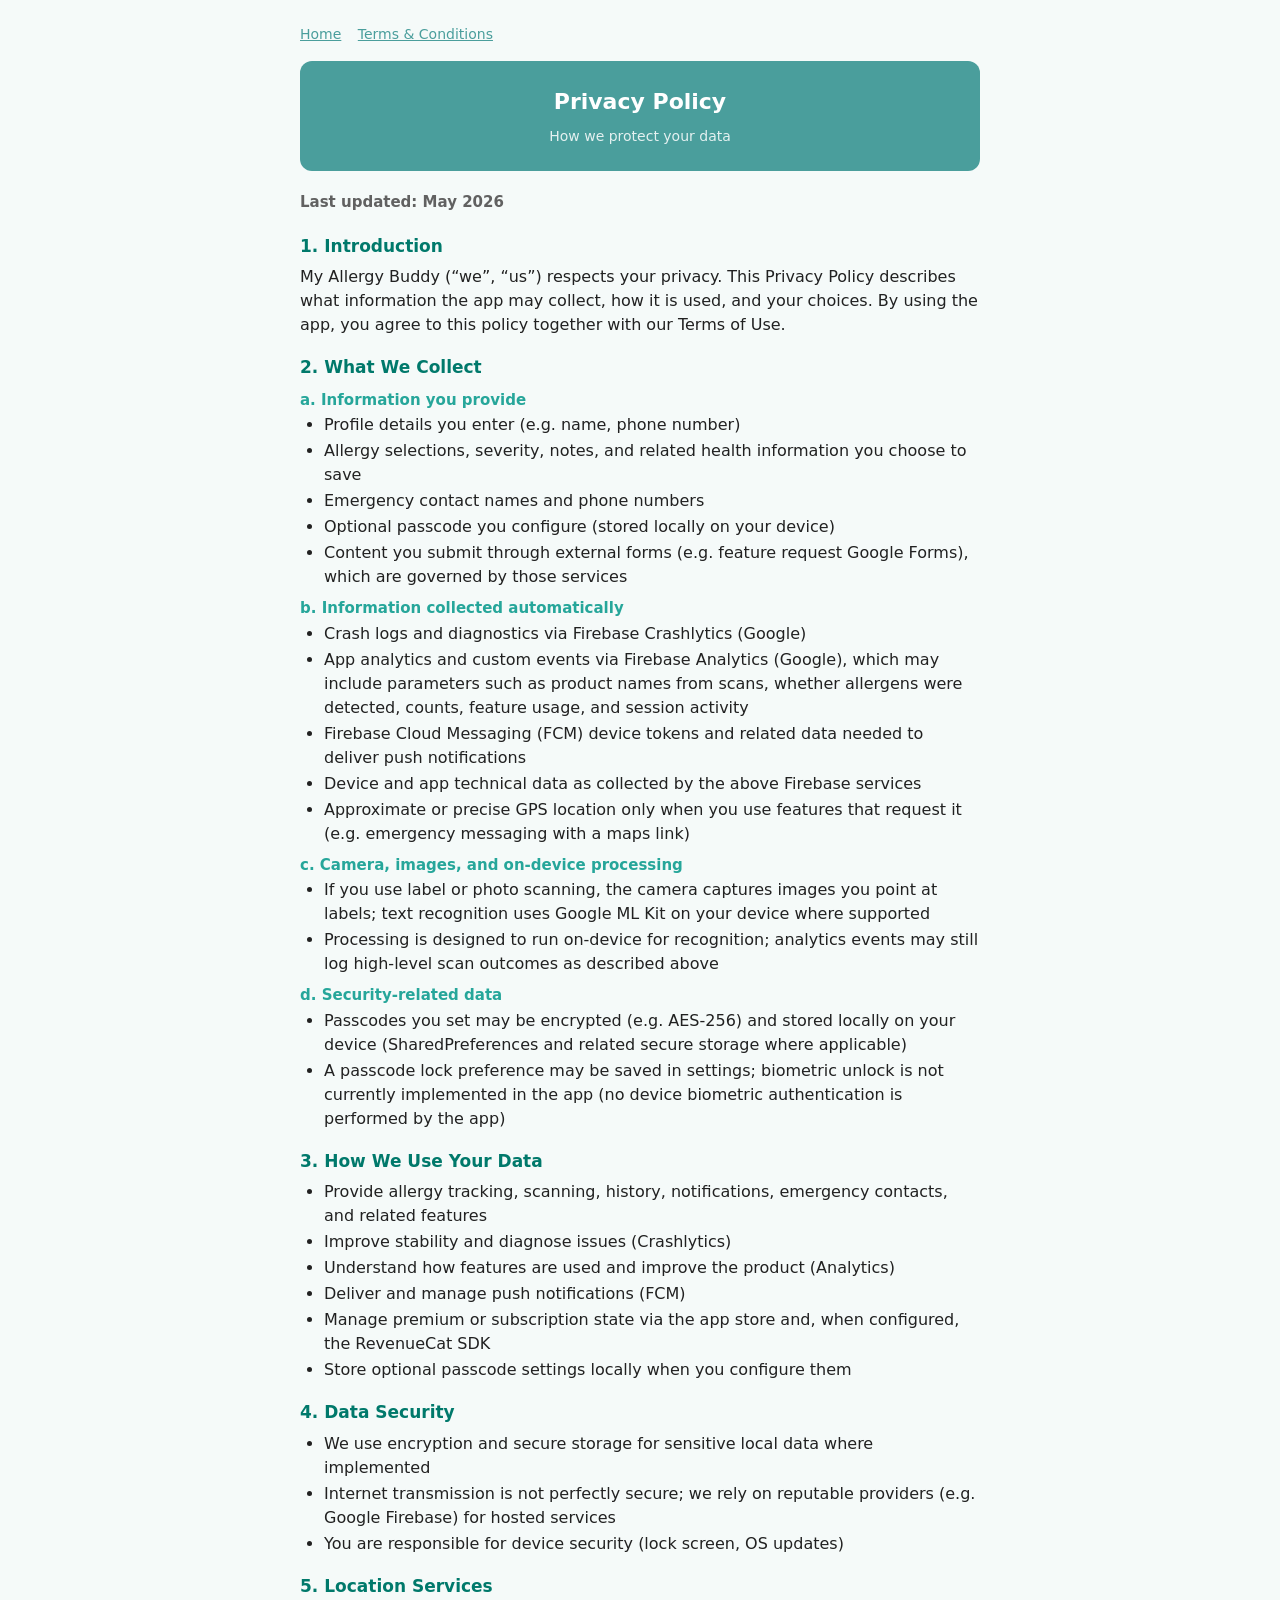
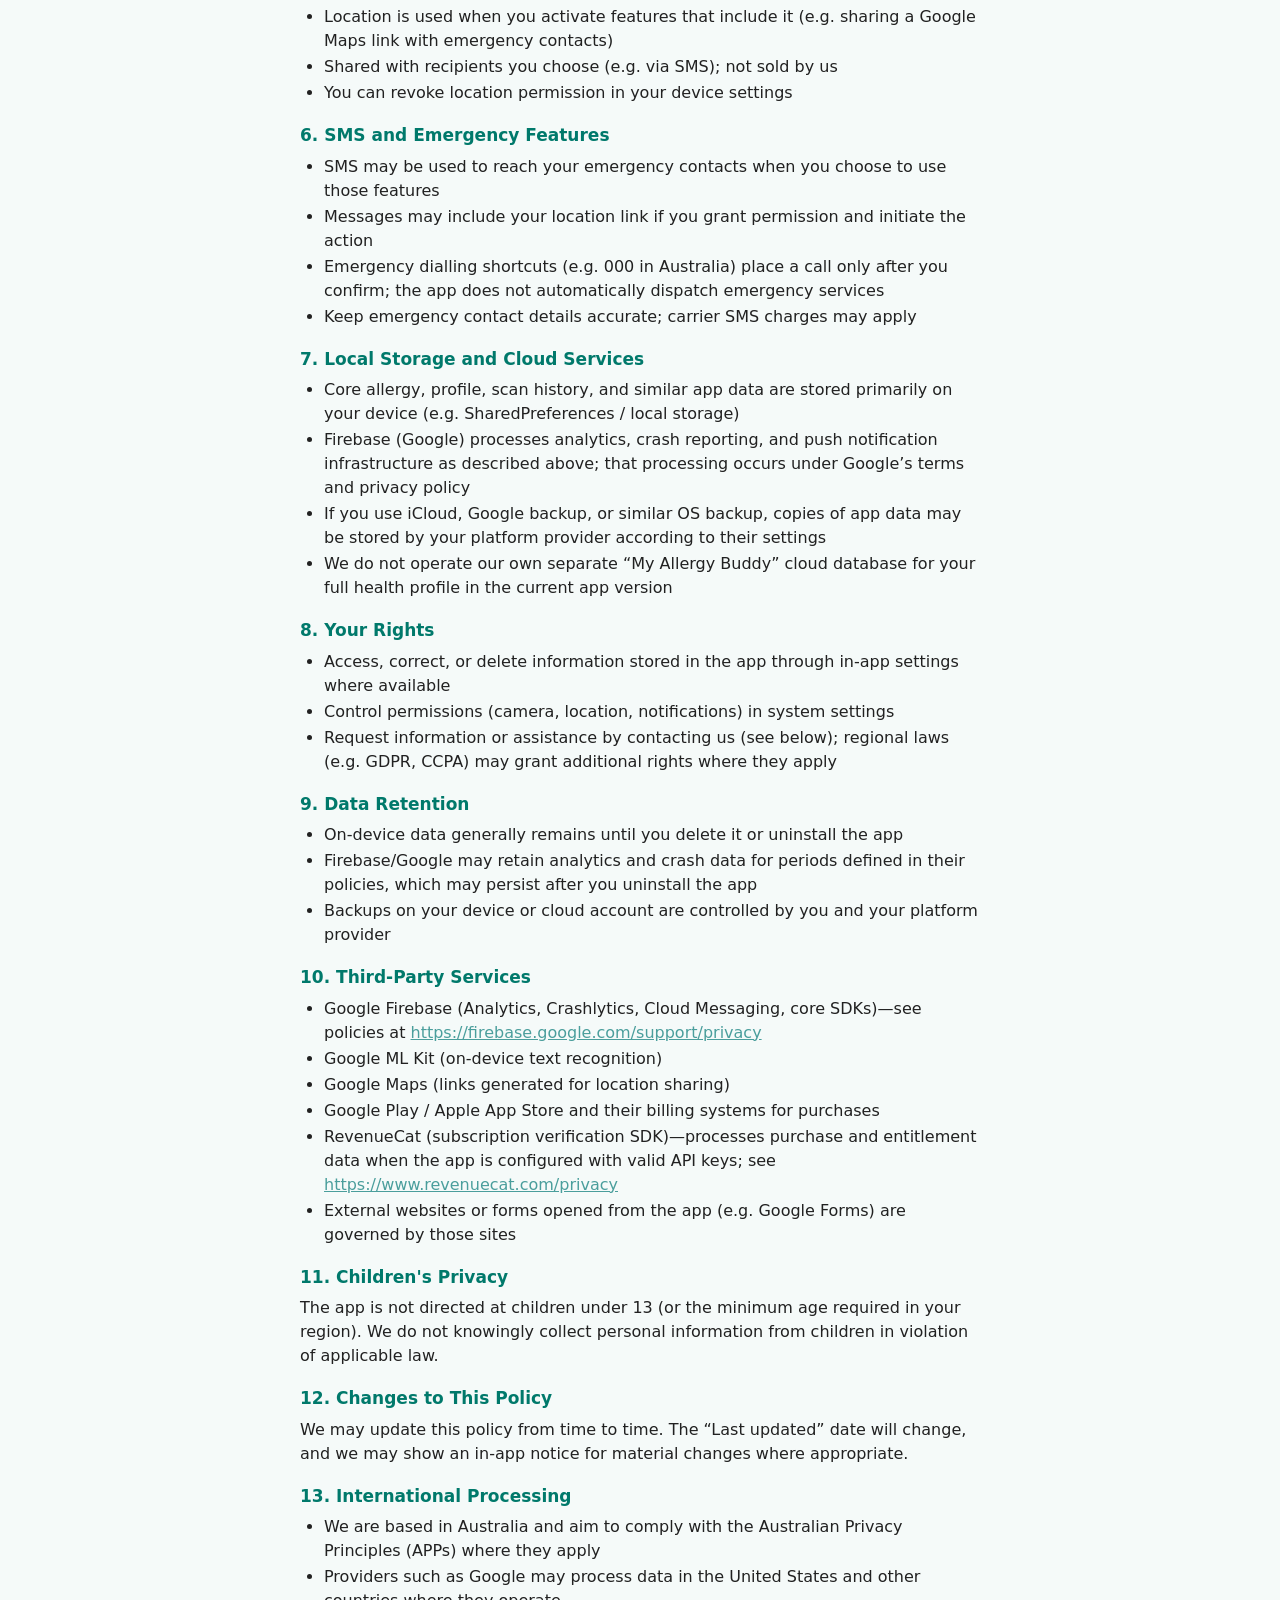
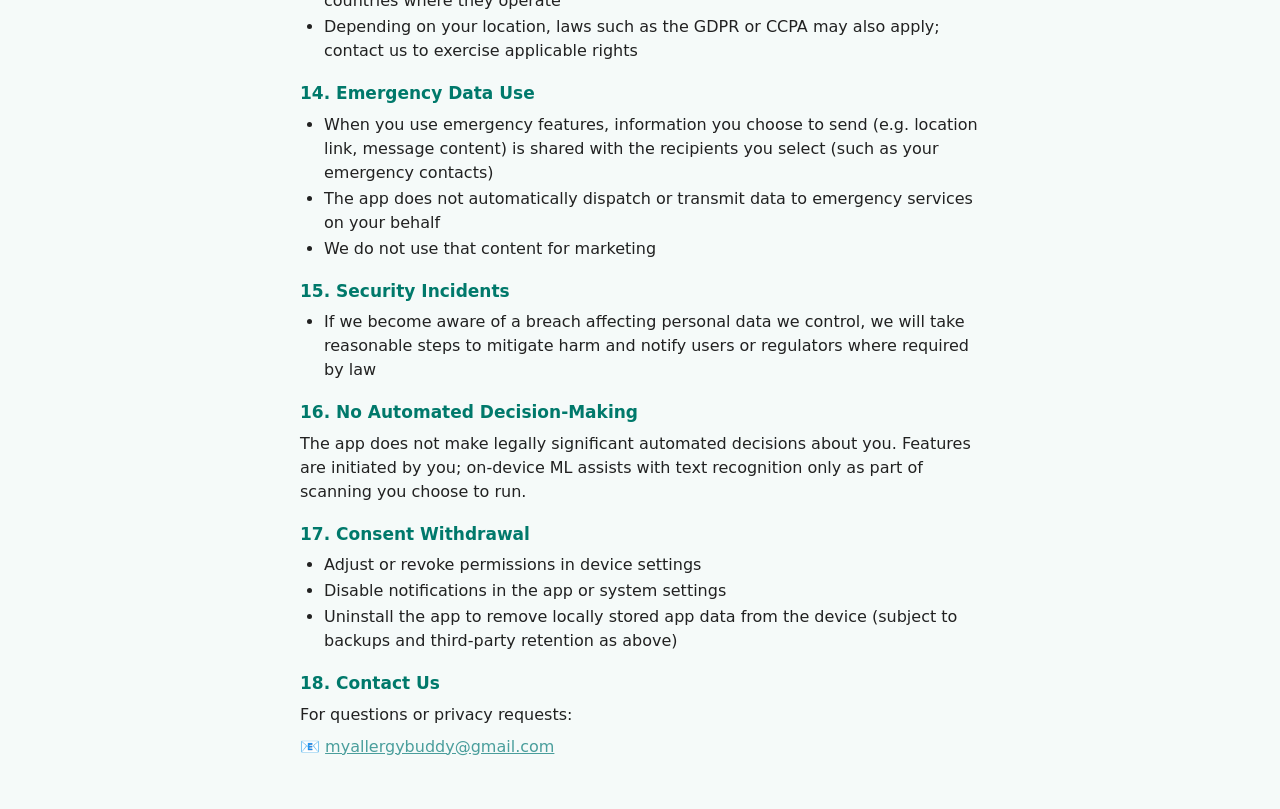
==== hosting/privacy-policy.html @ e55db67d "Add Firebase Hosting for Play Store policy URLs. Host privacy policy and terms on my-allergy-buddy F" ====
<!DOCTYPE html>
<html lang="en">
<head>
  <meta charset="utf-8">
  <meta name="viewport" content="width=device-width, initial-scale=1">
  <title>Privacy Policy – My Allergy Buddy</title>
  <meta name="description" content="Privacy Policy for My Allergy Buddy mobile app.">
  <link rel="stylesheet" href="styles.css">
</head>
<body>
  <main>
    <nav class="site-nav" aria-label="Legal pages">
      <a href="index.html">Home</a>
      <a href="terms.html">Terms &amp; Conditions</a>
    </nav>

    <header class="header-banner">
      <h1>Privacy Policy</h1>
      <p>How we protect your data</p>
    </header>

    <p class="last-updated">Last updated: May 2026</p>

    <h2>1. Introduction</h2>
    <p>My Allergy Buddy (“we”, “us”) respects your privacy. This Privacy Policy describes what information the app may collect, how it is used, and your choices. By using the app, you agree to this policy together with our Terms of Use.</p>

    <h2>2. What We Collect</h2>
    <h3>a. Information you provide</h3>
    <ul>
      <li>Profile details you enter (e.g. name, phone number)</li>
      <li>Allergy selections, severity, notes, and related health information you choose to save</li>
      <li>Emergency contact names and phone numbers</li>
      <li>Optional passcode you configure (stored locally on your device)</li>
      <li>Content you submit through external forms (e.g. feature request Google Forms), which are governed by those services</li>
    </ul>
    <h3>b. Information collected automatically</h3>
    <ul>
      <li>Crash logs and diagnostics via Firebase Crashlytics (Google)</li>
      <li>App analytics and custom events via Firebase Analytics (Google), which may include parameters such as product names from scans, whether allergens were detected, counts, feature usage, and session activity</li>
      <li>Firebase Cloud Messaging (FCM) device tokens and related data needed to deliver push notifications</li>
      <li>Device and app technical data as collected by the above Firebase services</li>
      <li>Approximate or precise GPS location only when you use features that request it (e.g. emergency messaging with a maps link)</li>
    </ul>
    <h3>c. Camera, images, and on-device processing</h3>
    <ul>
      <li>If you use label or photo scanning, the camera captures images you point at labels; text recognition uses Google ML Kit on your device where supported</li>
      <li>Processing is designed to run on-device for recognition; analytics events may still log high-level scan outcomes as described above</li>
    </ul>
    <h3>d. Security-related data</h3>
    <ul>
      <li>Passcodes you set may be encrypted (e.g. AES-256) and stored locally on your device (SharedPreferences and related secure storage where applicable)</li>
      <li>A passcode lock preference may be saved in settings; biometric unlock is not currently implemented in the app (no device biometric authentication is performed by the app)</li>
    </ul>

    <h2>3. How We Use Your Data</h2>
    <ul>
      <li>Provide allergy tracking, scanning, history, notifications, emergency contacts, and related features</li>
      <li>Improve stability and diagnose issues (Crashlytics)</li>
      <li>Understand how features are used and improve the product (Analytics)</li>
      <li>Deliver and manage push notifications (FCM)</li>
      <li>Manage premium or subscription state via the app store and, when configured, the RevenueCat SDK</li>
      <li>Store optional passcode settings locally when you configure them</li>
    </ul>

    <h2>4. Data Security</h2>
    <ul>
      <li>We use encryption and secure storage for sensitive local data where implemented</li>
      <li>Internet transmission is not perfectly secure; we rely on reputable providers (e.g. Google Firebase) for hosted services</li>
      <li>You are responsible for device security (lock screen, OS updates)</li>
    </ul>

    <h2>5. Location Services</h2>
    <ul>
      <li>Location is used when you activate features that include it (e.g. sharing a Google Maps link with emergency contacts)</li>
      <li>Shared with recipients you choose (e.g. via SMS); not sold by us</li>
      <li>You can revoke location permission in your device settings</li>
    </ul>

    <h2>6. SMS and Emergency Features</h2>
    <ul>
      <li>SMS may be used to reach your emergency contacts when you choose to use those features</li>
      <li>Messages may include your location link if you grant permission and initiate the action</li>
      <li>Emergency dialling shortcuts (e.g. 000 in Australia) place a call only after you confirm; the app does not automatically dispatch emergency services</li>
      <li>Keep emergency contact details accurate; carrier SMS charges may apply</li>
    </ul>

    <h2>7. Local Storage and Cloud Services</h2>
    <ul>
      <li>Core allergy, profile, scan history, and similar app data are stored primarily on your device (e.g. SharedPreferences / local storage)</li>
      <li>Firebase (Google) processes analytics, crash reporting, and push notification infrastructure as described above; that processing occurs under Google’s terms and privacy policy</li>
      <li>If you use iCloud, Google backup, or similar OS backup, copies of app data may be stored by your platform provider according to their settings</li>
      <li>We do not operate our own separate “My Allergy Buddy” cloud database for your full health profile in the current app version</li>
    </ul>

    <h2>8. Your Rights</h2>
    <ul>
      <li>Access, correct, or delete information stored in the app through in-app settings where available</li>
      <li>Control permissions (camera, location, notifications) in system settings</li>
      <li>Request information or assistance by contacting us (see below); regional laws (e.g. GDPR, CCPA) may grant additional rights where they apply</li>
    </ul>

    <h2>9. Data Retention</h2>
    <ul>
      <li>On-device data generally remains until you delete it or uninstall the app</li>
      <li>Firebase/Google may retain analytics and crash data for periods defined in their policies, which may persist after you uninstall the app</li>
      <li>Backups on your device or cloud account are controlled by you and your platform provider</li>
    </ul>

    <h2>10. Third-Party Services</h2>
    <ul>
      <li>Google Firebase (Analytics, Crashlytics, Cloud Messaging, core SDKs)—see policies at <a href="https://firebase.google.com/support/privacy">https://firebase.google.com/support/privacy</a></li>
      <li>Google ML Kit (on-device text recognition)</li>
      <li>Google Maps (links generated for location sharing)</li>
      <li>Google Play / Apple App Store and their billing systems for purchases</li>
      <li>RevenueCat (subscription verification SDK)—processes purchase and entitlement data when the app is configured with valid API keys; see <a href="https://www.revenuecat.com/privacy">https://www.revenuecat.com/privacy</a></li>
      <li>External websites or forms opened from the app (e.g. Google Forms) are governed by those sites</li>
    </ul>

    <h2>11. Children's Privacy</h2>
    <p>The app is not directed at children under 13 (or the minimum age required in your region). We do not knowingly collect personal information from children in violation of applicable law.</p>

    <h2>12. Changes to This Policy</h2>
    <p>We may update this policy from time to time. The “Last updated” date will change, and we may show an in-app notice for material changes where appropriate.</p>

    <h2>13. International Processing</h2>
    <ul>
      <li>We are based in Australia and aim to comply with the Australian Privacy Principles (APPs) where they apply</li>
      <li>Providers such as Google may process data in the United States and other countries where they operate</li>
      <li>Depending on your location, laws such as the GDPR or CCPA may also apply; contact us to exercise applicable rights</li>
    </ul>

    <h2>14. Emergency Data Use</h2>
    <ul>
      <li>When you use emergency features, information you choose to send (e.g. location link, message content) is shared with the recipients you select (such as your emergency contacts)</li>
      <li>The app does not automatically dispatch or transmit data to emergency services on your behalf</li>
      <li>We do not use that content for marketing</li>
    </ul>

    <h2>15. Security Incidents</h2>
    <ul>
      <li>If we become aware of a breach affecting personal data we control, we will take reasonable steps to mitigate harm and notify users or regulators where required by law</li>
    </ul>

    <h2>16. No Automated Decision-Making</h2>
    <p>The app does not make legally significant automated decisions about you. Features are initiated by you; on-device ML assists with text recognition only as part of scanning you choose to run.</p>

    <h2>17. Consent Withdrawal</h2>
    <ul>
      <li>Adjust or revoke permissions in device settings</li>
      <li>Disable notifications in the app or system settings</li>
      <li>Uninstall the app to remove locally stored app data from the device (subject to backups and third-party retention as above)</li>
    </ul>

    <h2>18. Contact Us</h2>
    <p>For questions or privacy requests:</p>
    <p class="contact-email">📧 <a href="mailto:myallergybuddy@gmail.com">myallergybuddy@gmail.com</a></p>
  </main>
</body>
</html>
---- hosting/styles.css ----
*,
*::before,
*::after {
  box-sizing: border-box;
}

html {
  -webkit-text-size-adjust: 100%;
}

body {
  margin: 0;
  font-family: "Segoe UI", system-ui, -apple-system, BlinkMacSystemFont, Roboto, "Helvetica Neue", Arial, sans-serif;
  font-size: 16px;
  line-height: 1.5;
  color: #212121;
  background-color: #f5faf9;
}

main {
  max-width: 720px;
  margin: 0 auto;
  padding: 24px 20px 48px;
}

.header-banner {
  background-color: #4a9e9c;
  color: #fff;
  border-radius: 12px;
  padding: 24px 20px;
  margin-bottom: 20px;
  text-align: center;
}

.header-banner h1 {
  margin: 0 0 8px;
  font-size: 1.375rem;
  font-weight: 700;
}

.header-banner p {
  margin: 0;
  font-size: 0.875rem;
  color: rgba(255, 255, 255, 0.85);
}

.last-updated {
  font-size: 0.9375rem;
  color: #616161;
  font-weight: 600;
  margin: 0 0 20px;
}

h2 {
  margin: 18px 0 6px;
  font-size: 1.0625rem;
  font-weight: 700;
  color: #00796b;
}

h3 {
  margin: 8px 0 2px;
  font-size: 0.9375rem;
  font-weight: 700;
  color: #26a69a;
}

p {
  margin: 0 0 2px;
}

ul {
  margin: 0 0 8px;
  padding-left: 24px;
}

li {
  margin-bottom: 2px;
}

a {
  color: #4a9e9c;
}

.contact-email {
  font-size: 1rem;
  margin-top: 8px;
}

.site-nav {
  margin-bottom: 16px;
  font-size: 0.875rem;
}

.site-nav a {
  margin-right: 12px;
}
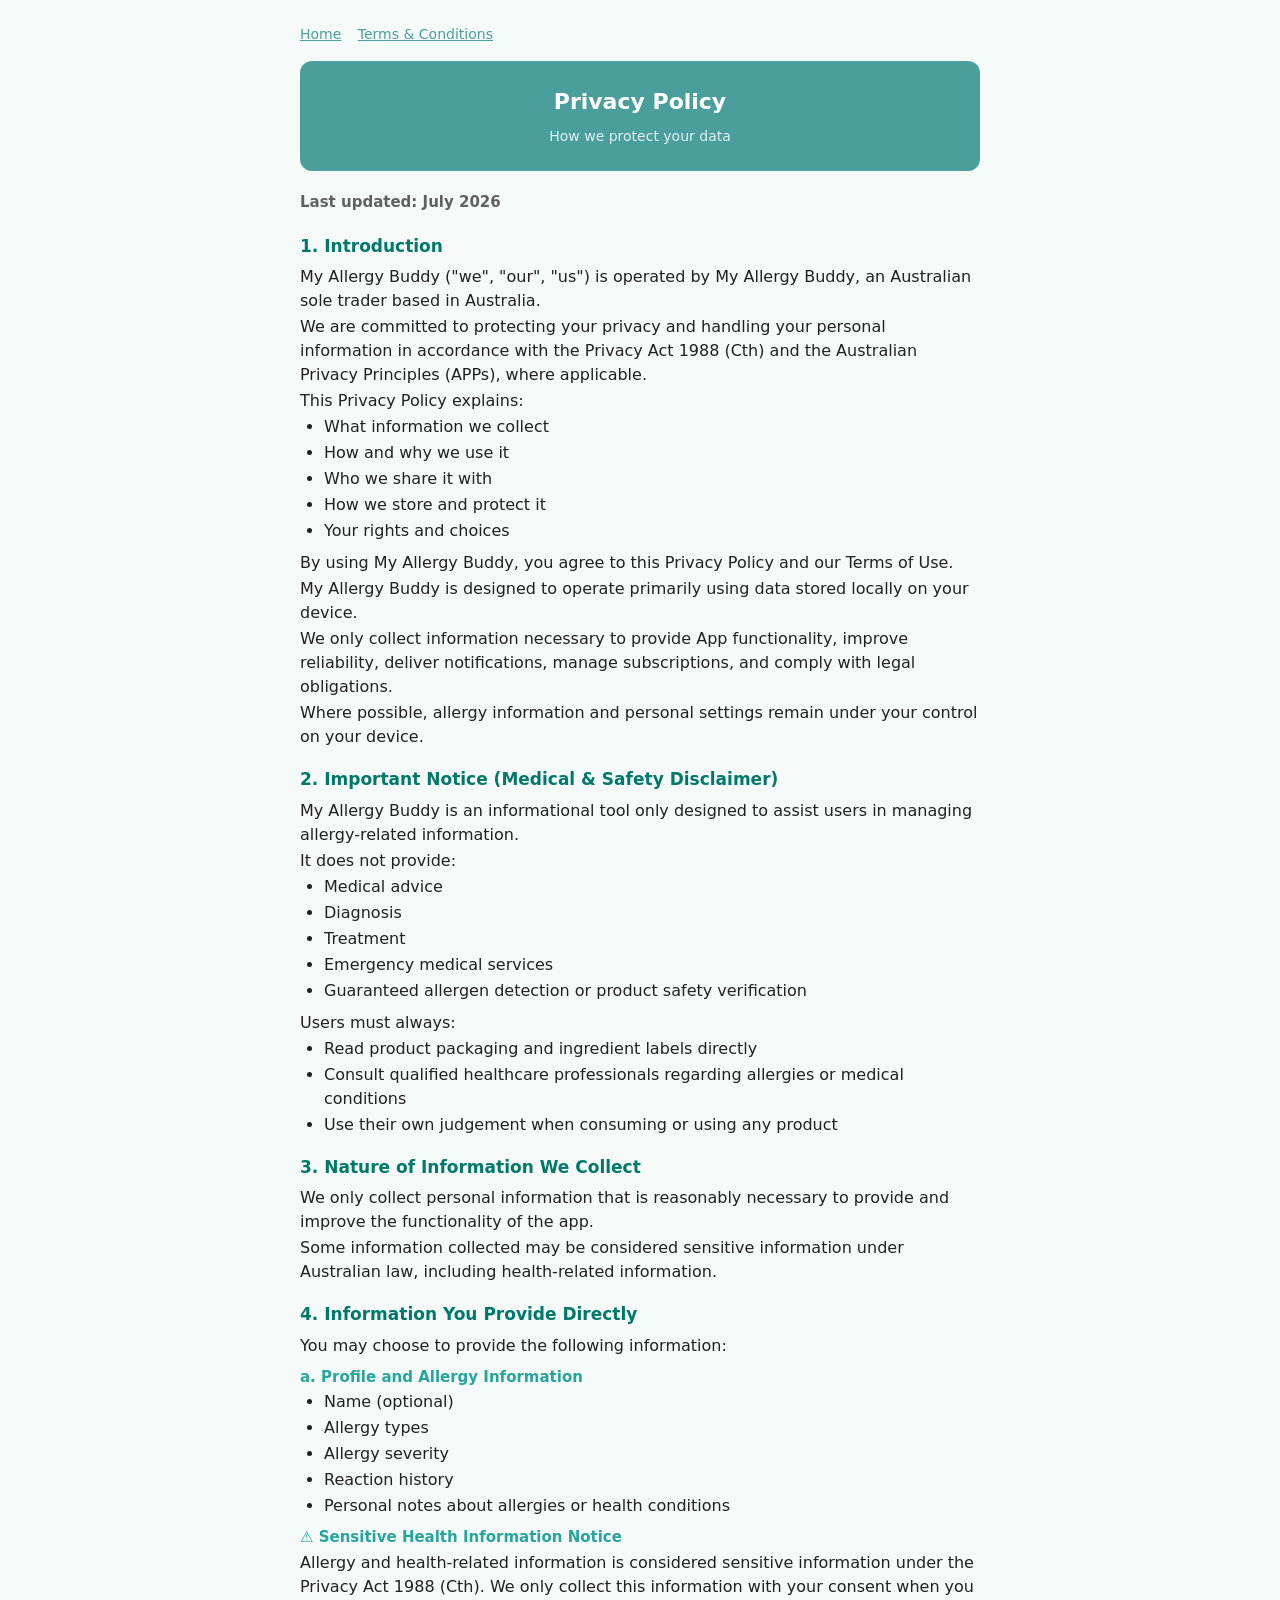
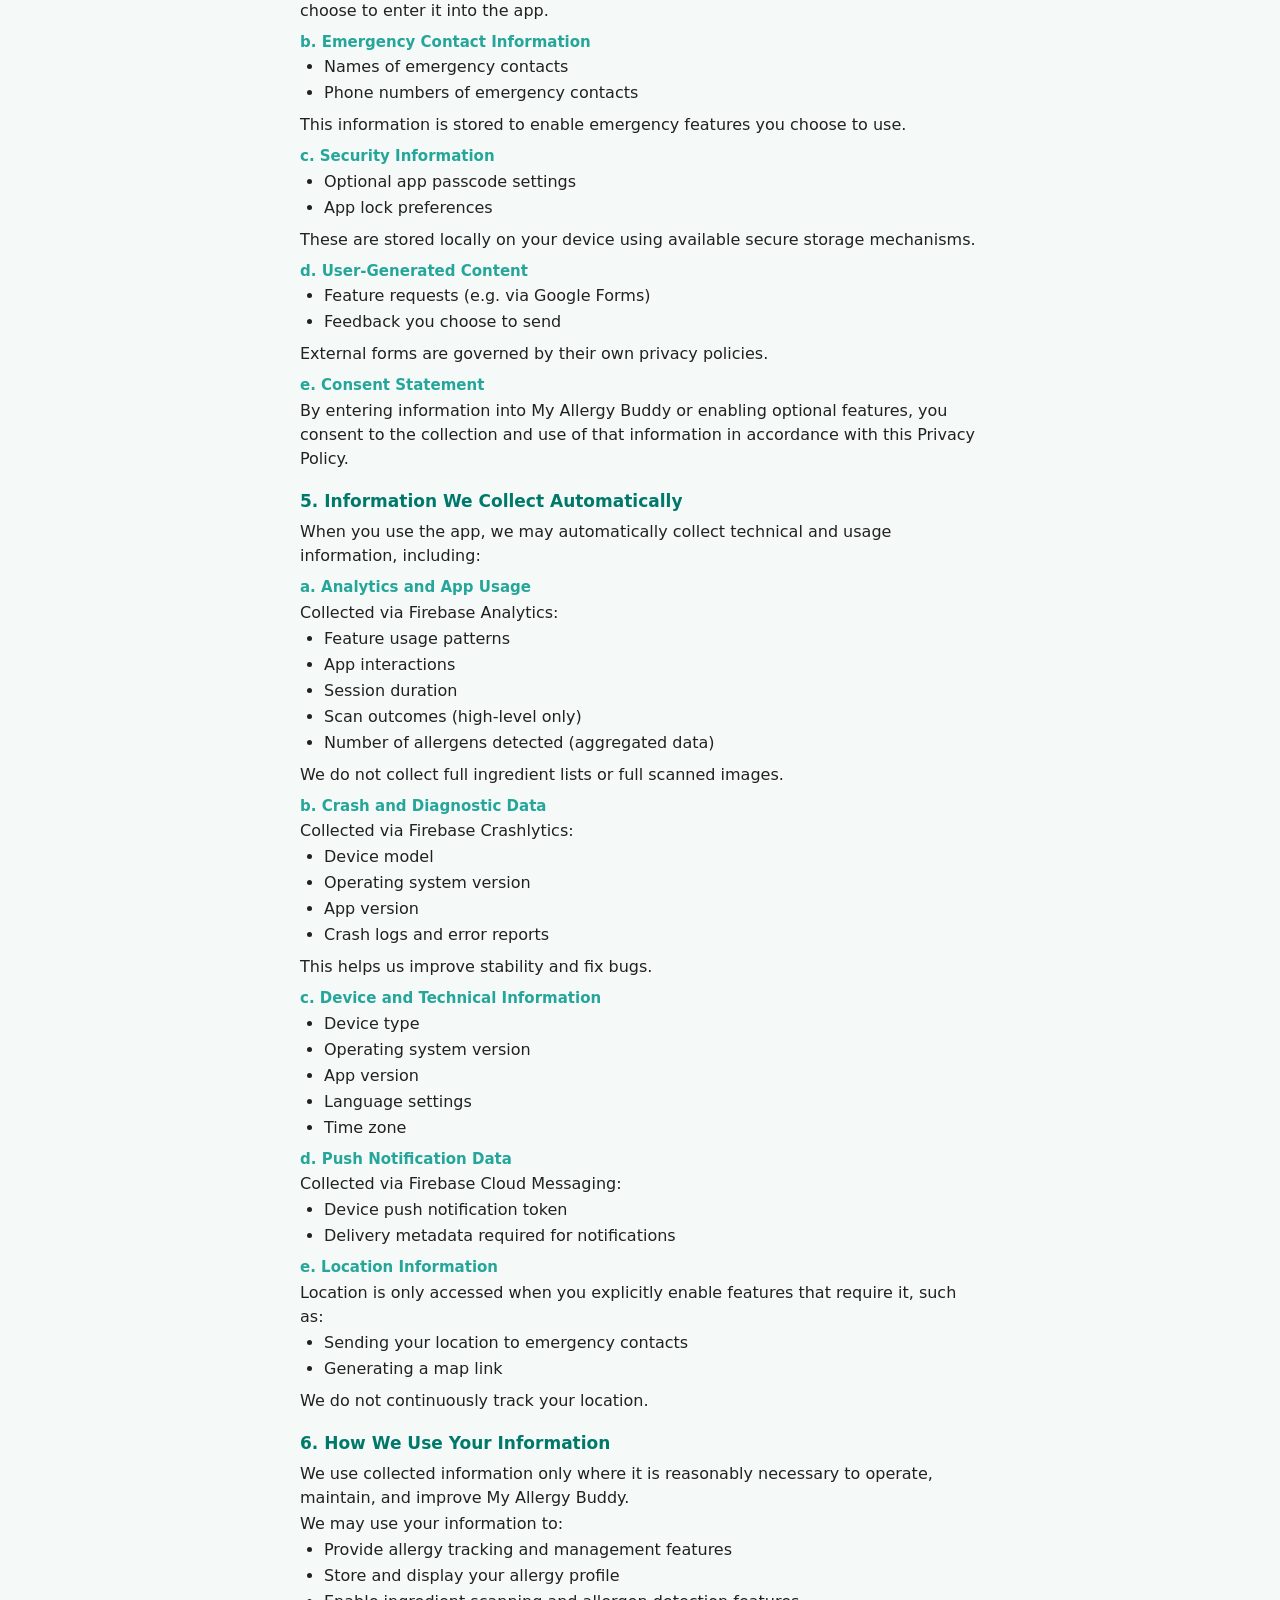
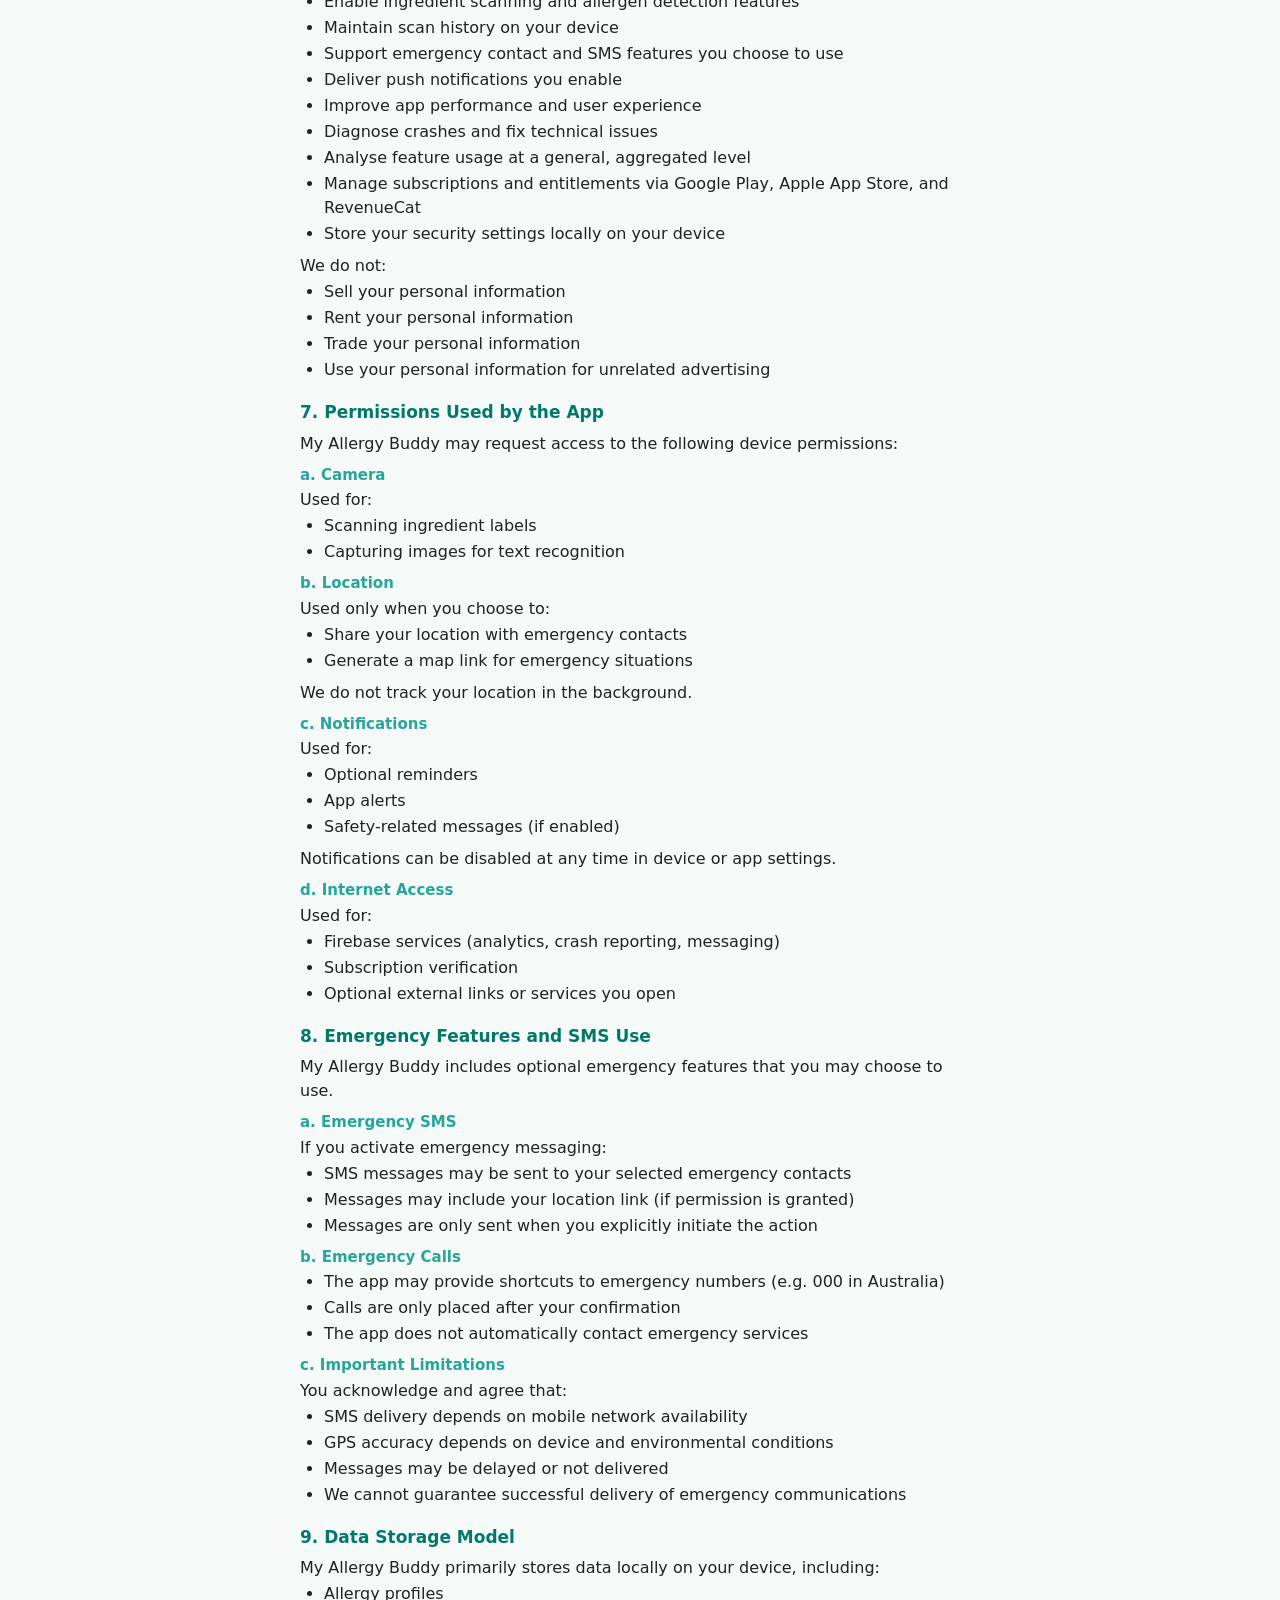
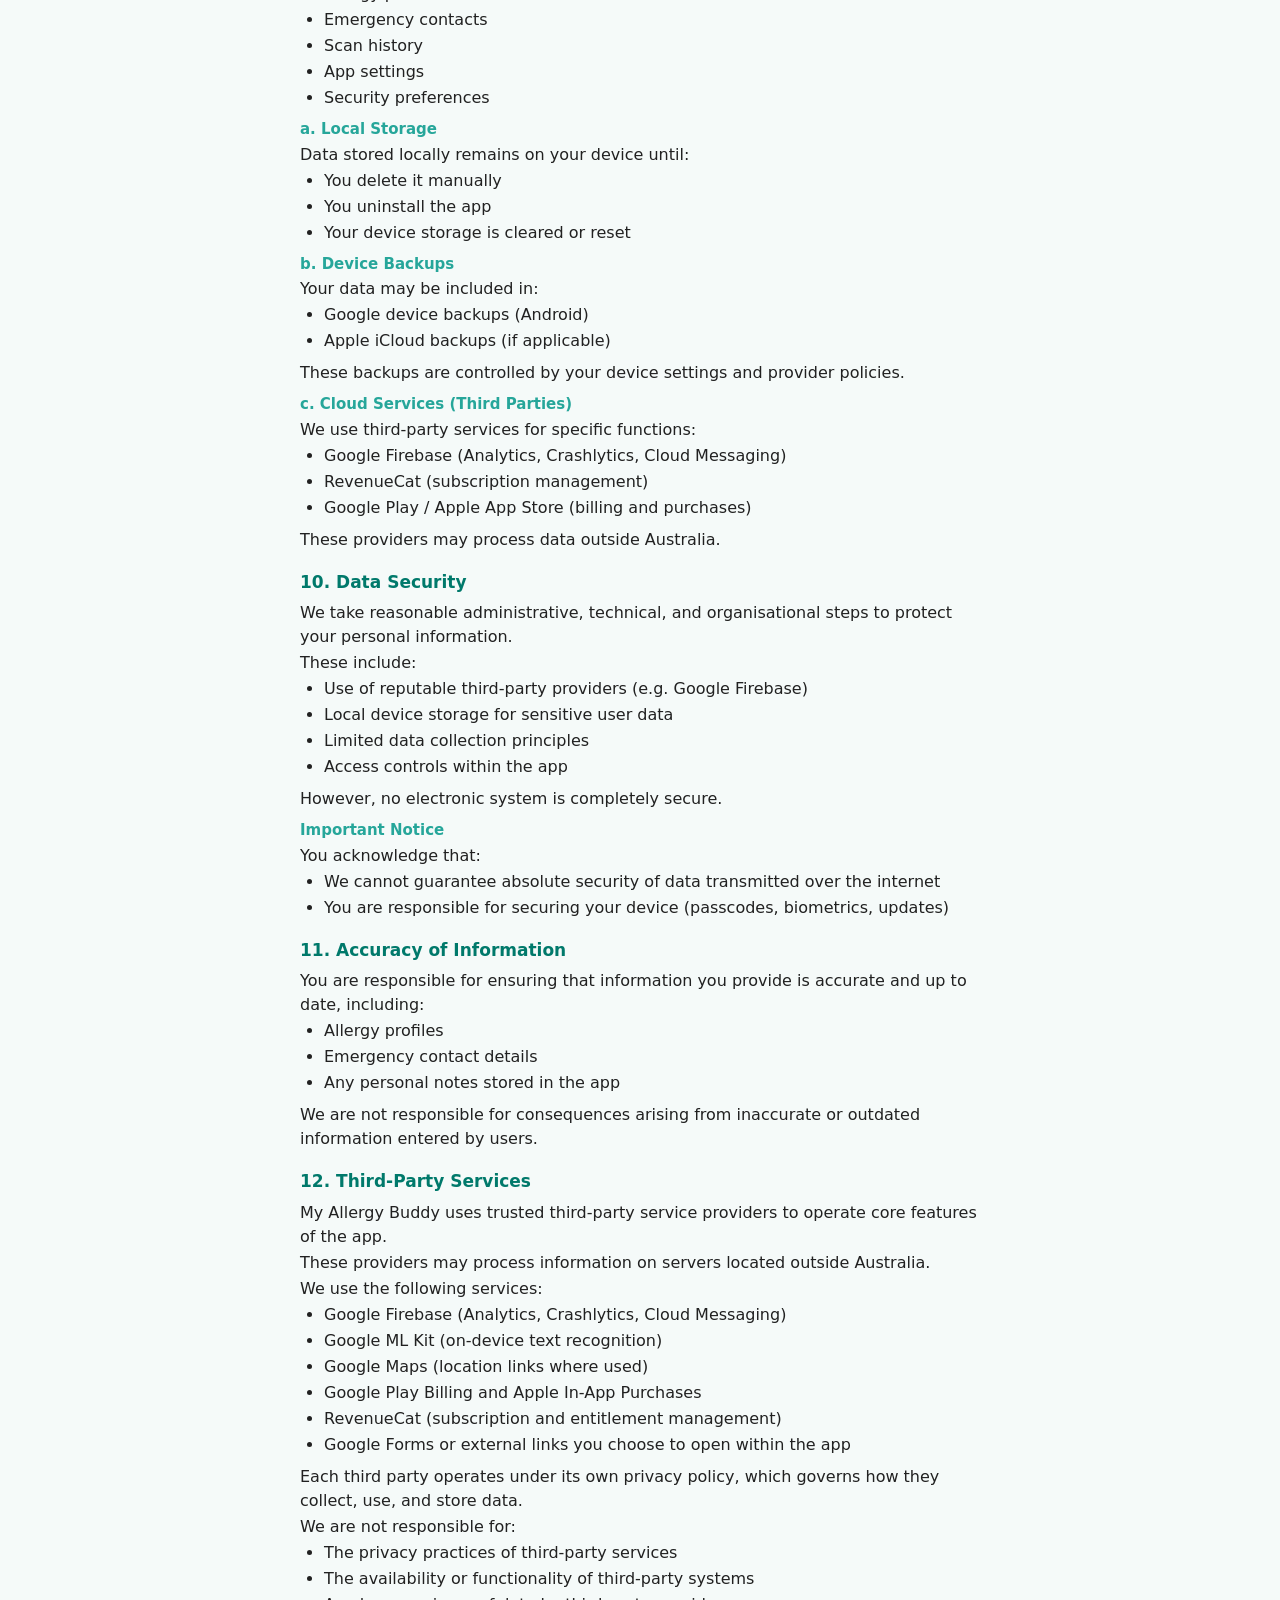
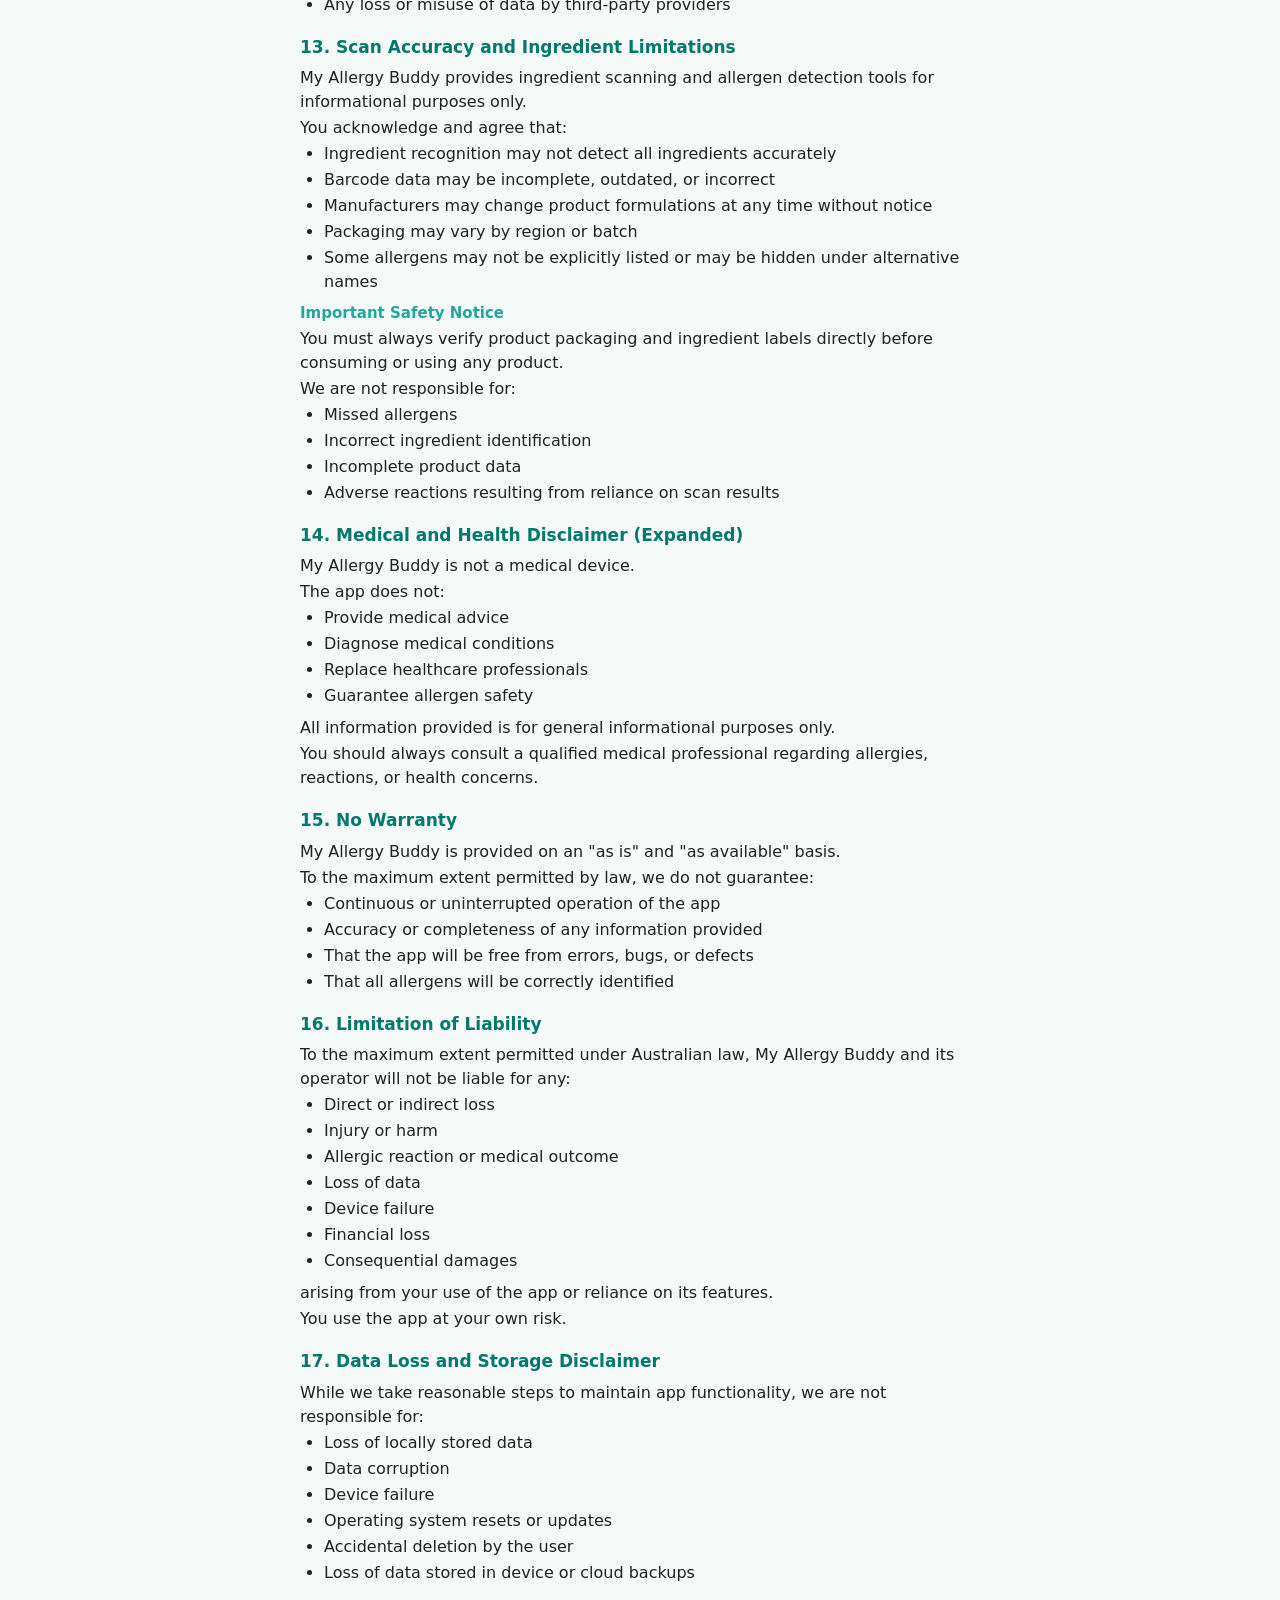
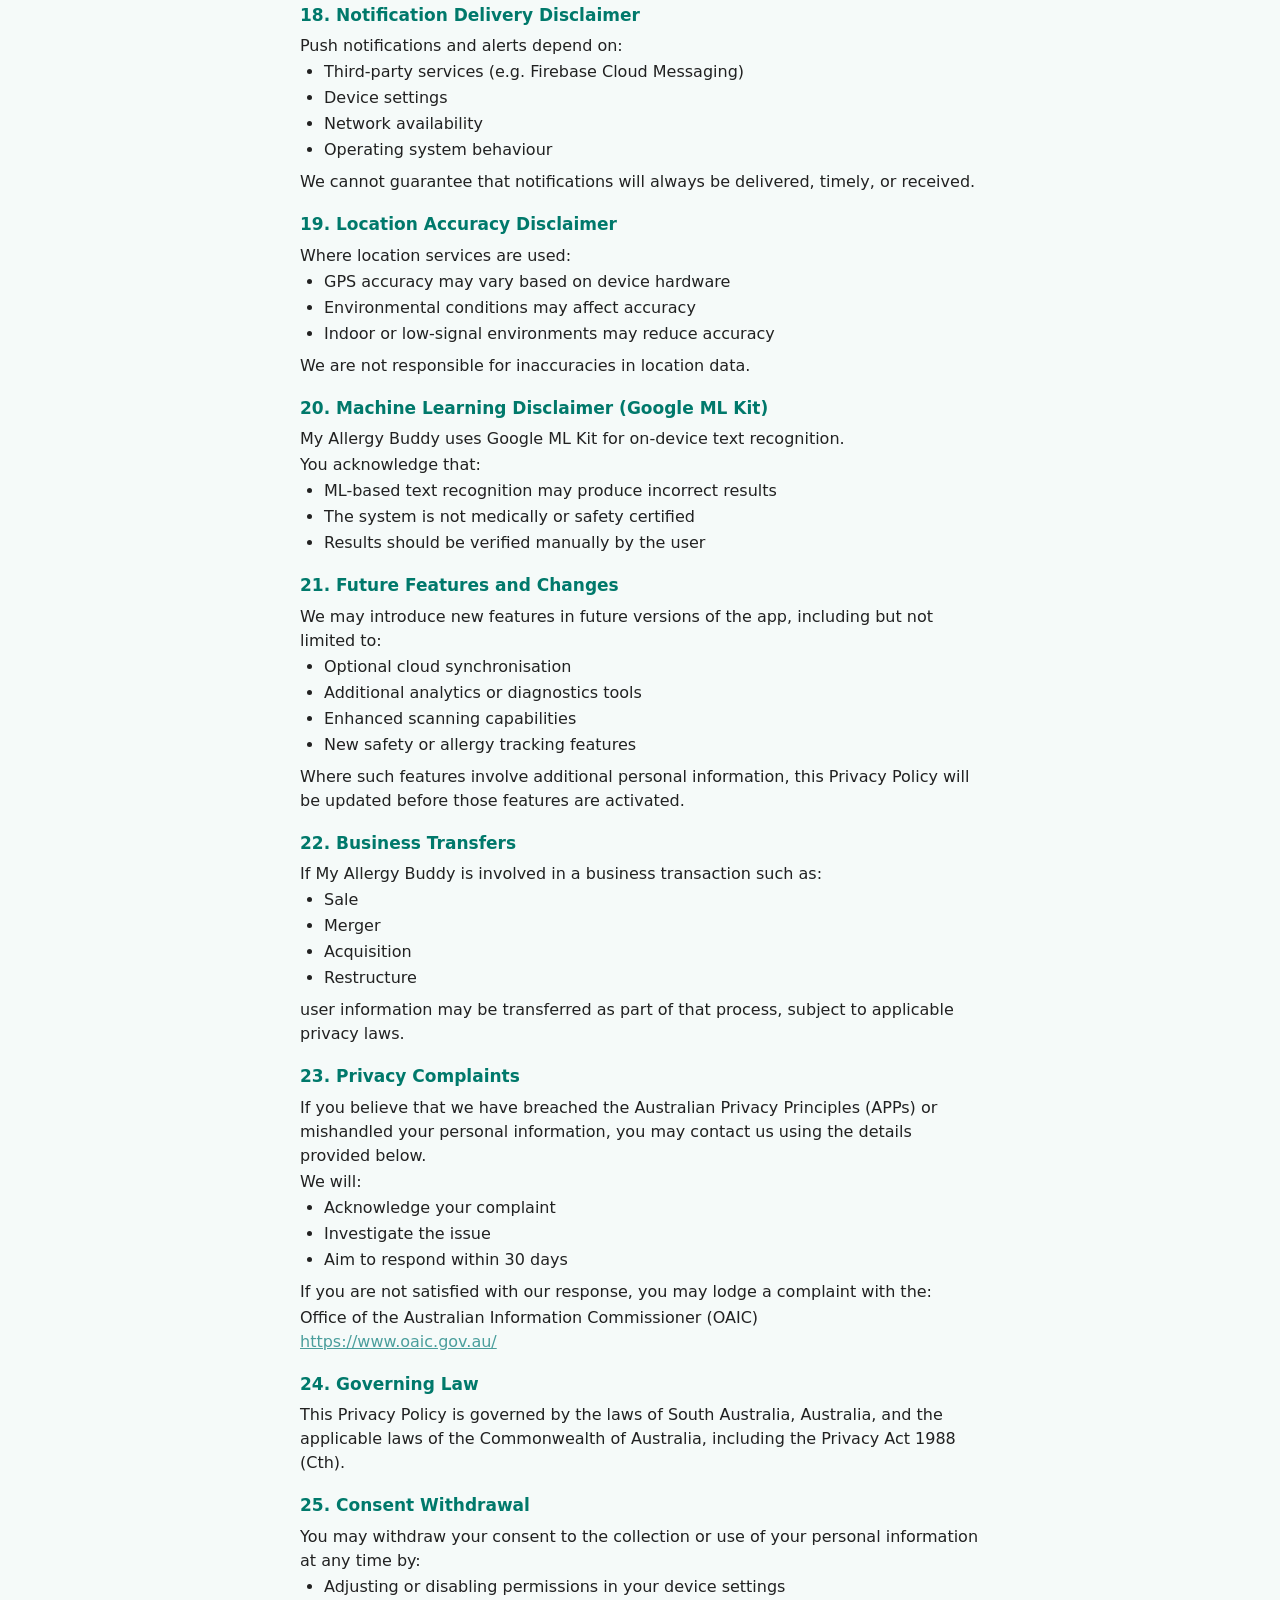
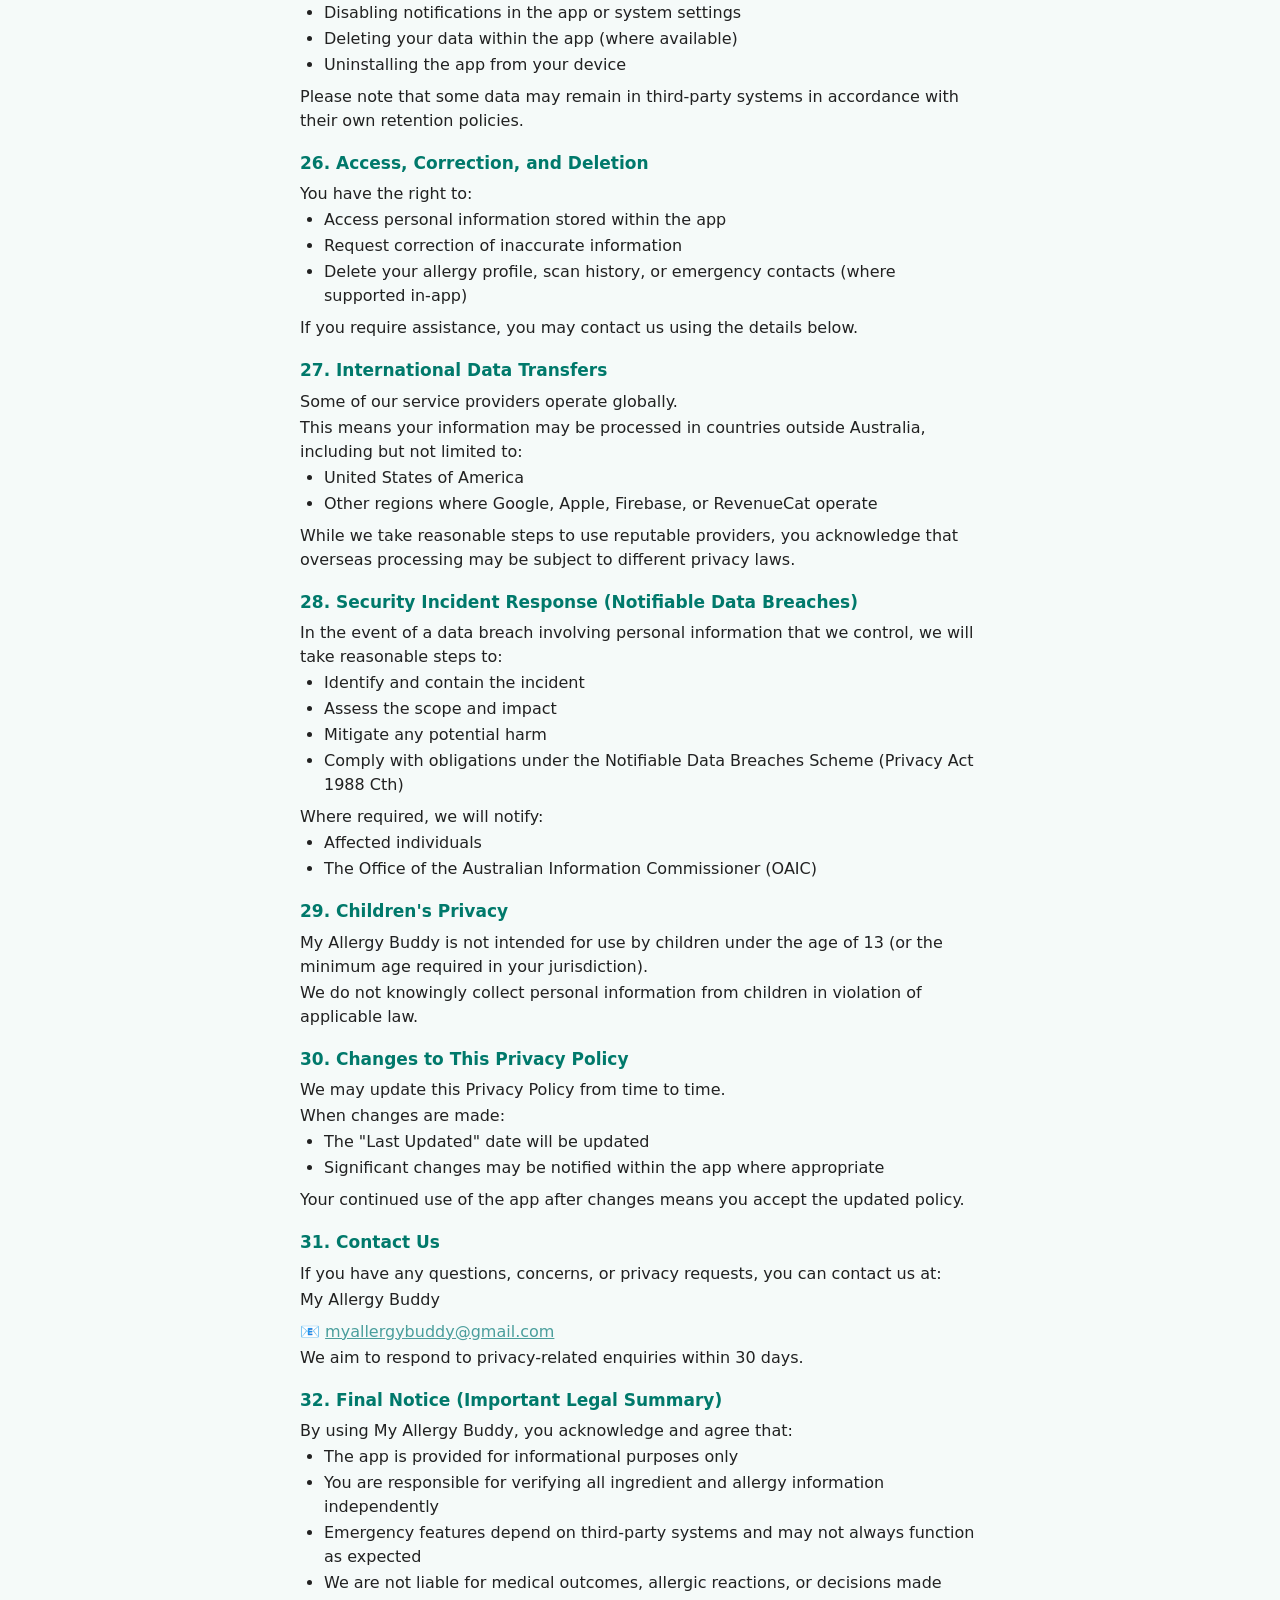
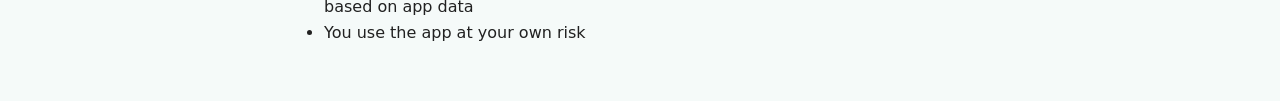
==== commit 8309a84b: "Add July 2026 privacy policy, terms, and marketing website. Update in-app legal screens and hosted H" ====
--- a/hosting/privacy-policy.html
+++ b/hosting/privacy-policy.html
@@ -19,141 +19,478 @@
       <p>How we protect your data</p>
     </header>
 
-    <p class="last-updated">Last updated: May 2026</p>
+    <p class="last-updated">Last updated: July 2026</p>
 
     <h2>1. Introduction</h2>
-    <p>My Allergy Buddy (“we”, “us”) respects your privacy. This Privacy Policy describes what information the app may collect, how it is used, and your choices. By using the app, you agree to this policy together with our Terms of Use.</p>
-
-    <h2>2. What We Collect</h2>
-    <h3>a. Information you provide</h3>
-    <ul>
-      <li>Profile details you enter (e.g. name, phone number)</li>
-      <li>Allergy selections, severity, notes, and related health information you choose to save</li>
-      <li>Emergency contact names and phone numbers</li>
-      <li>Optional passcode you configure (stored locally on your device)</li>
-      <li>Content you submit through external forms (e.g. feature request Google Forms), which are governed by those services</li>
-    </ul>
-    <h3>b. Information collected automatically</h3>
-    <ul>
-      <li>Crash logs and diagnostics via Firebase Crashlytics (Google)</li>
-      <li>App analytics and custom events via Firebase Analytics (Google), which may include parameters such as product names from scans, whether allergens were detected, counts, feature usage, and session activity</li>
-      <li>Firebase Cloud Messaging (FCM) device tokens and related data needed to deliver push notifications</li>
-      <li>Device and app technical data as collected by the above Firebase services</li>
-      <li>Approximate or precise GPS location only when you use features that request it (e.g. emergency messaging with a maps link)</li>
-    </ul>
-    <h3>c. Camera, images, and on-device processing</h3>
-    <ul>
-      <li>If you use label or photo scanning, the camera captures images you point at labels; text recognition uses Google ML Kit on your device where supported</li>
-      <li>Processing is designed to run on-device for recognition; analytics events may still log high-level scan outcomes as described above</li>
-    </ul>
-    <h3>d. Security-related data</h3>
-    <ul>
-      <li>Passcodes you set may be encrypted (e.g. AES-256) and stored locally on your device (SharedPreferences and related secure storage where applicable)</li>
-      <li>A passcode lock preference may be saved in settings; biometric unlock is not currently implemented in the app (no device biometric authentication is performed by the app)</li>
-    </ul>
-
-    <h2>3. How We Use Your Data</h2>
-    <ul>
-      <li>Provide allergy tracking, scanning, history, notifications, emergency contacts, and related features</li>
-      <li>Improve stability and diagnose issues (Crashlytics)</li>
-      <li>Understand how features are used and improve the product (Analytics)</li>
-      <li>Deliver and manage push notifications (FCM)</li>
-      <li>Manage premium or subscription state via the app store and, when configured, the RevenueCat SDK</li>
-      <li>Store optional passcode settings locally when you configure them</li>
-    </ul>
-
-    <h2>4. Data Security</h2>
-    <ul>
-      <li>We use encryption and secure storage for sensitive local data where implemented</li>
-      <li>Internet transmission is not perfectly secure; we rely on reputable providers (e.g. Google Firebase) for hosted services</li>
-      <li>You are responsible for device security (lock screen, OS updates)</li>
-    </ul>
-
-    <h2>5. Location Services</h2>
-    <ul>
-      <li>Location is used when you activate features that include it (e.g. sharing a Google Maps link with emergency contacts)</li>
-      <li>Shared with recipients you choose (e.g. via SMS); not sold by us</li>
-      <li>You can revoke location permission in your device settings</li>
-    </ul>
-
-    <h2>6. SMS and Emergency Features</h2>
-    <ul>
-      <li>SMS may be used to reach your emergency contacts when you choose to use those features</li>
-      <li>Messages may include your location link if you grant permission and initiate the action</li>
-      <li>Emergency dialling shortcuts (e.g. 000 in Australia) place a call only after you confirm; the app does not automatically dispatch emergency services</li>
-      <li>Keep emergency contact details accurate; carrier SMS charges may apply</li>
-    </ul>
-
-    <h2>7. Local Storage and Cloud Services</h2>
-    <ul>
-      <li>Core allergy, profile, scan history, and similar app data are stored primarily on your device (e.g. SharedPreferences / local storage)</li>
-      <li>Firebase (Google) processes analytics, crash reporting, and push notification infrastructure as described above; that processing occurs under Google’s terms and privacy policy</li>
-      <li>If you use iCloud, Google backup, or similar OS backup, copies of app data may be stored by your platform provider according to their settings</li>
-      <li>We do not operate our own separate “My Allergy Buddy” cloud database for your full health profile in the current app version</li>
-    </ul>
-
-    <h2>8. Your Rights</h2>
-    <ul>
-      <li>Access, correct, or delete information stored in the app through in-app settings where available</li>
-      <li>Control permissions (camera, location, notifications) in system settings</li>
-      <li>Request information or assistance by contacting us (see below); regional laws (e.g. GDPR, CCPA) may grant additional rights where they apply</li>
-    </ul>
-
-    <h2>9. Data Retention</h2>
-    <ul>
-      <li>On-device data generally remains until you delete it or uninstall the app</li>
-      <li>Firebase/Google may retain analytics and crash data for periods defined in their policies, which may persist after you uninstall the app</li>
-      <li>Backups on your device or cloud account are controlled by you and your platform provider</li>
-    </ul>
-
-    <h2>10. Third-Party Services</h2>
-    <ul>
-      <li>Google Firebase (Analytics, Crashlytics, Cloud Messaging, core SDKs)—see policies at <a href="https://firebase.google.com/support/privacy">https://firebase.google.com/support/privacy</a></li>
+    <p>My Allergy Buddy ("we", "our", "us") is operated by My Allergy Buddy, an Australian sole trader based in Australia.</p>
+    <p>We are committed to protecting your privacy and handling your personal information in accordance with the Privacy Act 1988 (Cth) and the Australian Privacy Principles (APPs), where applicable.</p>
+    <p>This Privacy Policy explains:</p>
+    <ul>
+      <li>What information we collect</li>
+      <li>How and why we use it</li>
+      <li>Who we share it with</li>
+      <li>How we store and protect it</li>
+      <li>Your rights and choices</li>
+    </ul>
+    <p>By using My Allergy Buddy, you agree to this Privacy Policy and our Terms of Use.</p>
+    <p>My Allergy Buddy is designed to operate primarily using data stored locally on your device.</p>
+    <p>We only collect information necessary to provide App functionality, improve reliability, deliver notifications, manage subscriptions, and comply with legal obligations.</p>
+    <p>Where possible, allergy information and personal settings remain under your control on your device.</p>
+
+    <h2>2. Important Notice (Medical &amp; Safety Disclaimer)</h2>
+    <p>My Allergy Buddy is an informational tool only designed to assist users in managing allergy-related information.</p>
+    <p>It does not provide:</p>
+    <ul>
+      <li>Medical advice</li>
+      <li>Diagnosis</li>
+      <li>Treatment</li>
+      <li>Emergency medical services</li>
+      <li>Guaranteed allergen detection or product safety verification</li>
+    </ul>
+    <p>Users must always:</p>
+    <ul>
+      <li>Read product packaging and ingredient labels directly</li>
+      <li>Consult qualified healthcare professionals regarding allergies or medical conditions</li>
+      <li>Use their own judgement when consuming or using any product</li>
+    </ul>
+
+    <h2>3. Nature of Information We Collect</h2>
+    <p>We only collect personal information that is reasonably necessary to provide and improve the functionality of the app.</p>
+    <p>Some information collected may be considered sensitive information under Australian law, including health-related information.</p>
+
+    <h2>4. Information You Provide Directly</h2>
+    <p>You may choose to provide the following information:</p>
+    <h3>a. Profile and Allergy Information</h3>
+    <ul>
+      <li>Name (optional)</li>
+      <li>Allergy types</li>
+      <li>Allergy severity</li>
+      <li>Reaction history</li>
+      <li>Personal notes about allergies or health conditions</li>
+    </ul>
+    <h3>⚠ Sensitive Health Information Notice</h3>
+    <p>Allergy and health-related information is considered sensitive information under the Privacy Act 1988 (Cth). We only collect this information with your consent when you choose to enter it into the app.</p>
+    <h3>b. Emergency Contact Information</h3>
+    <ul>
+      <li>Names of emergency contacts</li>
+      <li>Phone numbers of emergency contacts</li>
+    </ul>
+    <p>This information is stored to enable emergency features you choose to use.</p>
+    <h3>c. Security Information</h3>
+    <ul>
+      <li>Optional app passcode settings</li>
+      <li>App lock preferences</li>
+    </ul>
+    <p>These are stored locally on your device using available secure storage mechanisms.</p>
+    <h3>d. User-Generated Content</h3>
+    <ul>
+      <li>Feature requests (e.g. via Google Forms)</li>
+      <li>Feedback you choose to send</li>
+    </ul>
+    <p>External forms are governed by their own privacy policies.</p>
+    <h3>e. Consent Statement</h3>
+    <p>By entering information into My Allergy Buddy or enabling optional features, you consent to the collection and use of that information in accordance with this Privacy Policy.</p>
+
+    <h2>5. Information We Collect Automatically</h2>
+    <p>When you use the app, we may automatically collect technical and usage information, including:</p>
+    <h3>a. Analytics and App Usage</h3>
+    <p>Collected via Firebase Analytics:</p>
+    <ul>
+      <li>Feature usage patterns</li>
+      <li>App interactions</li>
+      <li>Session duration</li>
+      <li>Scan outcomes (high-level only)</li>
+      <li>Number of allergens detected (aggregated data)</li>
+    </ul>
+    <p>We do not collect full ingredient lists or full scanned images.</p>
+    <h3>b. Crash and Diagnostic Data</h3>
+    <p>Collected via Firebase Crashlytics:</p>
+    <ul>
+      <li>Device model</li>
+      <li>Operating system version</li>
+      <li>App version</li>
+      <li>Crash logs and error reports</li>
+    </ul>
+    <p>This helps us improve stability and fix bugs.</p>
+    <h3>c. Device and Technical Information</h3>
+    <ul>
+      <li>Device type</li>
+      <li>Operating system version</li>
+      <li>App version</li>
+      <li>Language settings</li>
+      <li>Time zone</li>
+    </ul>
+    <h3>d. Push Notification Data</h3>
+    <p>Collected via Firebase Cloud Messaging:</p>
+    <ul>
+      <li>Device push notification token</li>
+      <li>Delivery metadata required for notifications</li>
+    </ul>
+    <h3>e. Location Information</h3>
+    <p>Location is only accessed when you explicitly enable features that require it, such as:</p>
+    <ul>
+      <li>Sending your location to emergency contacts</li>
+      <li>Generating a map link</li>
+    </ul>
+    <p>We do not continuously track your location.</p>
+
+    <h2>6. How We Use Your Information</h2>
+    <p>We use collected information only where it is reasonably necessary to operate, maintain, and improve My Allergy Buddy.</p>
+    <p>We may use your information to:</p>
+    <ul>
+      <li>Provide allergy tracking and management features</li>
+      <li>Store and display your allergy profile</li>
+      <li>Enable ingredient scanning and allergen detection features</li>
+      <li>Maintain scan history on your device</li>
+      <li>Support emergency contact and SMS features you choose to use</li>
+      <li>Deliver push notifications you enable</li>
+      <li>Improve app performance and user experience</li>
+      <li>Diagnose crashes and fix technical issues</li>
+      <li>Analyse feature usage at a general, aggregated level</li>
+      <li>Manage subscriptions and entitlements via Google Play, Apple App Store, and RevenueCat</li>
+      <li>Store your security settings locally on your device</li>
+    </ul>
+    <p>We do not:</p>
+    <ul>
+      <li>Sell your personal information</li>
+      <li>Rent your personal information</li>
+      <li>Trade your personal information</li>
+      <li>Use your personal information for unrelated advertising</li>
+    </ul>
+
+    <h2>7. Permissions Used by the App</h2>
+    <p>My Allergy Buddy may request access to the following device permissions:</p>
+    <h3>a. Camera</h3>
+    <p>Used for:</p>
+    <ul>
+      <li>Scanning ingredient labels</li>
+      <li>Capturing images for text recognition</li>
+    </ul>
+    <h3>b. Location</h3>
+    <p>Used only when you choose to:</p>
+    <ul>
+      <li>Share your location with emergency contacts</li>
+      <li>Generate a map link for emergency situations</li>
+    </ul>
+    <p>We do not track your location in the background.</p>
+    <h3>c. Notifications</h3>
+    <p>Used for:</p>
+    <ul>
+      <li>Optional reminders</li>
+      <li>App alerts</li>
+      <li>Safety-related messages (if enabled)</li>
+    </ul>
+    <p>Notifications can be disabled at any time in device or app settings.</p>
+    <h3>d. Internet Access</h3>
+    <p>Used for:</p>
+    <ul>
+      <li>Firebase services (analytics, crash reporting, messaging)</li>
+      <li>Subscription verification</li>
+      <li>Optional external links or services you open</li>
+    </ul>
+
+    <h2>8. Emergency Features and SMS Use</h2>
+    <p>My Allergy Buddy includes optional emergency features that you may choose to use.</p>
+    <h3>a. Emergency SMS</h3>
+    <p>If you activate emergency messaging:</p>
+    <ul>
+      <li>SMS messages may be sent to your selected emergency contacts</li>
+      <li>Messages may include your location link (if permission is granted)</li>
+      <li>Messages are only sent when you explicitly initiate the action</li>
+    </ul>
+    <h3>b. Emergency Calls</h3>
+    <ul>
+      <li>The app may provide shortcuts to emergency numbers (e.g. 000 in Australia)</li>
+      <li>Calls are only placed after your confirmation</li>
+      <li>The app does not automatically contact emergency services</li>
+    </ul>
+    <h3>c. Important Limitations</h3>
+    <p>You acknowledge and agree that:</p>
+    <ul>
+      <li>SMS delivery depends on mobile network availability</li>
+      <li>GPS accuracy depends on device and environmental conditions</li>
+      <li>Messages may be delayed or not delivered</li>
+      <li>We cannot guarantee successful delivery of emergency communications</li>
+    </ul>
+
+    <h2>9. Data Storage Model</h2>
+    <p>My Allergy Buddy primarily stores data locally on your device, including:</p>
+    <ul>
+      <li>Allergy profiles</li>
+      <li>Emergency contacts</li>
+      <li>Scan history</li>
+      <li>App settings</li>
+      <li>Security preferences</li>
+    </ul>
+    <h3>a. Local Storage</h3>
+    <p>Data stored locally remains on your device until:</p>
+    <ul>
+      <li>You delete it manually</li>
+      <li>You uninstall the app</li>
+      <li>Your device storage is cleared or reset</li>
+    </ul>
+    <h3>b. Device Backups</h3>
+    <p>Your data may be included in:</p>
+    <ul>
+      <li>Google device backups (Android)</li>
+      <li>Apple iCloud backups (if applicable)</li>
+    </ul>
+    <p>These backups are controlled by your device settings and provider policies.</p>
+    <h3>c. Cloud Services (Third Parties)</h3>
+    <p>We use third-party services for specific functions:</p>
+    <ul>
+      <li>Google Firebase (Analytics, Crashlytics, Cloud Messaging)</li>
+      <li>RevenueCat (subscription management)</li>
+      <li>Google Play / Apple App Store (billing and purchases)</li>
+    </ul>
+    <p>These providers may process data outside Australia.</p>
+
+    <h2>10. Data Security</h2>
+    <p>We take reasonable administrative, technical, and organisational steps to protect your personal information.</p>
+    <p>These include:</p>
+    <ul>
+      <li>Use of reputable third-party providers (e.g. Google Firebase)</li>
+      <li>Local device storage for sensitive user data</li>
+      <li>Limited data collection principles</li>
+      <li>Access controls within the app</li>
+    </ul>
+    <p>However, no electronic system is completely secure.</p>
+    <h3>Important Notice</h3>
+    <p>You acknowledge that:</p>
+    <ul>
+      <li>We cannot guarantee absolute security of data transmitted over the internet</li>
+      <li>You are responsible for securing your device (passcodes, biometrics, updates)</li>
+    </ul>
+
+    <h2>11. Accuracy of Information</h2>
+    <p>You are responsible for ensuring that information you provide is accurate and up to date, including:</p>
+    <ul>
+      <li>Allergy profiles</li>
+      <li>Emergency contact details</li>
+      <li>Any personal notes stored in the app</li>
+    </ul>
+    <p>We are not responsible for consequences arising from inaccurate or outdated information entered by users.</p>
+
+    <h2>12. Third-Party Services</h2>
+    <p>My Allergy Buddy uses trusted third-party service providers to operate core features of the app.</p>
+    <p>These providers may process information on servers located outside Australia.</p>
+    <p>We use the following services:</p>
+    <ul>
+      <li>Google Firebase (Analytics, Crashlytics, Cloud Messaging)</li>
       <li>Google ML Kit (on-device text recognition)</li>
-      <li>Google Maps (links generated for location sharing)</li>
-      <li>Google Play / Apple App Store and their billing systems for purchases</li>
-      <li>RevenueCat (subscription verification SDK)—processes purchase and entitlement data when the app is configured with valid API keys; see <a href="https://www.revenuecat.com/privacy">https://www.revenuecat.com/privacy</a></li>
-      <li>External websites or forms opened from the app (e.g. Google Forms) are governed by those sites</li>
-    </ul>
-
-    <h2>11. Children's Privacy</h2>
-    <p>The app is not directed at children under 13 (or the minimum age required in your region). We do not knowingly collect personal information from children in violation of applicable law.</p>
-
-    <h2>12. Changes to This Policy</h2>
-    <p>We may update this policy from time to time. The “Last updated” date will change, and we may show an in-app notice for material changes where appropriate.</p>
-
-    <h2>13. International Processing</h2>
-    <ul>
-      <li>We are based in Australia and aim to comply with the Australian Privacy Principles (APPs) where they apply</li>
-      <li>Providers such as Google may process data in the United States and other countries where they operate</li>
-      <li>Depending on your location, laws such as the GDPR or CCPA may also apply; contact us to exercise applicable rights</li>
-    </ul>
-
-    <h2>14. Emergency Data Use</h2>
-    <ul>
-      <li>When you use emergency features, information you choose to send (e.g. location link, message content) is shared with the recipients you select (such as your emergency contacts)</li>
-      <li>The app does not automatically dispatch or transmit data to emergency services on your behalf</li>
-      <li>We do not use that content for marketing</li>
-    </ul>
-
-    <h2>15. Security Incidents</h2>
-    <ul>
-      <li>If we become aware of a breach affecting personal data we control, we will take reasonable steps to mitigate harm and notify users or regulators where required by law</li>
-    </ul>
-
-    <h2>16. No Automated Decision-Making</h2>
-    <p>The app does not make legally significant automated decisions about you. Features are initiated by you; on-device ML assists with text recognition only as part of scanning you choose to run.</p>
-
-    <h2>17. Consent Withdrawal</h2>
-    <ul>
-      <li>Adjust or revoke permissions in device settings</li>
-      <li>Disable notifications in the app or system settings</li>
-      <li>Uninstall the app to remove locally stored app data from the device (subject to backups and third-party retention as above)</li>
-    </ul>
-
-    <h2>18. Contact Us</h2>
-    <p>For questions or privacy requests:</p>
+      <li>Google Maps (location links where used)</li>
+      <li>Google Play Billing and Apple In-App Purchases</li>
+      <li>RevenueCat (subscription and entitlement management)</li>
+      <li>Google Forms or external links you choose to open within the app</li>
+    </ul>
+    <p>Each third party operates under its own privacy policy, which governs how they collect, use, and store data.</p>
+    <p>We are not responsible for:</p>
+    <ul>
+      <li>The privacy practices of third-party services</li>
+      <li>The availability or functionality of third-party systems</li>
+      <li>Any loss or misuse of data by third-party providers</li>
+    </ul>
+
+    <h2>13. Scan Accuracy and Ingredient Limitations</h2>
+    <p>My Allergy Buddy provides ingredient scanning and allergen detection tools for informational purposes only.</p>
+    <p>You acknowledge and agree that:</p>
+    <ul>
+      <li>Ingredient recognition may not detect all ingredients accurately</li>
+      <li>Barcode data may be incomplete, outdated, or incorrect</li>
+      <li>Manufacturers may change product formulations at any time without notice</li>
+      <li>Packaging may vary by region or batch</li>
+      <li>Some allergens may not be explicitly listed or may be hidden under alternative names</li>
+    </ul>
+    <h3>Important Safety Notice</h3>
+    <p>You must always verify product packaging and ingredient labels directly before consuming or using any product.</p>
+    <p>We are not responsible for:</p>
+    <ul>
+      <li>Missed allergens</li>
+      <li>Incorrect ingredient identification</li>
+      <li>Incomplete product data</li>
+      <li>Adverse reactions resulting from reliance on scan results</li>
+    </ul>
+
+    <h2>14. Medical and Health Disclaimer (Expanded)</h2>
+    <p>My Allergy Buddy is not a medical device.</p>
+    <p>The app does not:</p>
+    <ul>
+      <li>Provide medical advice</li>
+      <li>Diagnose medical conditions</li>
+      <li>Replace healthcare professionals</li>
+      <li>Guarantee allergen safety</li>
+    </ul>
+    <p>All information provided is for general informational purposes only.</p>
+    <p>You should always consult a qualified medical professional regarding allergies, reactions, or health concerns.</p>
+
+    <h2>15. No Warranty</h2>
+    <p>My Allergy Buddy is provided on an "as is" and "as available" basis.</p>
+    <p>To the maximum extent permitted by law, we do not guarantee:</p>
+    <ul>
+      <li>Continuous or uninterrupted operation of the app</li>
+      <li>Accuracy or completeness of any information provided</li>
+      <li>That the app will be free from errors, bugs, or defects</li>
+      <li>That all allergens will be correctly identified</li>
+    </ul>
+
+    <h2>16. Limitation of Liability</h2>
+    <p>To the maximum extent permitted under Australian law, My Allergy Buddy and its operator will not be liable for any:</p>
+    <ul>
+      <li>Direct or indirect loss</li>
+      <li>Injury or harm</li>
+      <li>Allergic reaction or medical outcome</li>
+      <li>Loss of data</li>
+      <li>Device failure</li>
+      <li>Financial loss</li>
+      <li>Consequential damages</li>
+    </ul>
+    <p>arising from your use of the app or reliance on its features.</p>
+    <p>You use the app at your own risk.</p>
+
+    <h2>17. Data Loss and Storage Disclaimer</h2>
+    <p>While we take reasonable steps to maintain app functionality, we are not responsible for:</p>
+    <ul>
+      <li>Loss of locally stored data</li>
+      <li>Data corruption</li>
+      <li>Device failure</li>
+      <li>Operating system resets or updates</li>
+      <li>Accidental deletion by the user</li>
+      <li>Loss of data stored in device or cloud backups</li>
+    </ul>
+
+    <h2>18. Notification Delivery Disclaimer</h2>
+    <p>Push notifications and alerts depend on:</p>
+    <ul>
+      <li>Third-party services (e.g. Firebase Cloud Messaging)</li>
+      <li>Device settings</li>
+      <li>Network availability</li>
+      <li>Operating system behaviour</li>
+    </ul>
+    <p>We cannot guarantee that notifications will always be delivered, timely, or received.</p>
+
+    <h2>19. Location Accuracy Disclaimer</h2>
+    <p>Where location services are used:</p>
+    <ul>
+      <li>GPS accuracy may vary based on device hardware</li>
+      <li>Environmental conditions may affect accuracy</li>
+      <li>Indoor or low-signal environments may reduce accuracy</li>
+    </ul>
+    <p>We are not responsible for inaccuracies in location data.</p>
+
+    <h2>20. Machine Learning Disclaimer (Google ML Kit)</h2>
+    <p>My Allergy Buddy uses Google ML Kit for on-device text recognition.</p>
+    <p>You acknowledge that:</p>
+    <ul>
+      <li>ML-based text recognition may produce incorrect results</li>
+      <li>The system is not medically or safety certified</li>
+      <li>Results should be verified manually by the user</li>
+    </ul>
+
+    <h2>21. Future Features and Changes</h2>
+    <p>We may introduce new features in future versions of the app, including but not limited to:</p>
+    <ul>
+      <li>Optional cloud synchronisation</li>
+      <li>Additional analytics or diagnostics tools</li>
+      <li>Enhanced scanning capabilities</li>
+      <li>New safety or allergy tracking features</li>
+    </ul>
+    <p>Where such features involve additional personal information, this Privacy Policy will be updated before those features are activated.</p>
+
+    <h2>22. Business Transfers</h2>
+    <p>If My Allergy Buddy is involved in a business transaction such as:</p>
+    <ul>
+      <li>Sale</li>
+      <li>Merger</li>
+      <li>Acquisition</li>
+      <li>Restructure</li>
+    </ul>
+    <p>user information may be transferred as part of that process, subject to applicable privacy laws.</p>
+
+    <h2>23. Privacy Complaints</h2>
+    <p>If you believe that we have breached the Australian Privacy Principles (APPs) or mishandled your personal information, you may contact us using the details provided below.</p>
+    <p>We will:</p>
+    <ul>
+      <li>Acknowledge your complaint</li>
+      <li>Investigate the issue</li>
+      <li>Aim to respond within 30 days</li>
+    </ul>
+    <p>If you are not satisfied with our response, you may lodge a complaint with the:</p>
+    <p>Office of the Australian Information Commissioner (OAIC)<br>
+    <a href="https://www.oaic.gov.au/">https://www.oaic.gov.au/</a></p>
+
+    <h2>24. Governing Law</h2>
+    <p>This Privacy Policy is governed by the laws of South Australia, Australia, and the applicable laws of the Commonwealth of Australia, including the Privacy Act 1988 (Cth).</p>
+
+    <h2>25. Consent Withdrawal</h2>
+    <p>You may withdraw your consent to the collection or use of your personal information at any time by:</p>
+    <ul>
+      <li>Adjusting or disabling permissions in your device settings</li>
+      <li>Disabling notifications in the app or system settings</li>
+      <li>Deleting your data within the app (where available)</li>
+      <li>Uninstalling the app from your device</li>
+    </ul>
+    <p>Please note that some data may remain in third-party systems in accordance with their own retention policies.</p>
+
+    <h2>26. Access, Correction, and Deletion</h2>
+    <p>You have the right to:</p>
+    <ul>
+      <li>Access personal information stored within the app</li>
+      <li>Request correction of inaccurate information</li>
+      <li>Delete your allergy profile, scan history, or emergency contacts (where supported in-app)</li>
+    </ul>
+    <p>If you require assistance, you may contact us using the details below.</p>
+
+    <h2>27. International Data Transfers</h2>
+    <p>Some of our service providers operate globally.</p>
+    <p>This means your information may be processed in countries outside Australia, including but not limited to:</p>
+    <ul>
+      <li>United States of America</li>
+      <li>Other regions where Google, Apple, Firebase, or RevenueCat operate</li>
+    </ul>
+    <p>While we take reasonable steps to use reputable providers, you acknowledge that overseas processing may be subject to different privacy laws.</p>
+
+    <h2>28. Security Incident Response (Notifiable Data Breaches)</h2>
+    <p>In the event of a data breach involving personal information that we control, we will take reasonable steps to:</p>
+    <ul>
+      <li>Identify and contain the incident</li>
+      <li>Assess the scope and impact</li>
+      <li>Mitigate any potential harm</li>
+      <li>Comply with obligations under the Notifiable Data Breaches Scheme (Privacy Act 1988 Cth)</li>
+    </ul>
+    <p>Where required, we will notify:</p>
+    <ul>
+      <li>Affected individuals</li>
+      <li>The Office of the Australian Information Commissioner (OAIC)</li>
+    </ul>
+
+    <h2>29. Children's Privacy</h2>
+    <p>My Allergy Buddy is not intended for use by children under the age of 13 (or the minimum age required in your jurisdiction).</p>
+    <p>We do not knowingly collect personal information from children in violation of applicable law.</p>
+
+    <h2>30. Changes to This Privacy Policy</h2>
+    <p>We may update this Privacy Policy from time to time.</p>
+    <p>When changes are made:</p>
+    <ul>
+      <li>The "Last Updated" date will be updated</li>
+      <li>Significant changes may be notified within the app where appropriate</li>
+    </ul>
+    <p>Your continued use of the app after changes means you accept the updated policy.</p>
+
+    <h2>31. Contact Us</h2>
+    <p>If you have any questions, concerns, or privacy requests, you can contact us at:</p>
+    <p>My Allergy Buddy</p>
     <p class="contact-email">📧 <a href="mailto:myallergybuddy@gmail.com">myallergybuddy@gmail.com</a></p>
+    <p>We aim to respond to privacy-related enquiries within 30 days.</p>
+
+    <h2>32. Final Notice (Important Legal Summary)</h2>
+    <p>By using My Allergy Buddy, you acknowledge and agree that:</p>
+    <ul>
+      <li>The app is provided for informational purposes only</li>
+      <li>You are responsible for verifying all ingredient and allergy information independently</li>
+      <li>Emergency features depend on third-party systems and may not always function as expected</li>
+      <li>We are not liable for medical outcomes, allergic reactions, or decisions made based on app data</li>
+      <li>You use the app at your own risk</li>
+    </ul>
   </main>
 </body>
 </html>
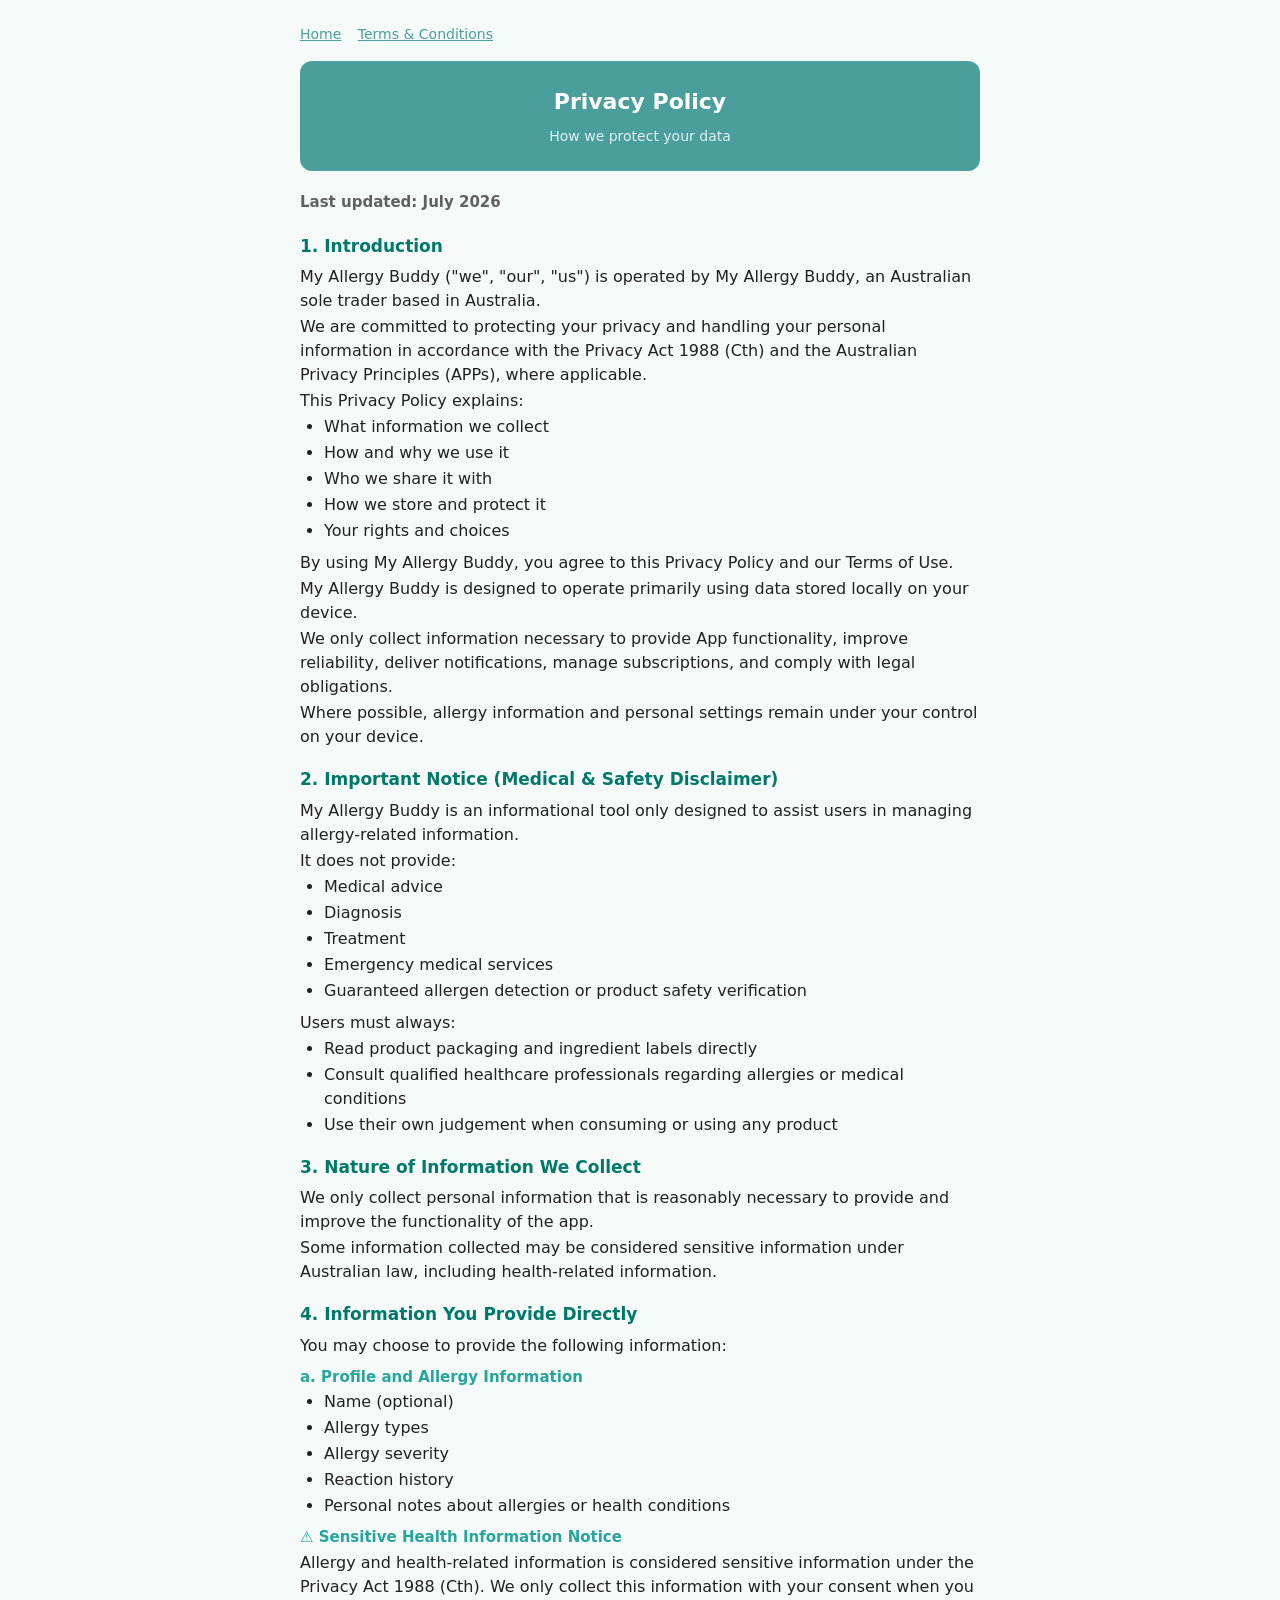
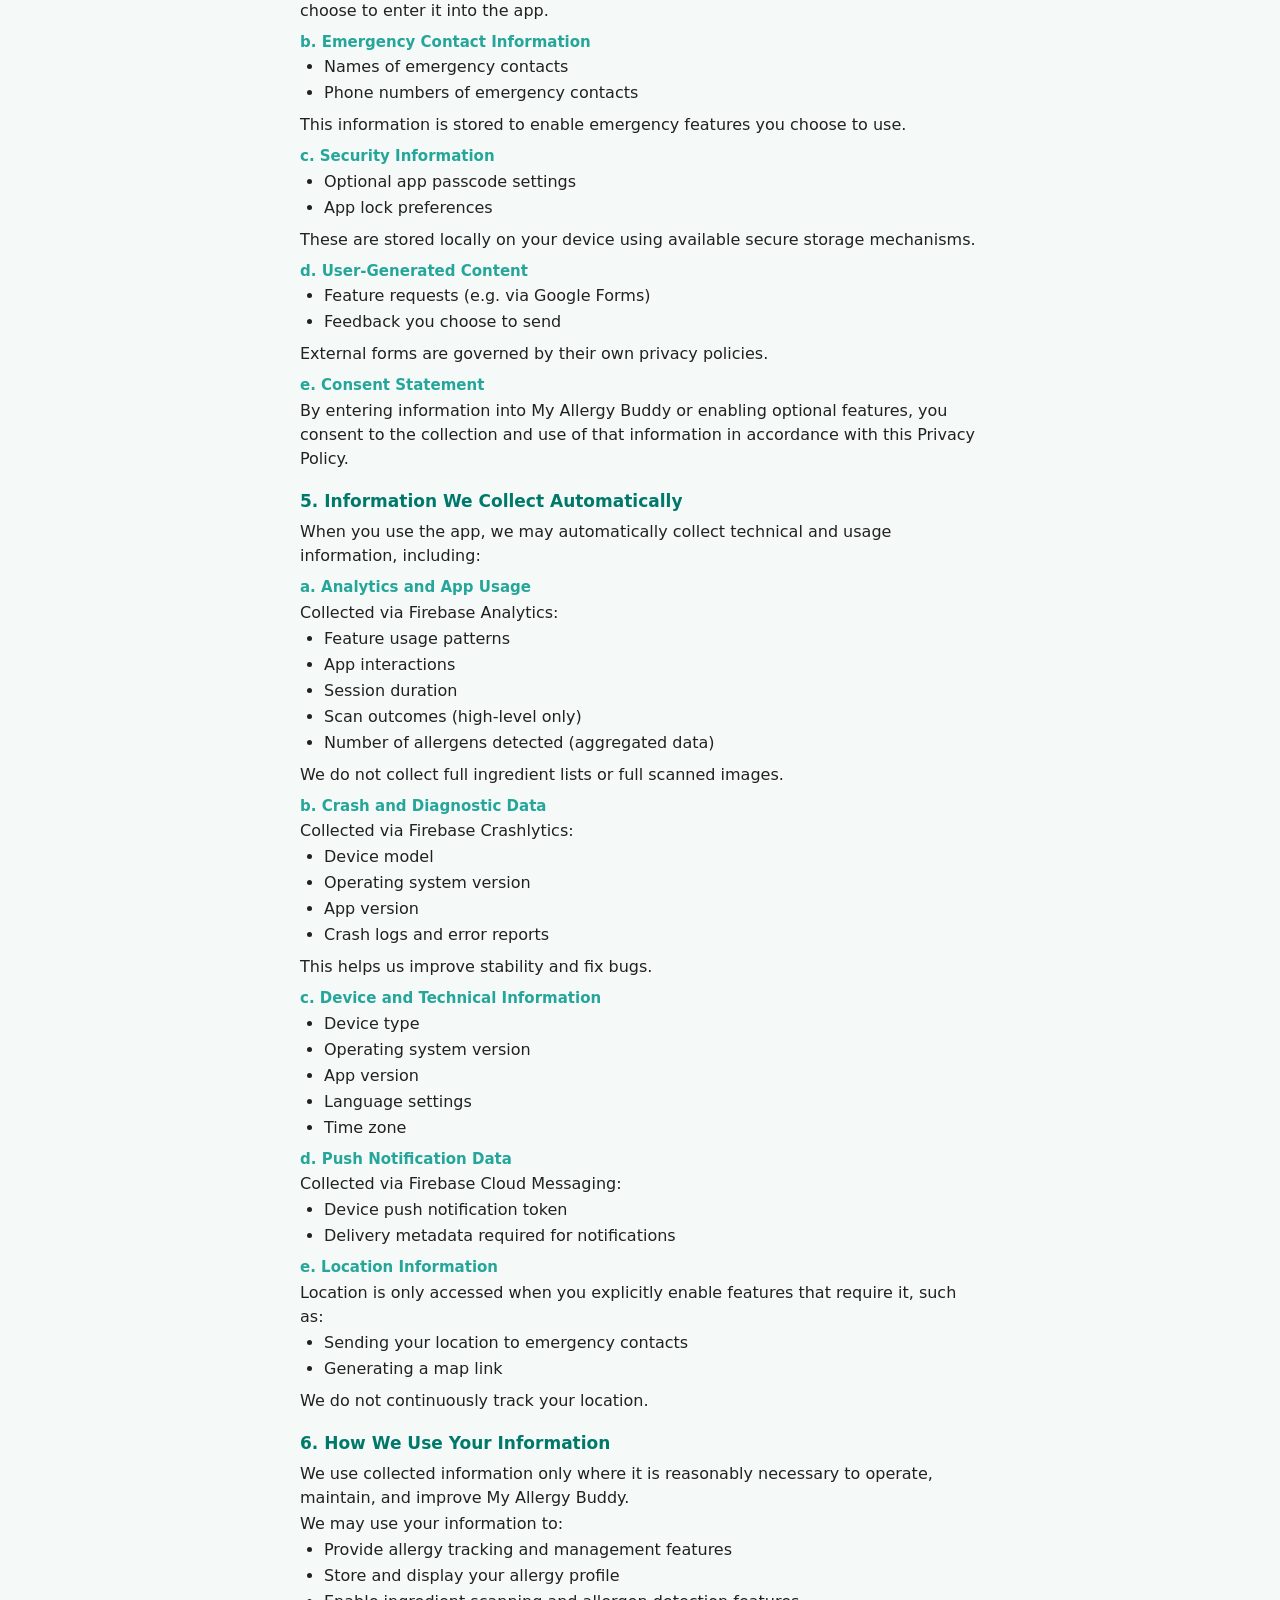
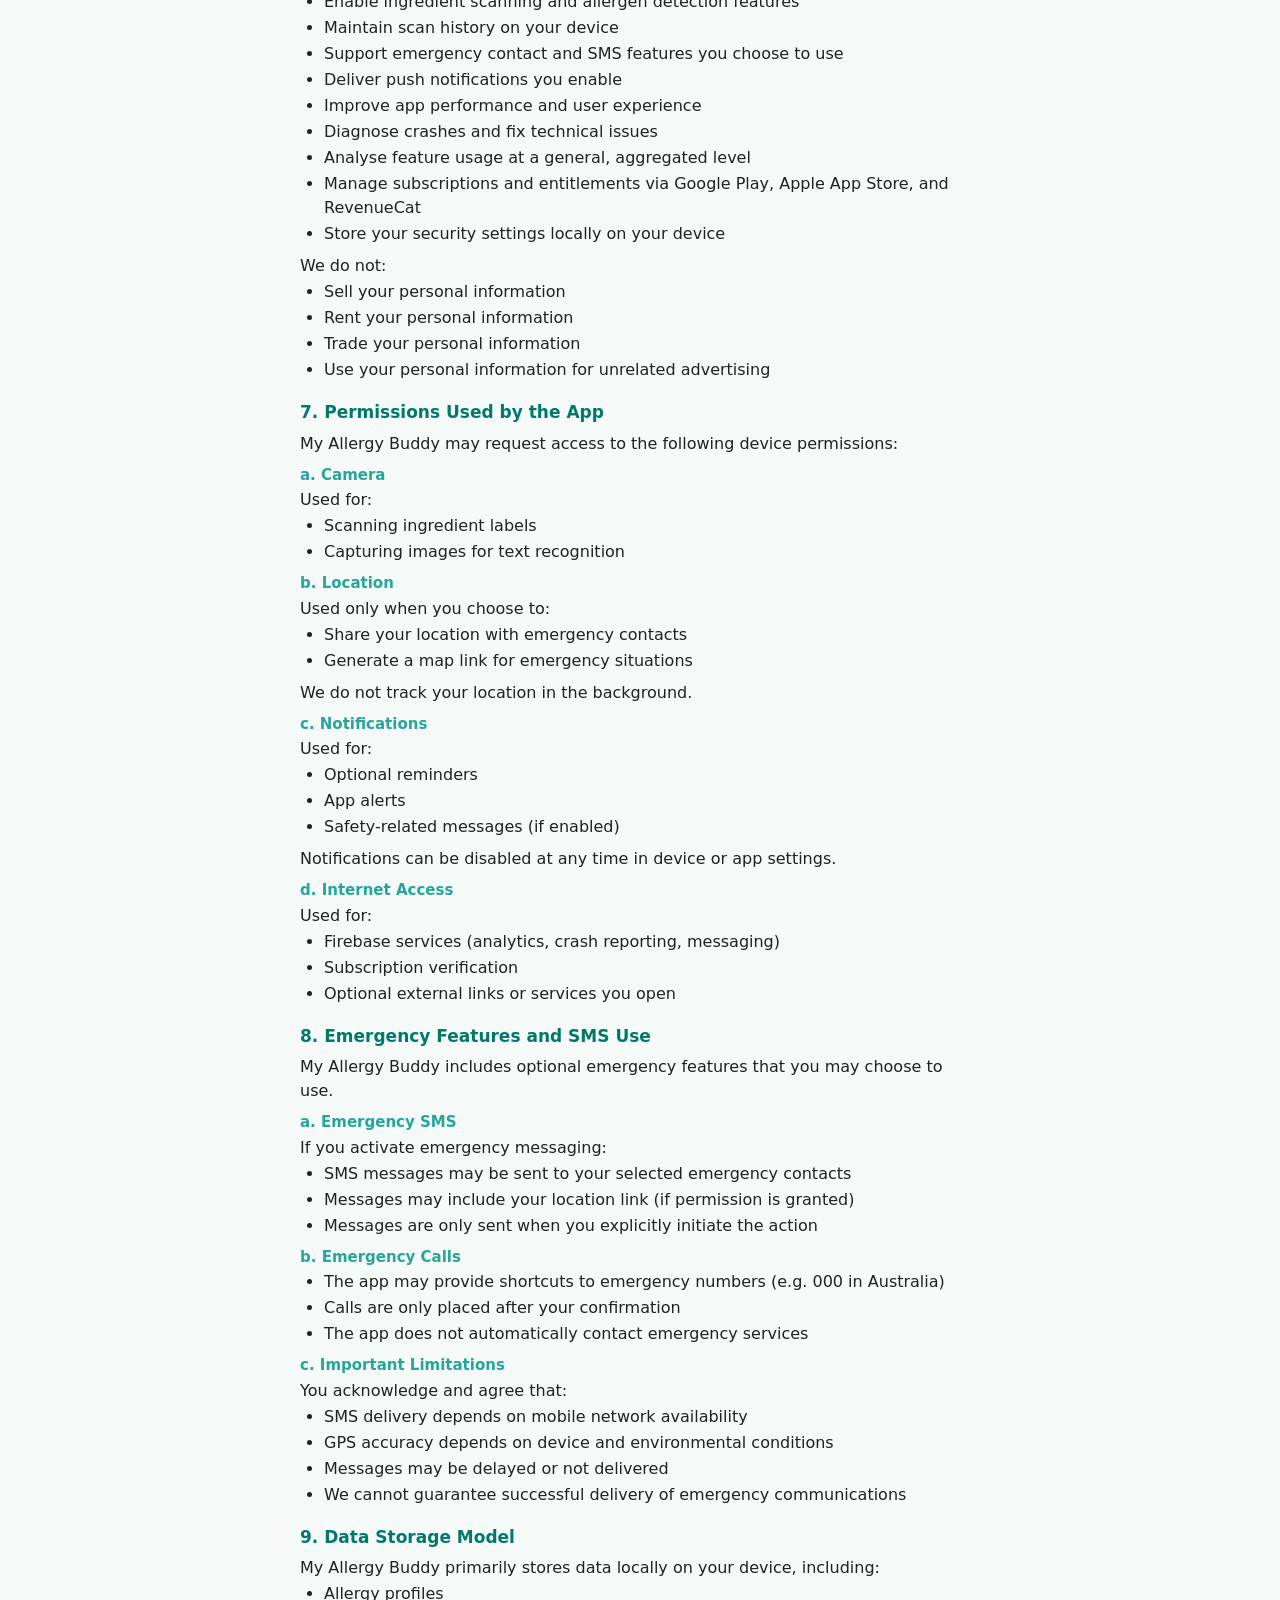
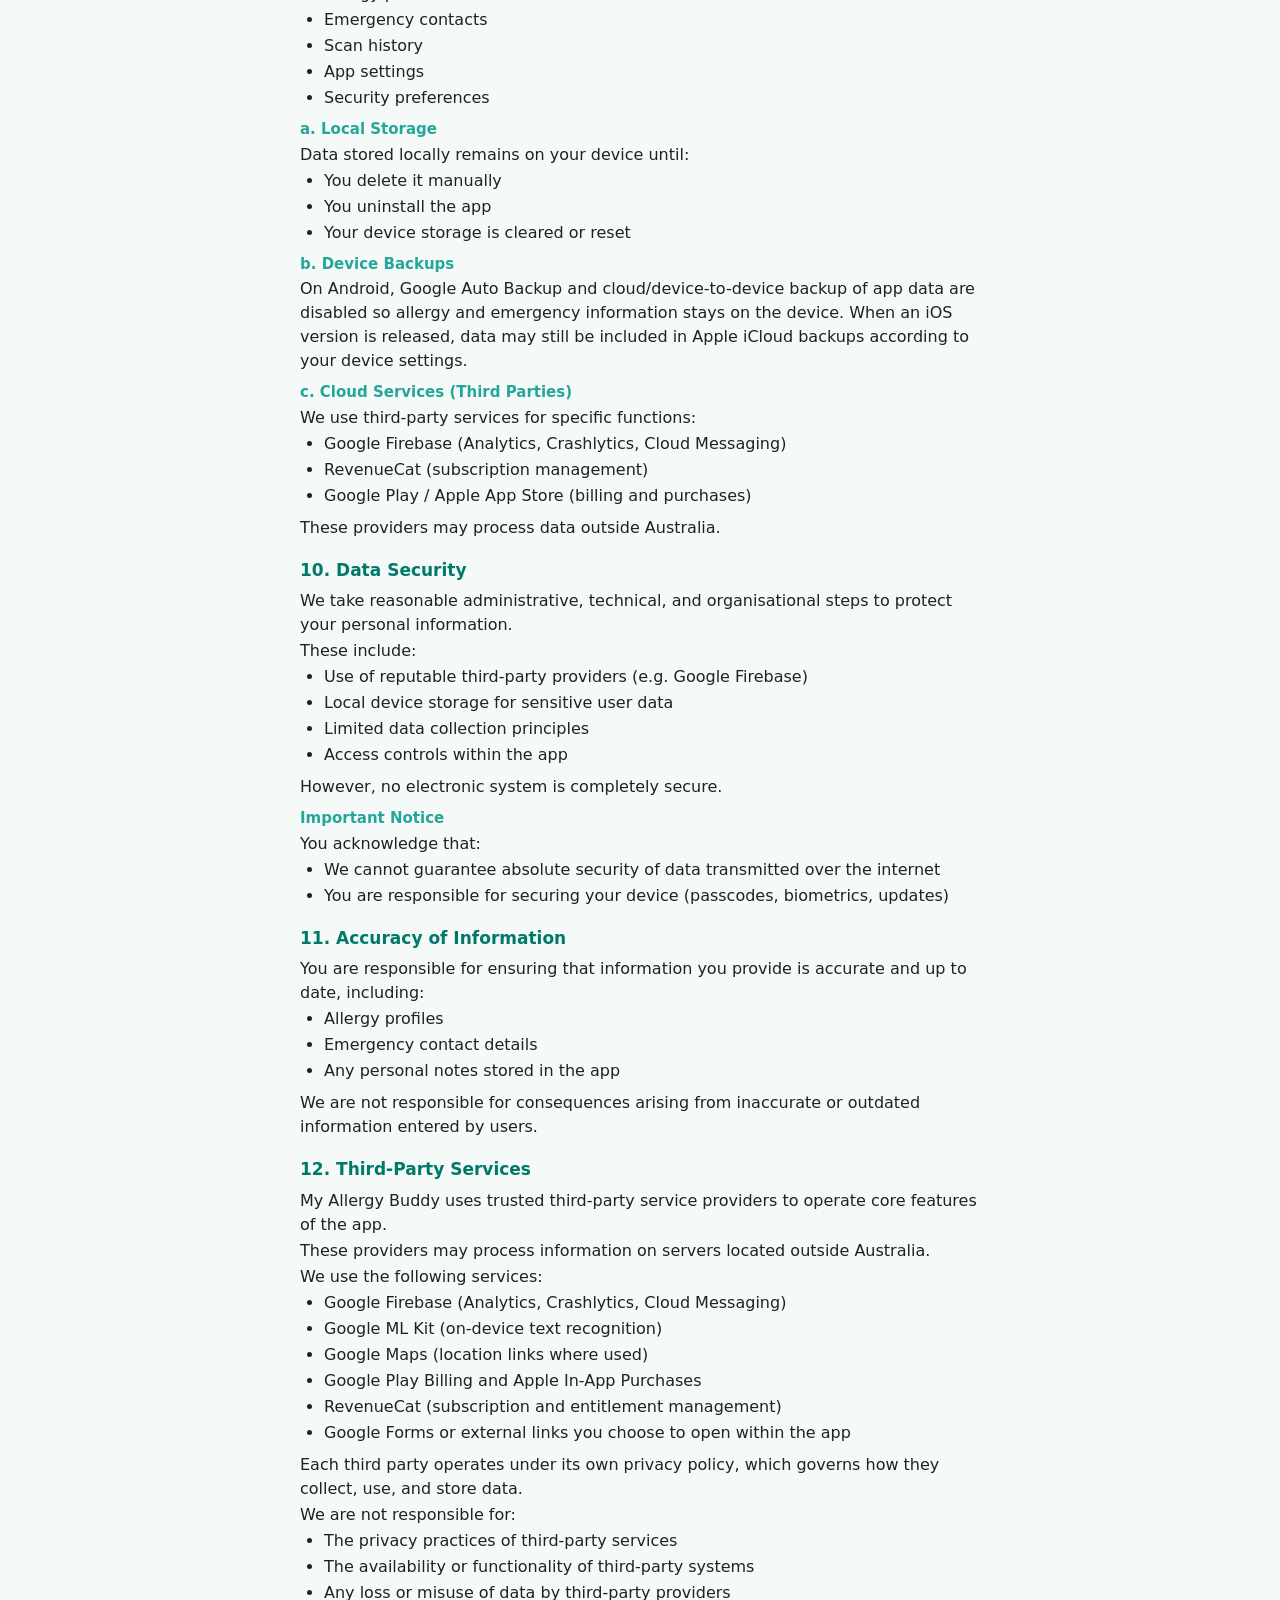
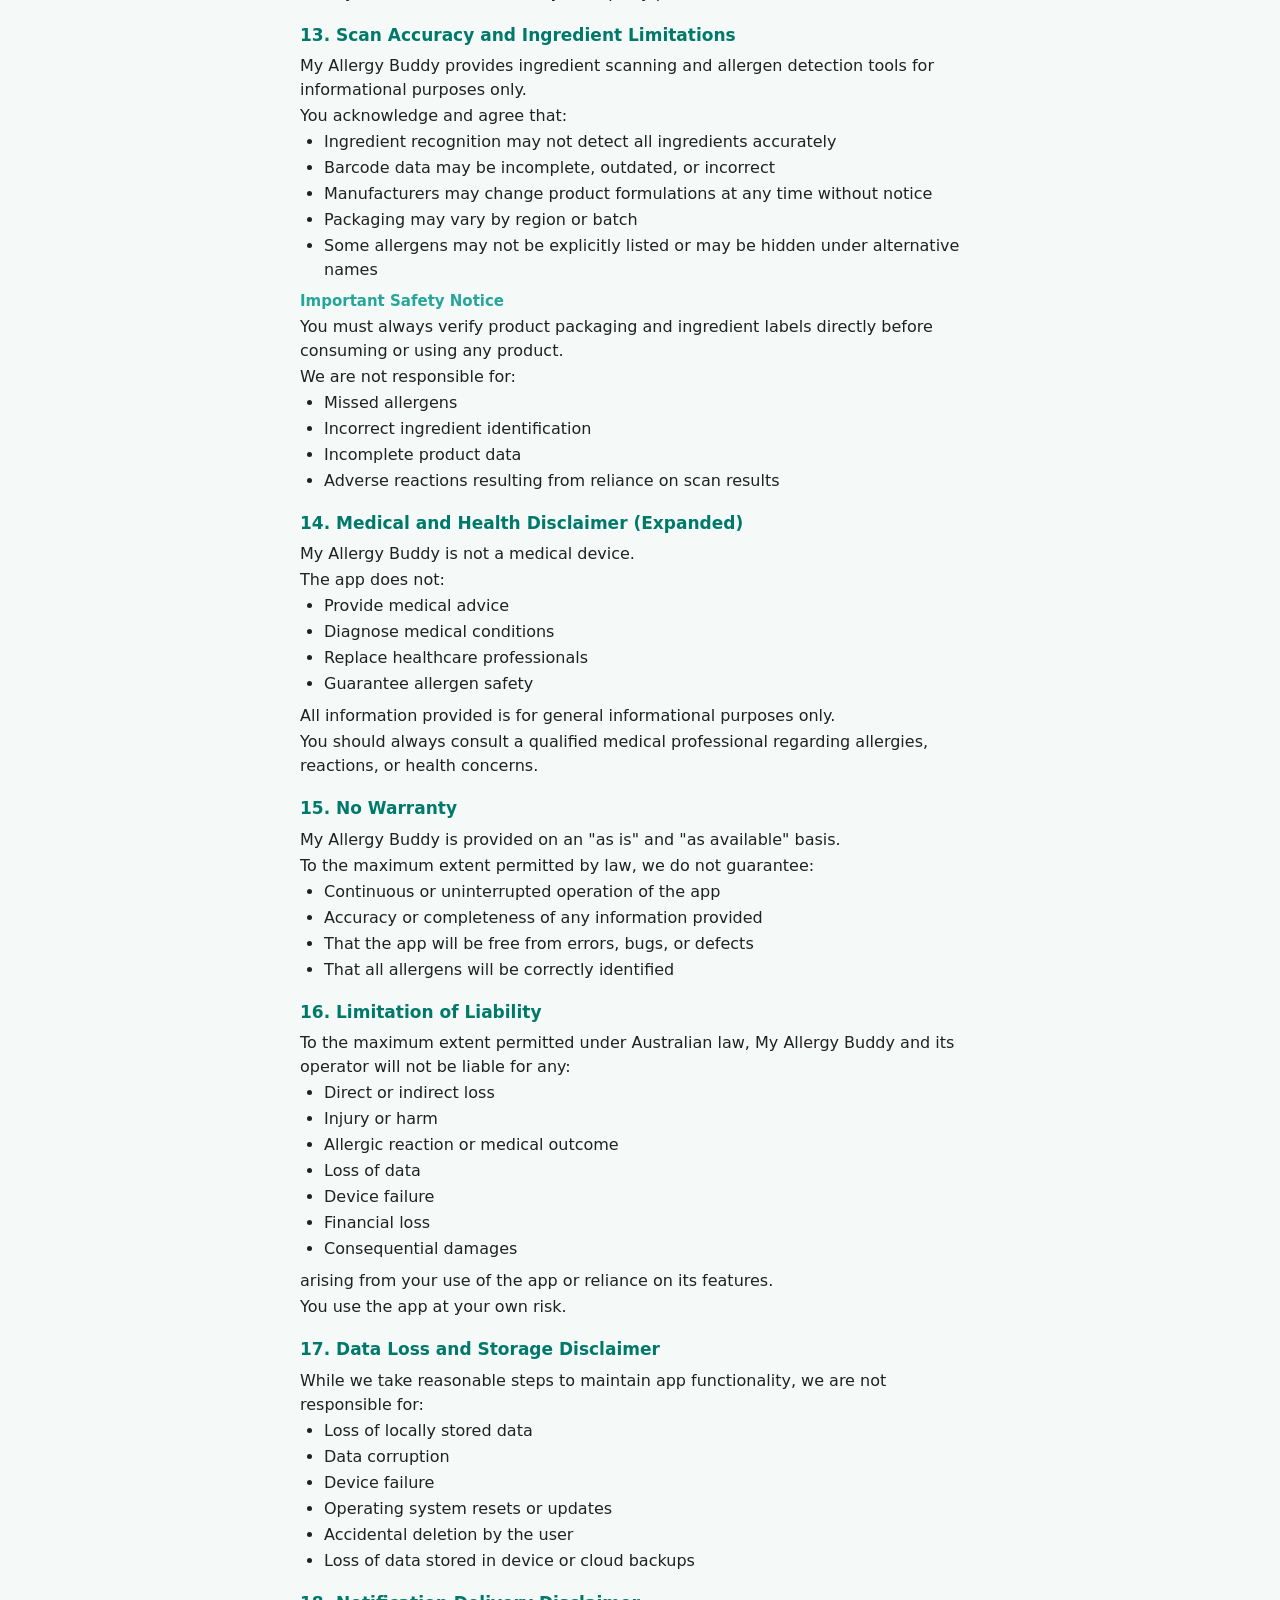
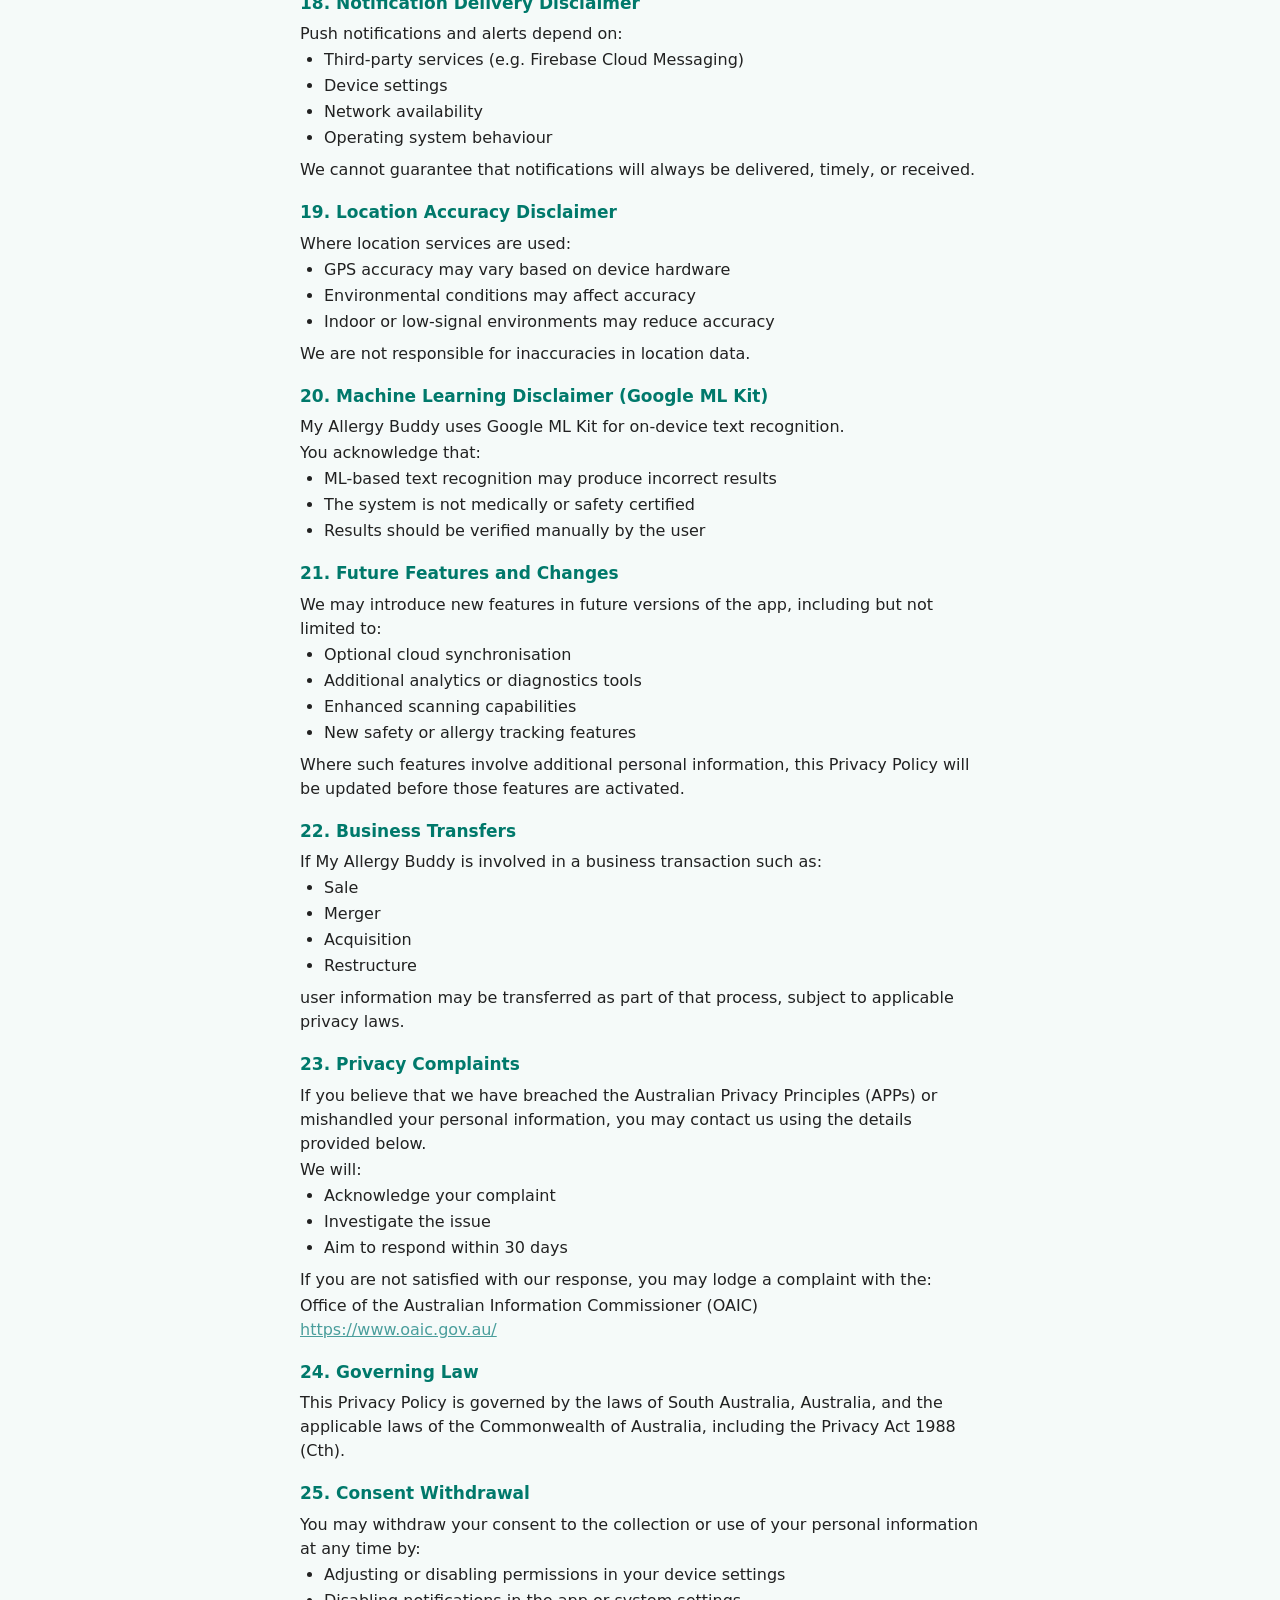
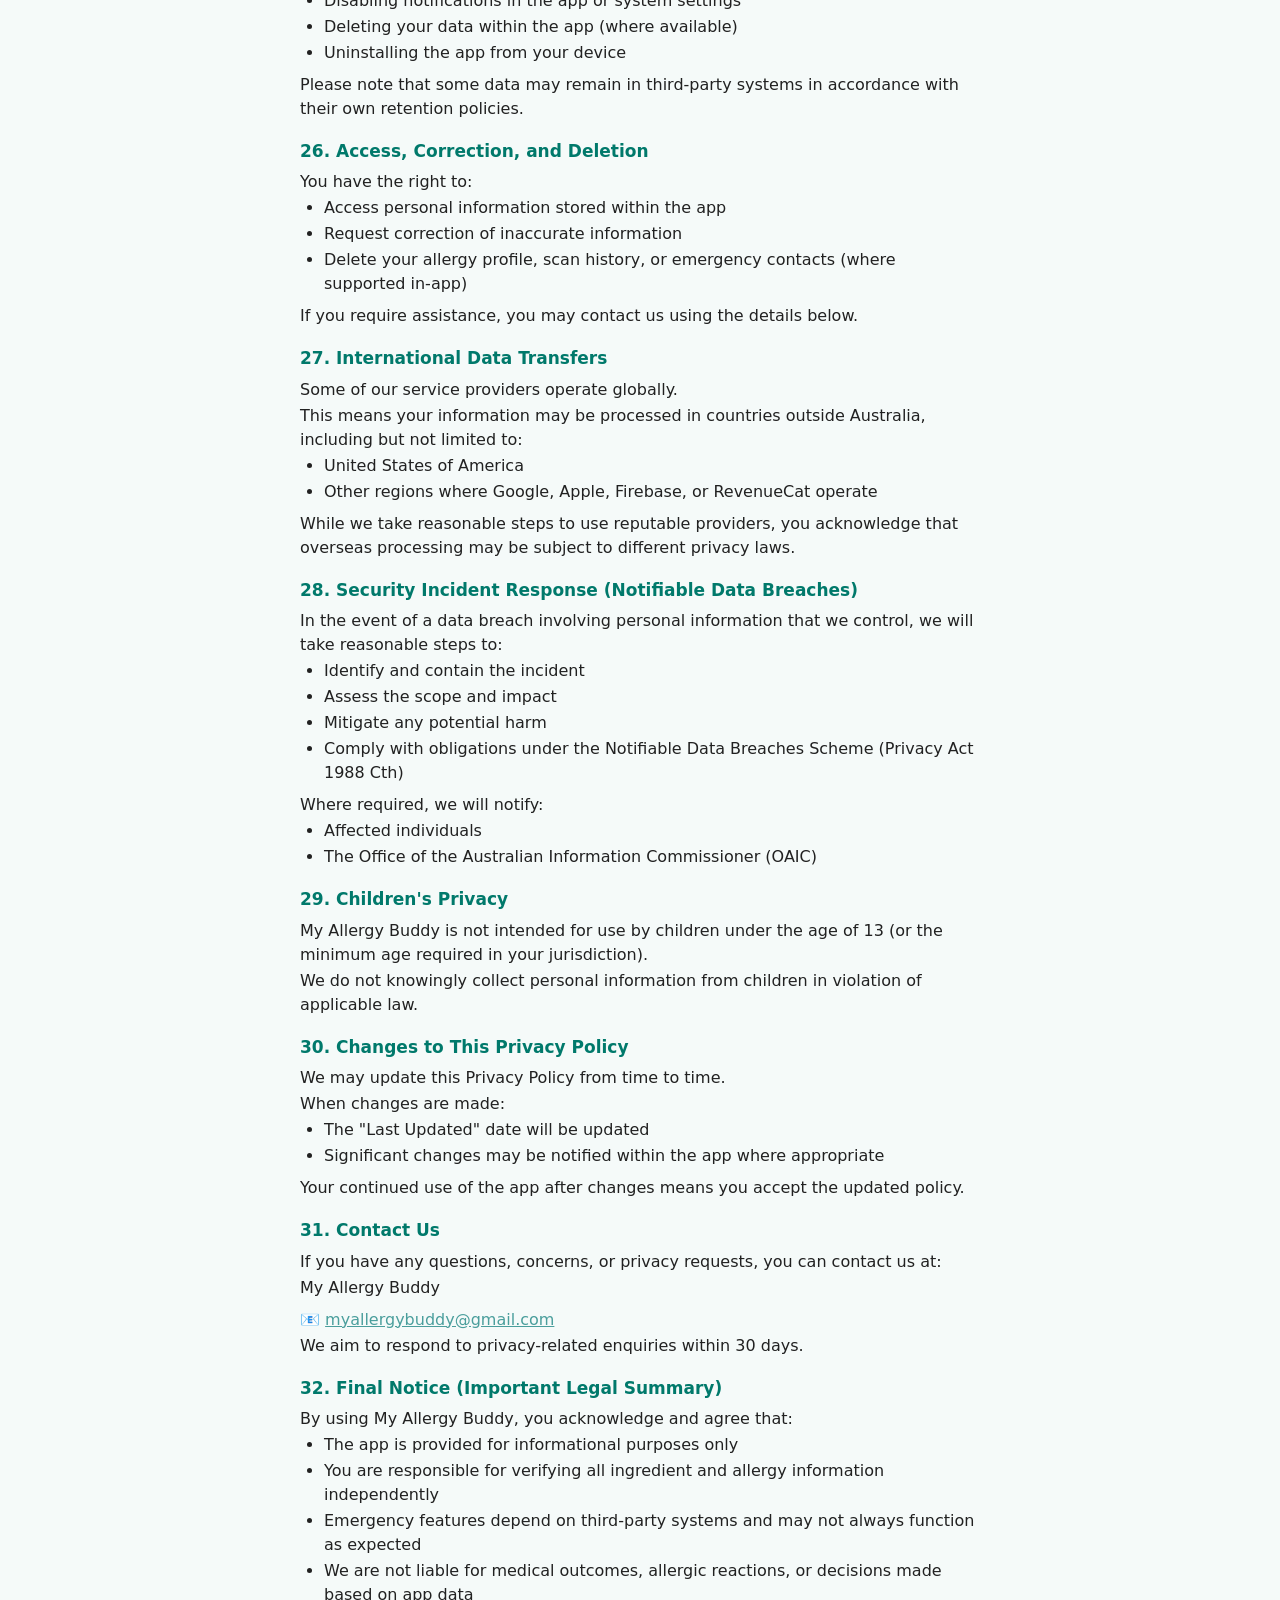
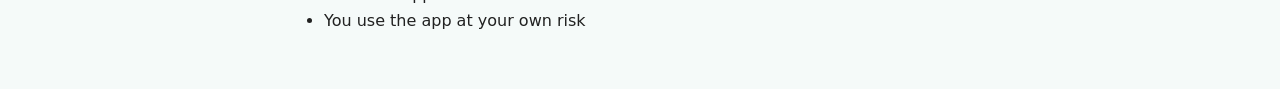
==== commit f2bd029c: "Prepare release build for Google Play Co-authored-by: Cursor <cursoragent@cursor.com>" ====
--- a/hosting/privacy-policy.html
+++ b/hosting/privacy-policy.html
@@ -230,12 +230,7 @@
       <li>Your device storage is cleared or reset</li>
     </ul>
     <h3>b. Device Backups</h3>
-    <p>Your data may be included in:</p>
-    <ul>
-      <li>Google device backups (Android)</li>
-      <li>Apple iCloud backups (if applicable)</li>
-    </ul>
-    <p>These backups are controlled by your device settings and provider policies.</p>
+    <p>On Android, Google Auto Backup and cloud/device-to-device backup of app data are disabled so allergy and emergency information stays on the device. When an iOS version is released, data may still be included in Apple iCloud backups according to your device settings.</p>
     <h3>c. Cloud Services (Third Parties)</h3>
     <p>We use third-party services for specific functions:</p>
     <ul>
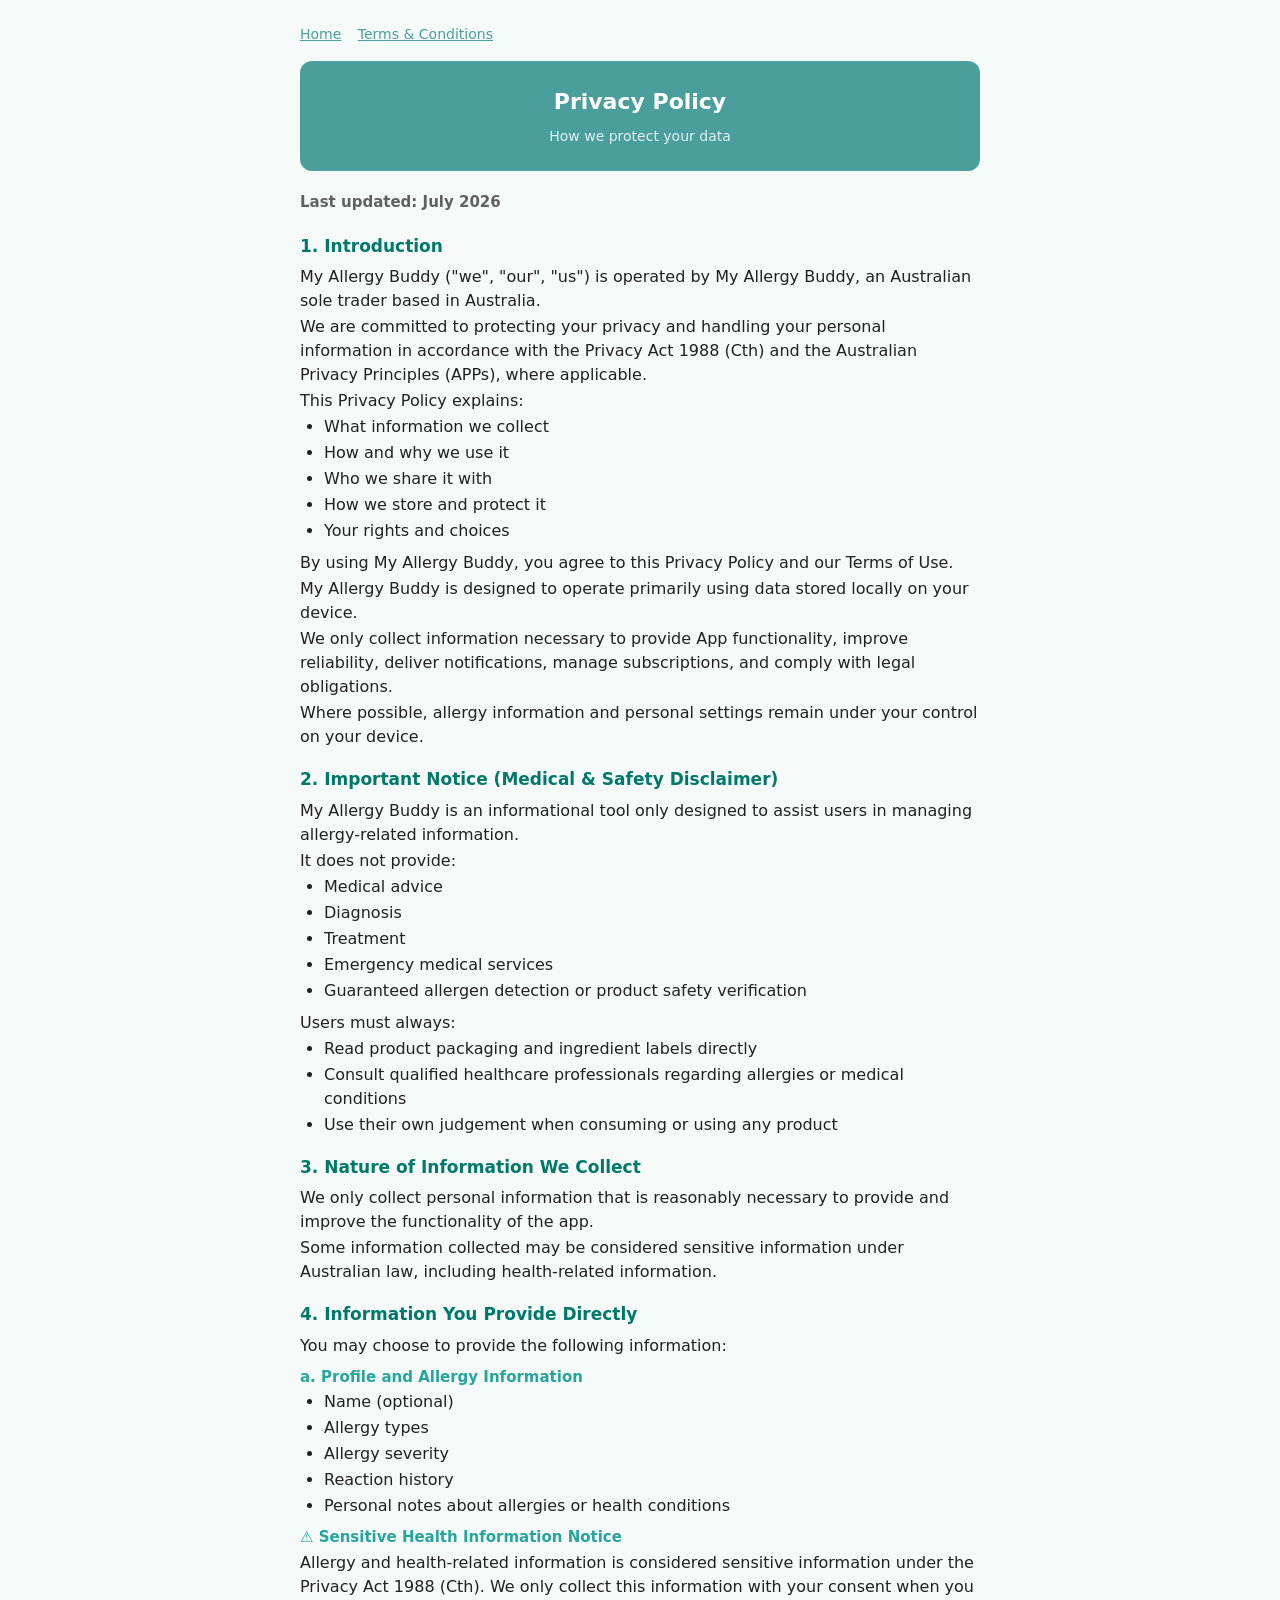
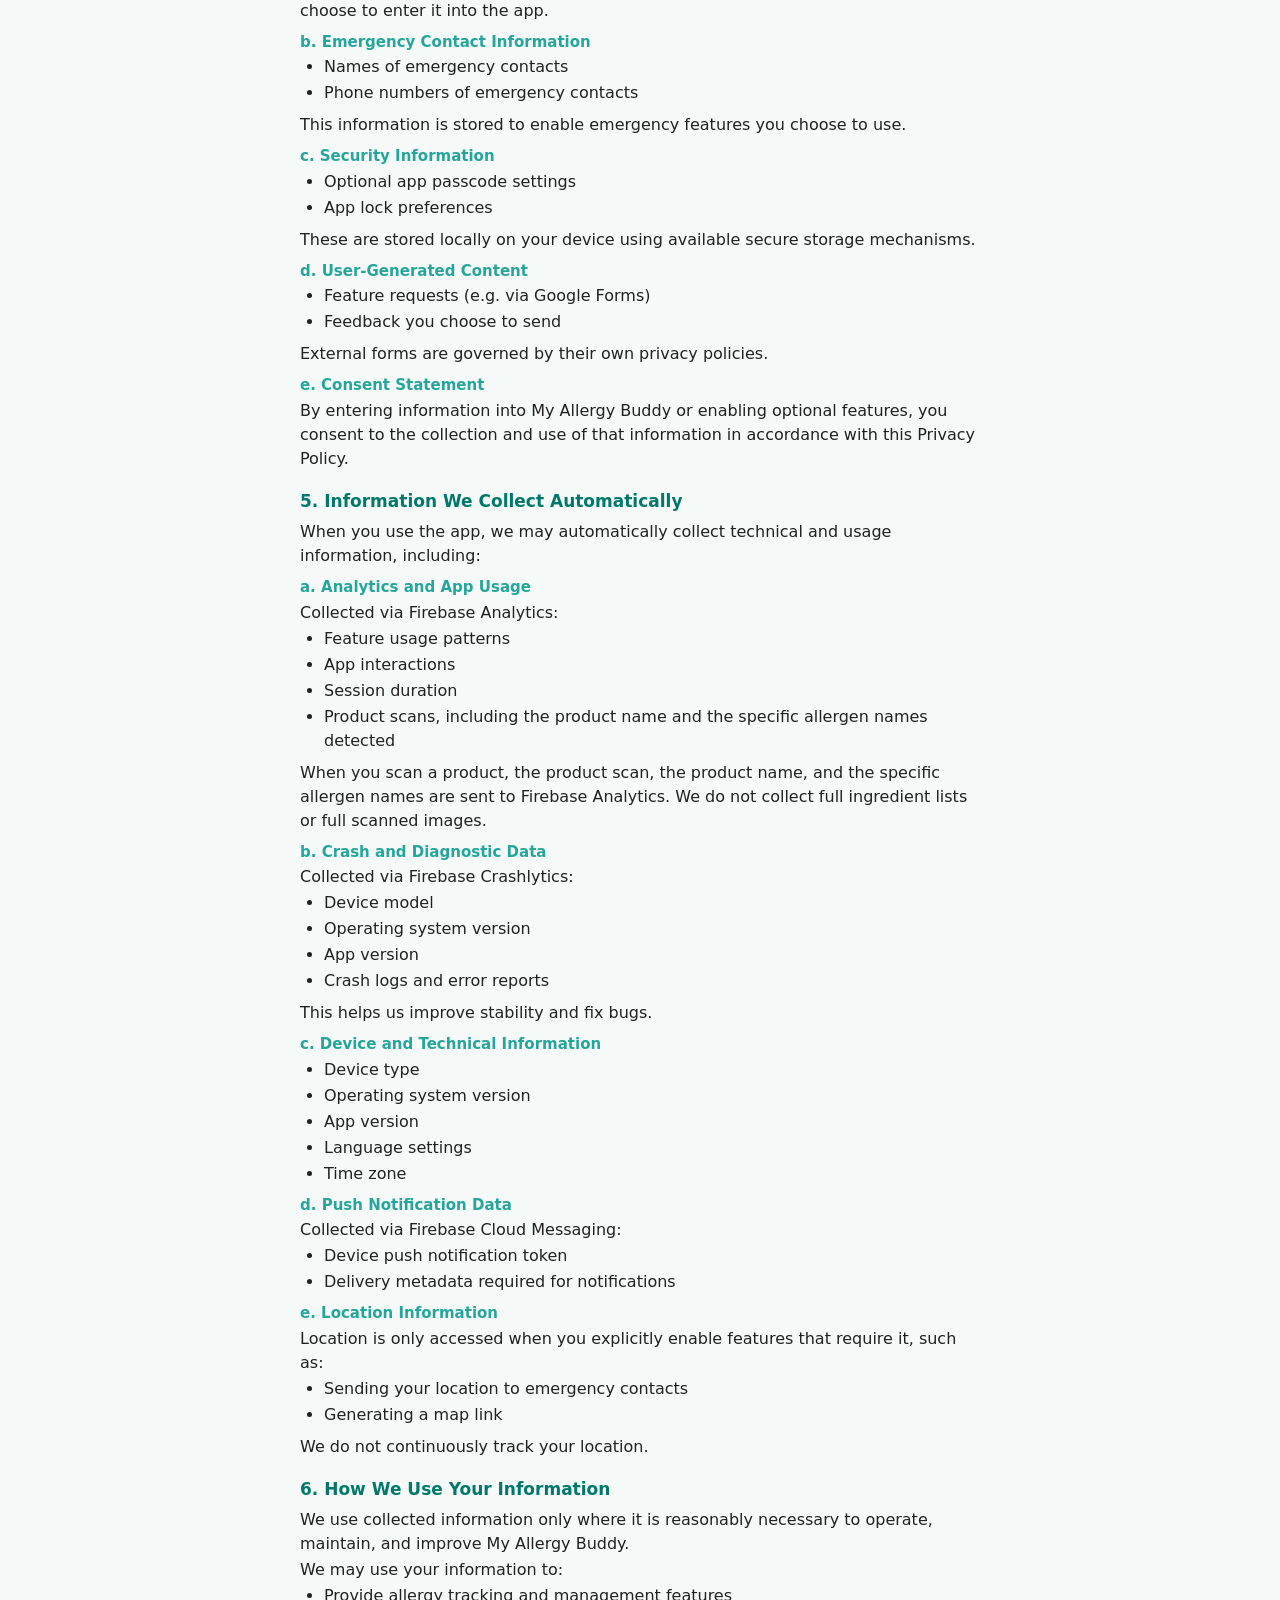
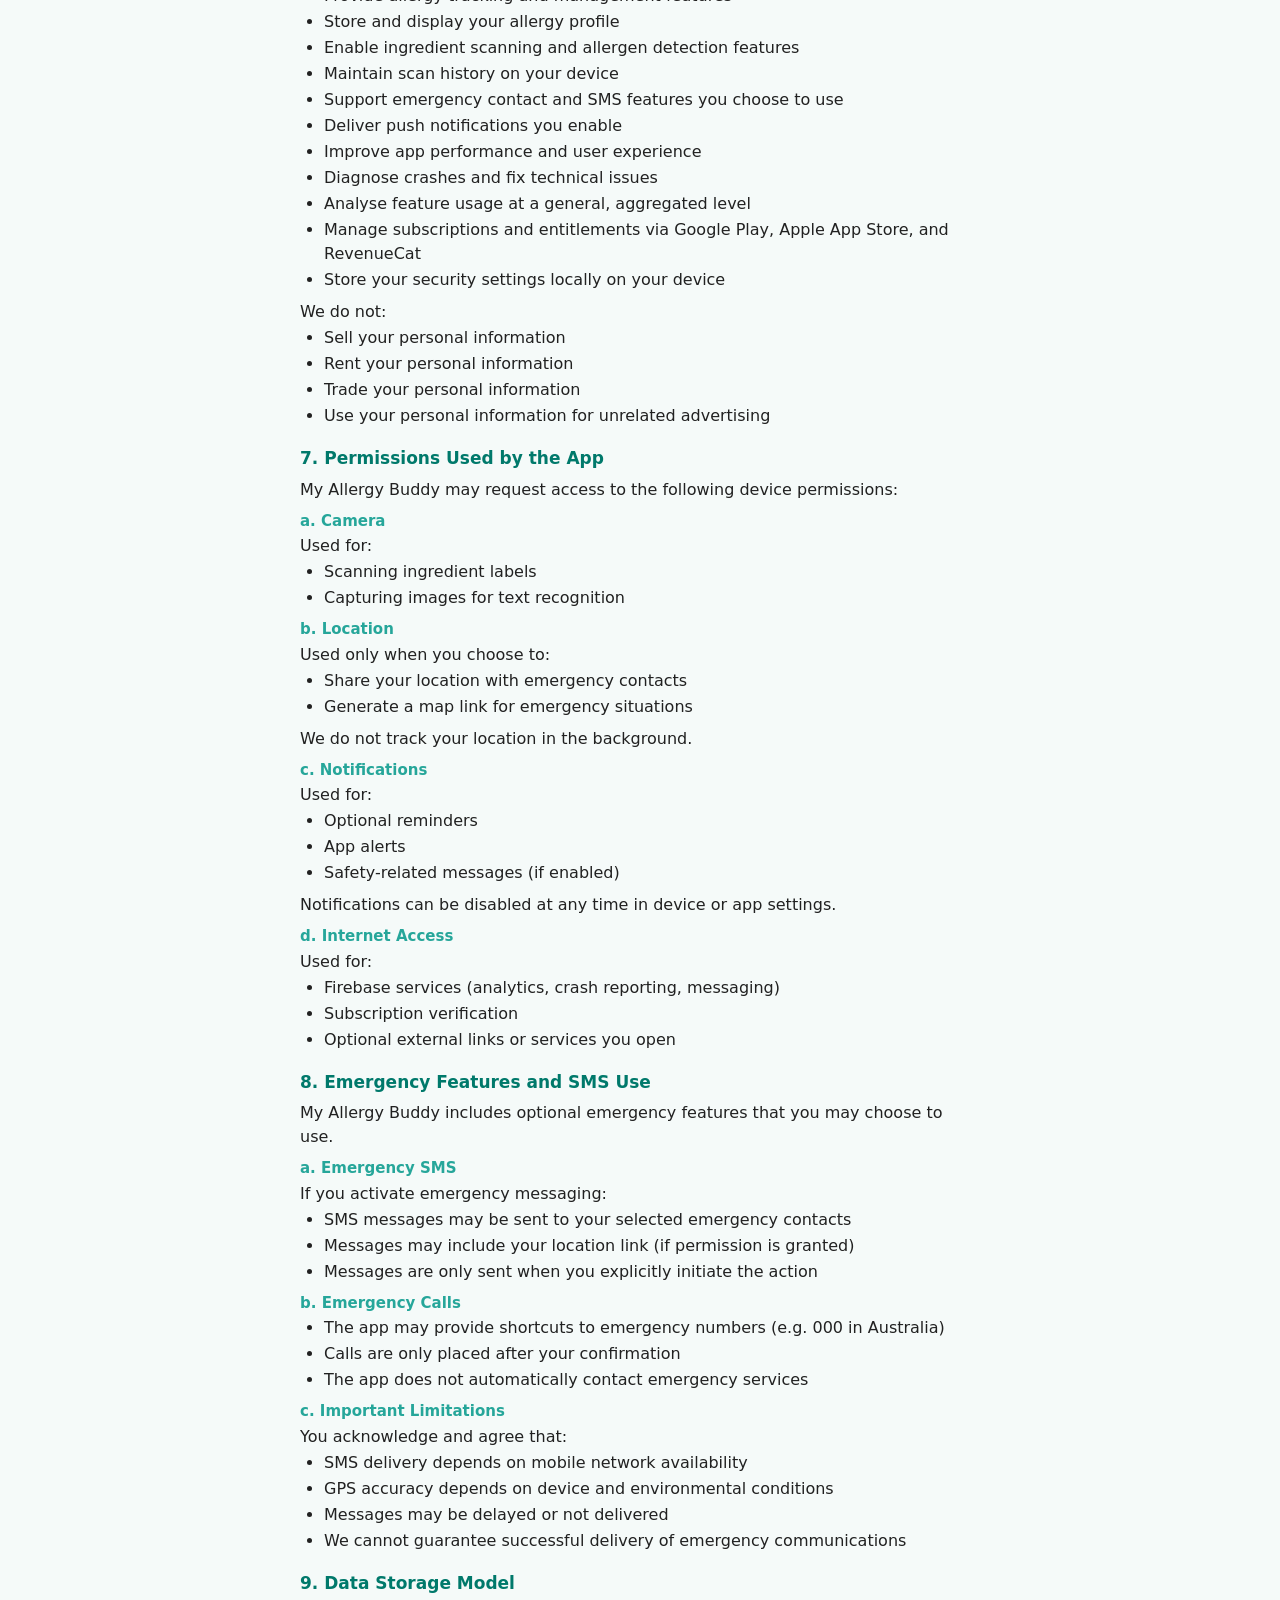
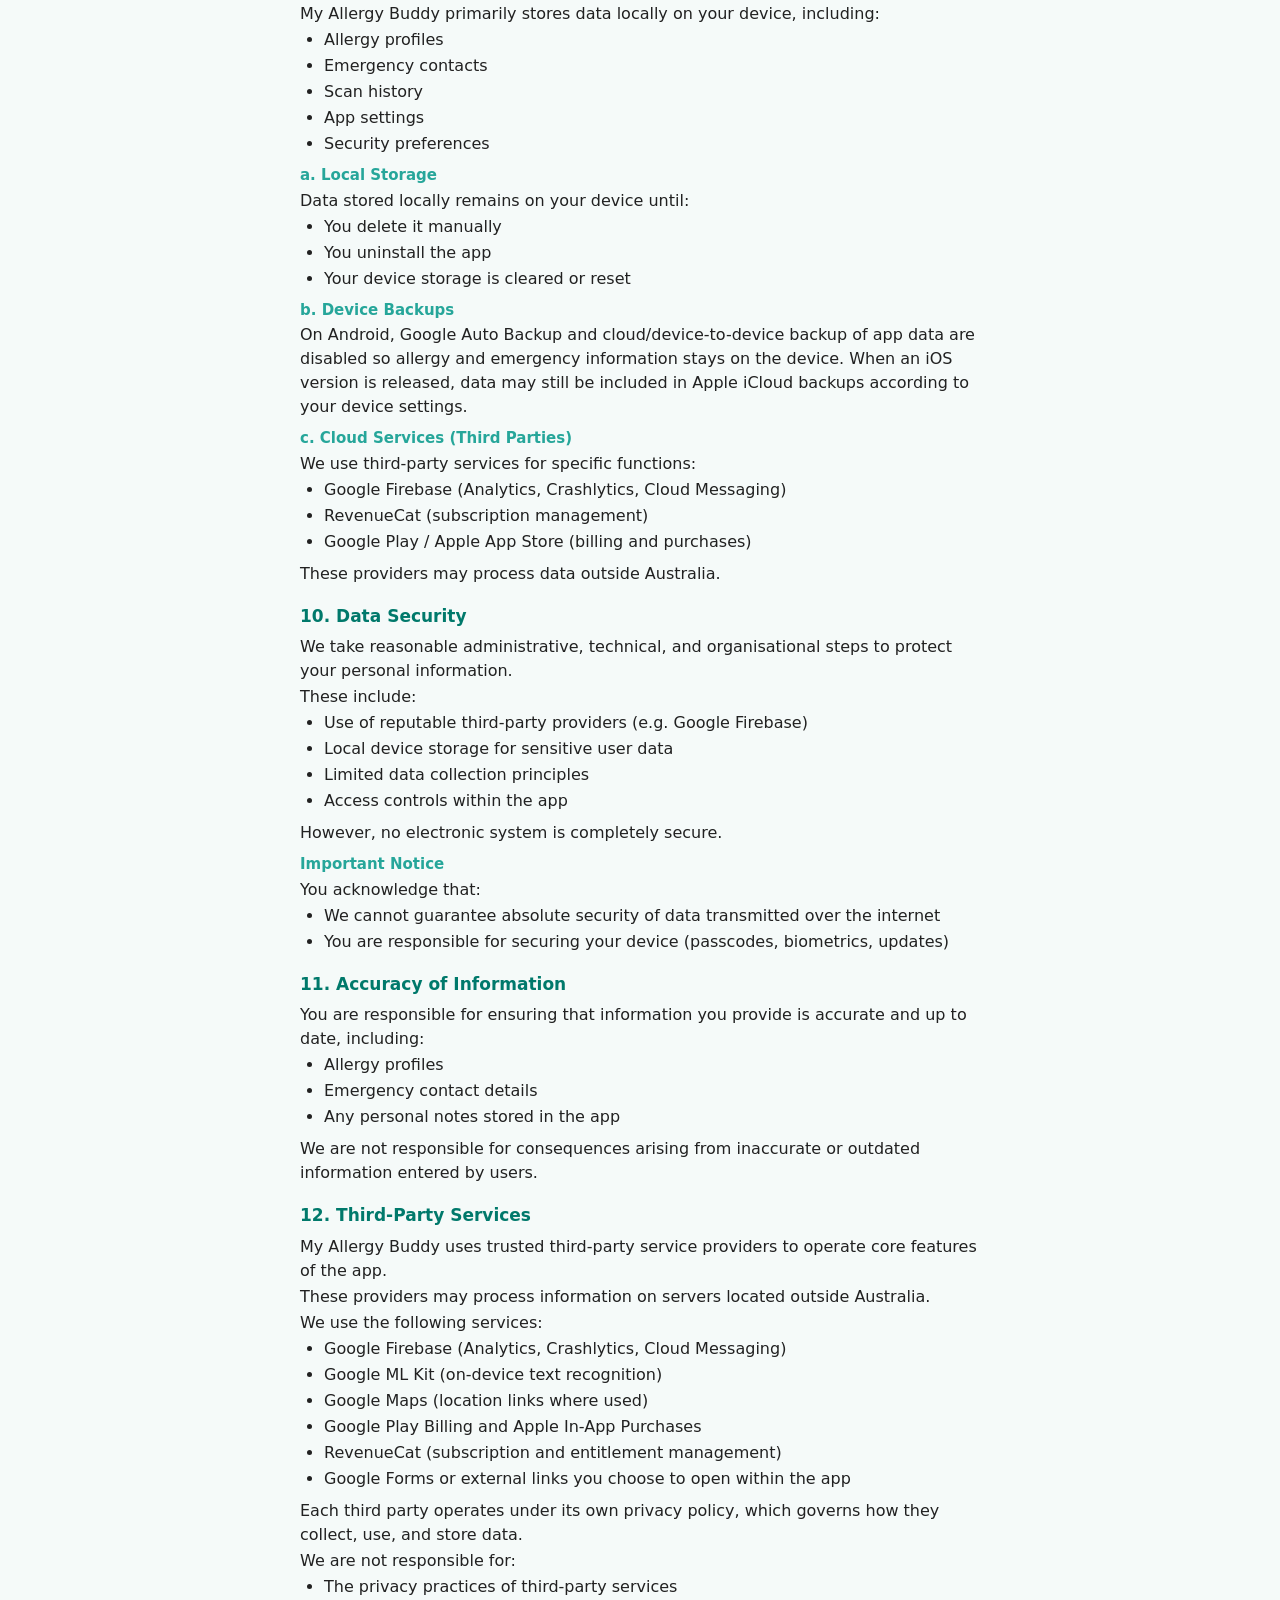
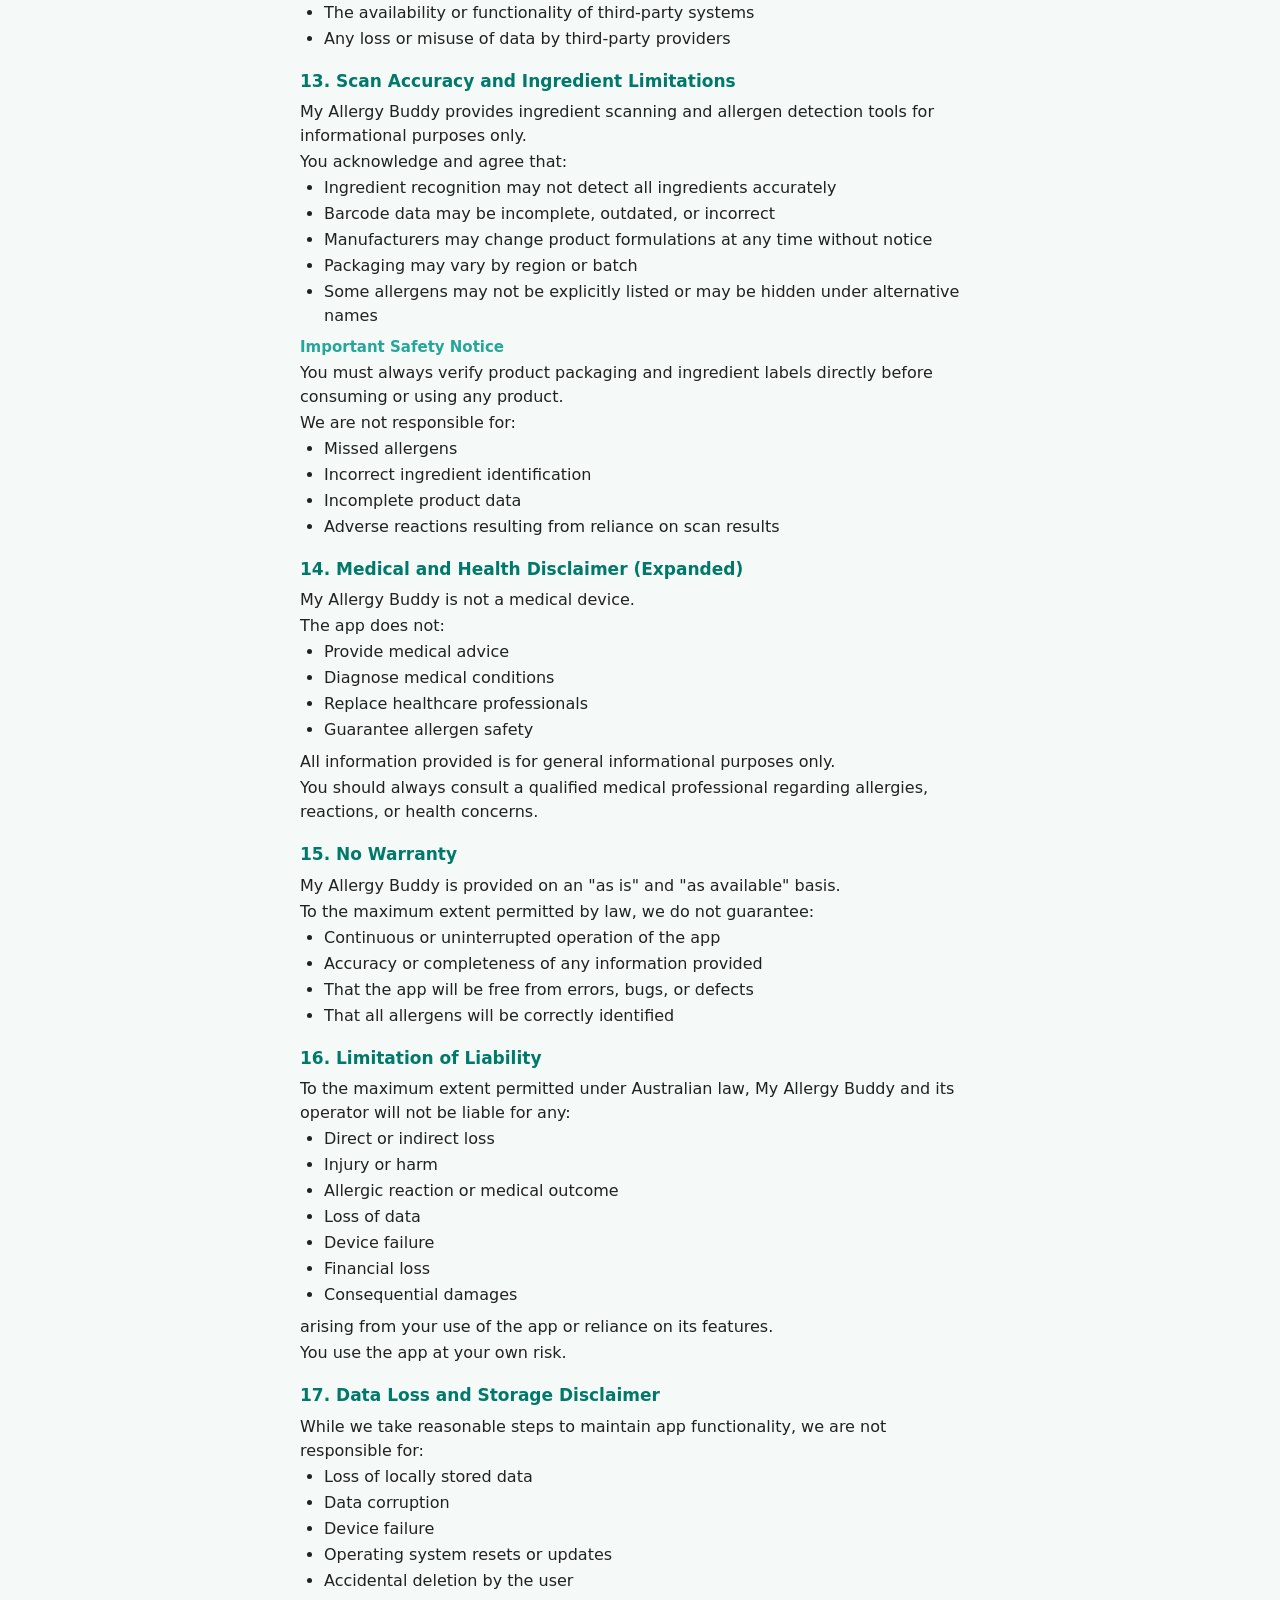
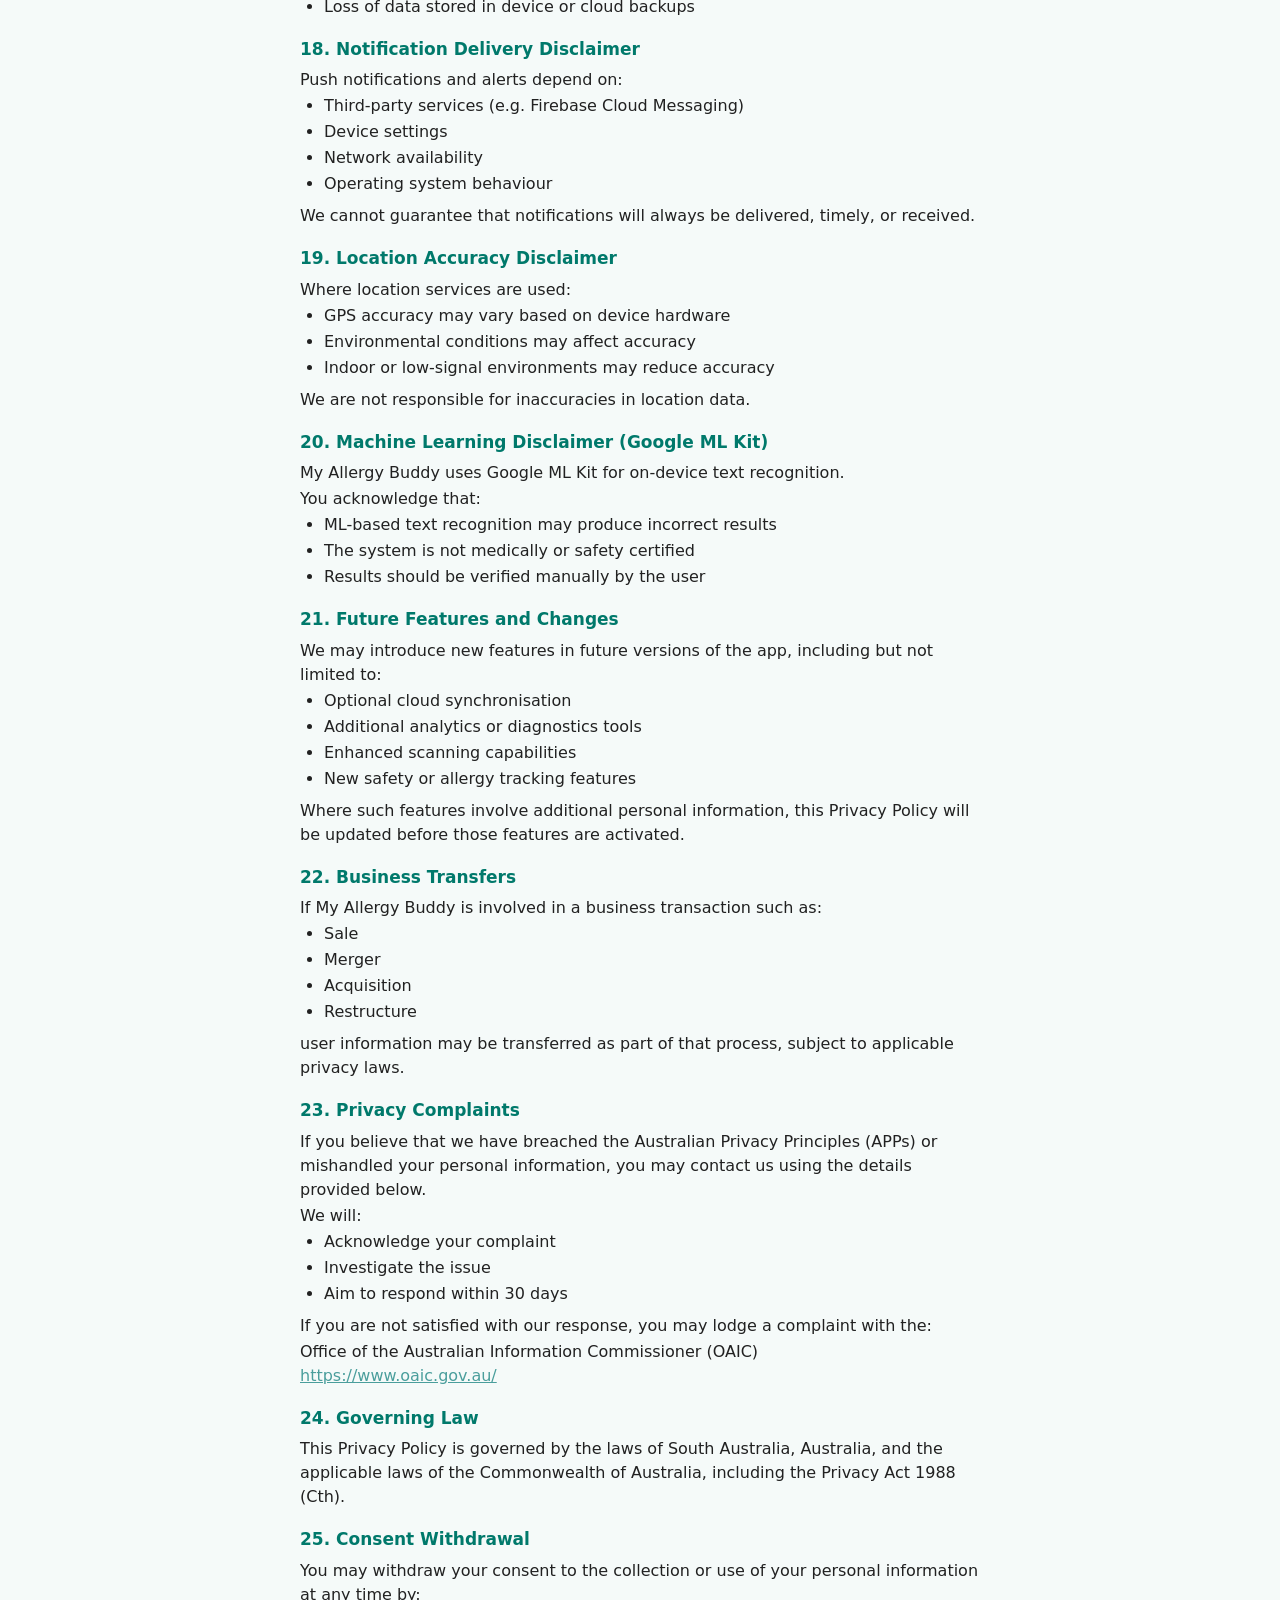
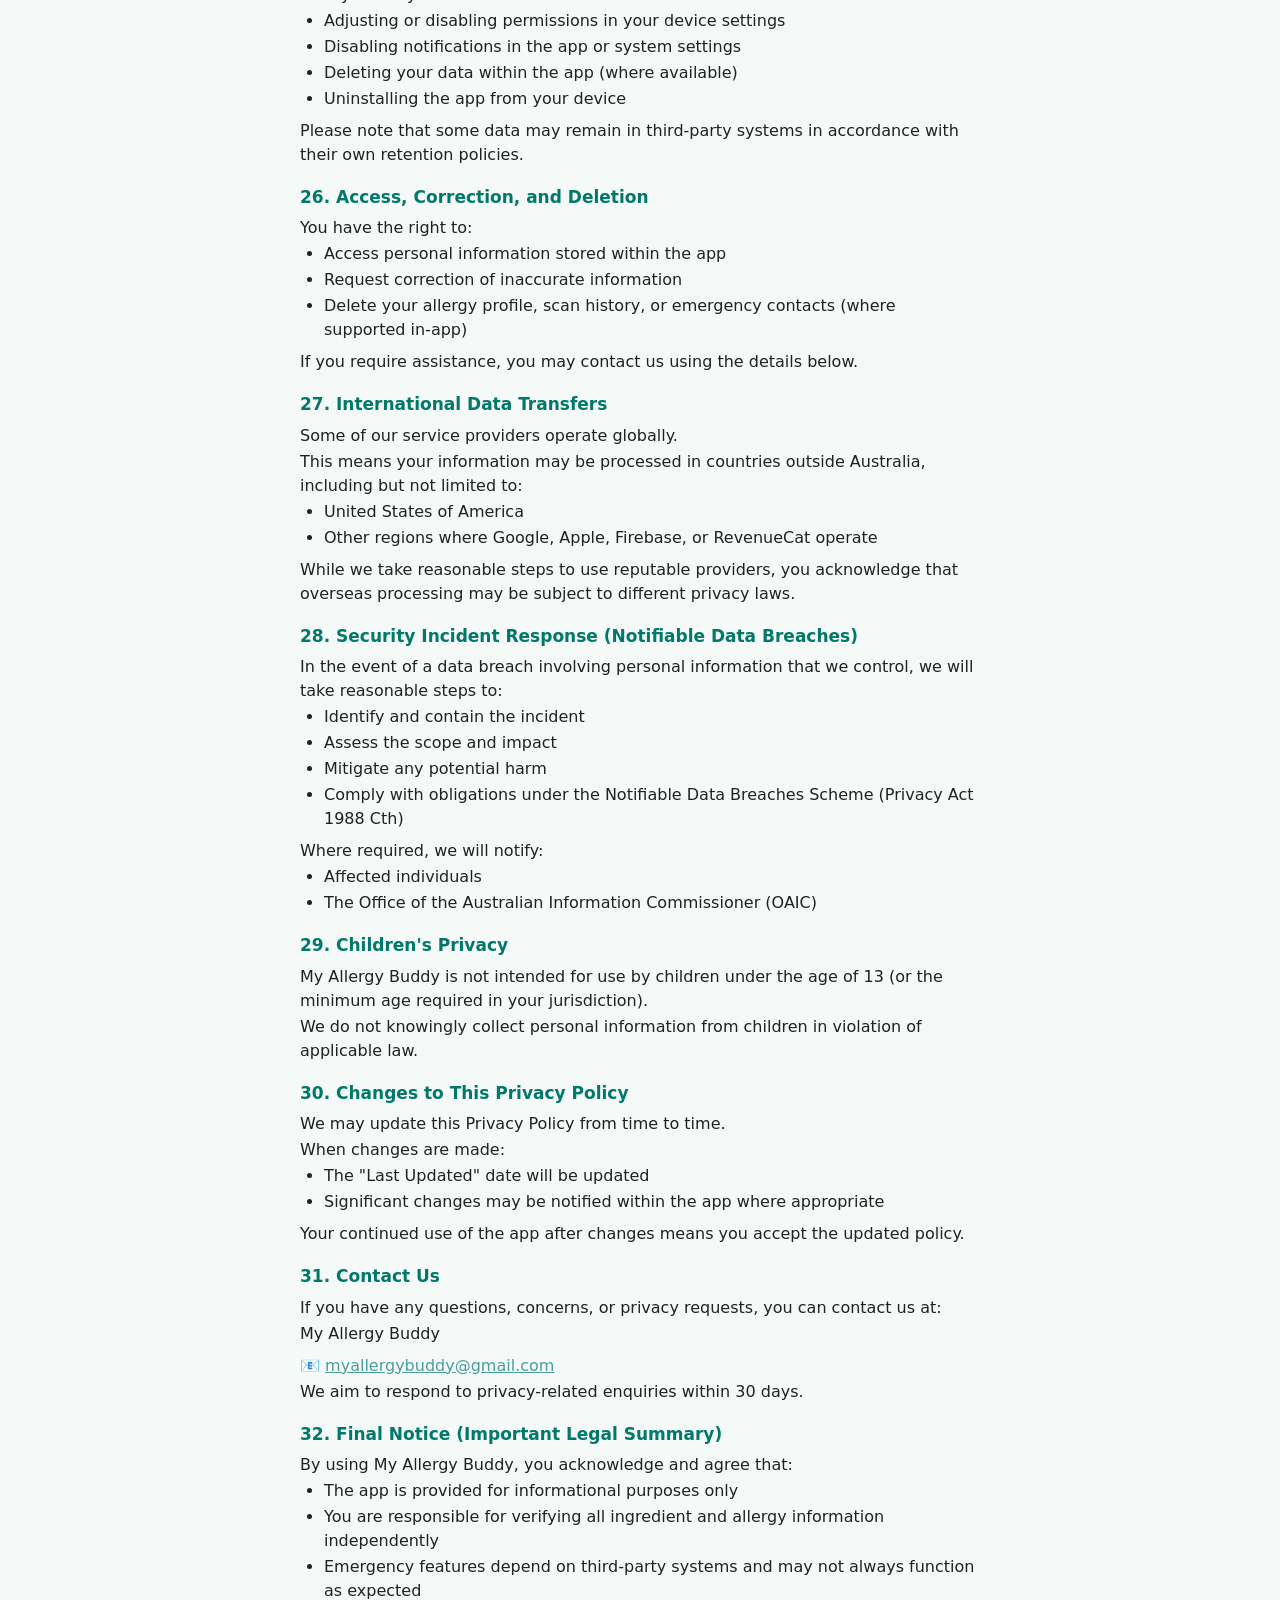
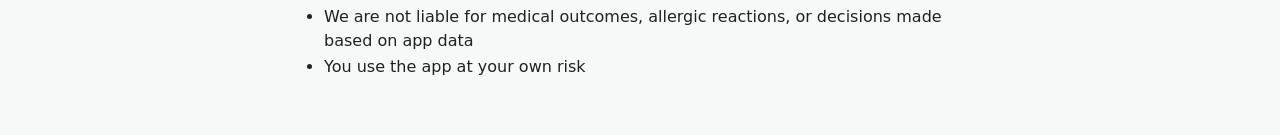
==== commit bdb56c10: "Disclose that product scans send product and allergen names to Firebase Analytics. Co-authored-by: C" ====
--- a/hosting/privacy-policy.html
+++ b/hosting/privacy-policy.html
@@ -99,10 +99,9 @@
       <li>Feature usage patterns</li>
       <li>App interactions</li>
       <li>Session duration</li>
-      <li>Scan outcomes (high-level only)</li>
-      <li>Number of allergens detected (aggregated data)</li>
-    </ul>
-    <p>We do not collect full ingredient lists or full scanned images.</p>
+      <li>Product scans, including the product name and the specific allergen names detected</li>
+    </ul>
+    <p>When you scan a product, the product scan, the product name, and the specific allergen names are sent to Firebase Analytics. We do not collect full ingredient lists or full scanned images.</p>
     <h3>b. Crash and Diagnostic Data</h3>
     <p>Collected via Firebase Crashlytics:</p>
     <ul>
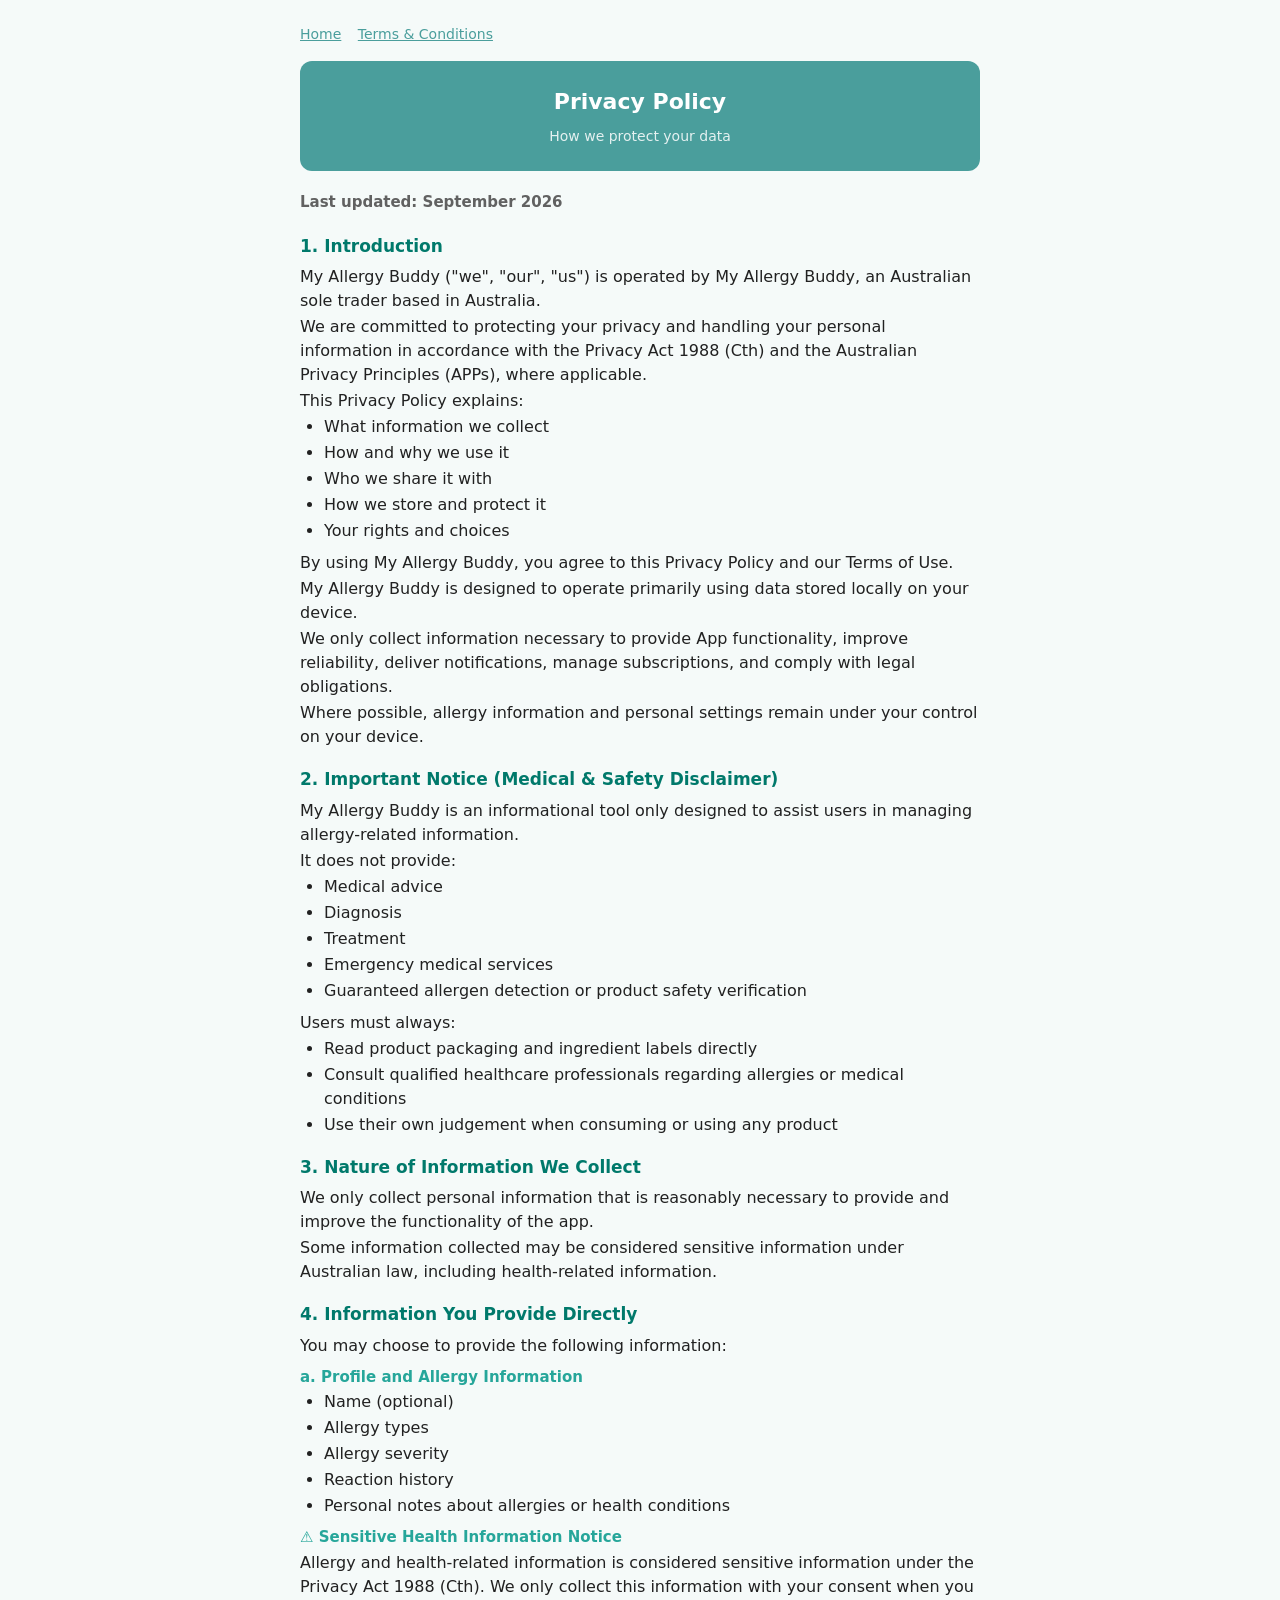
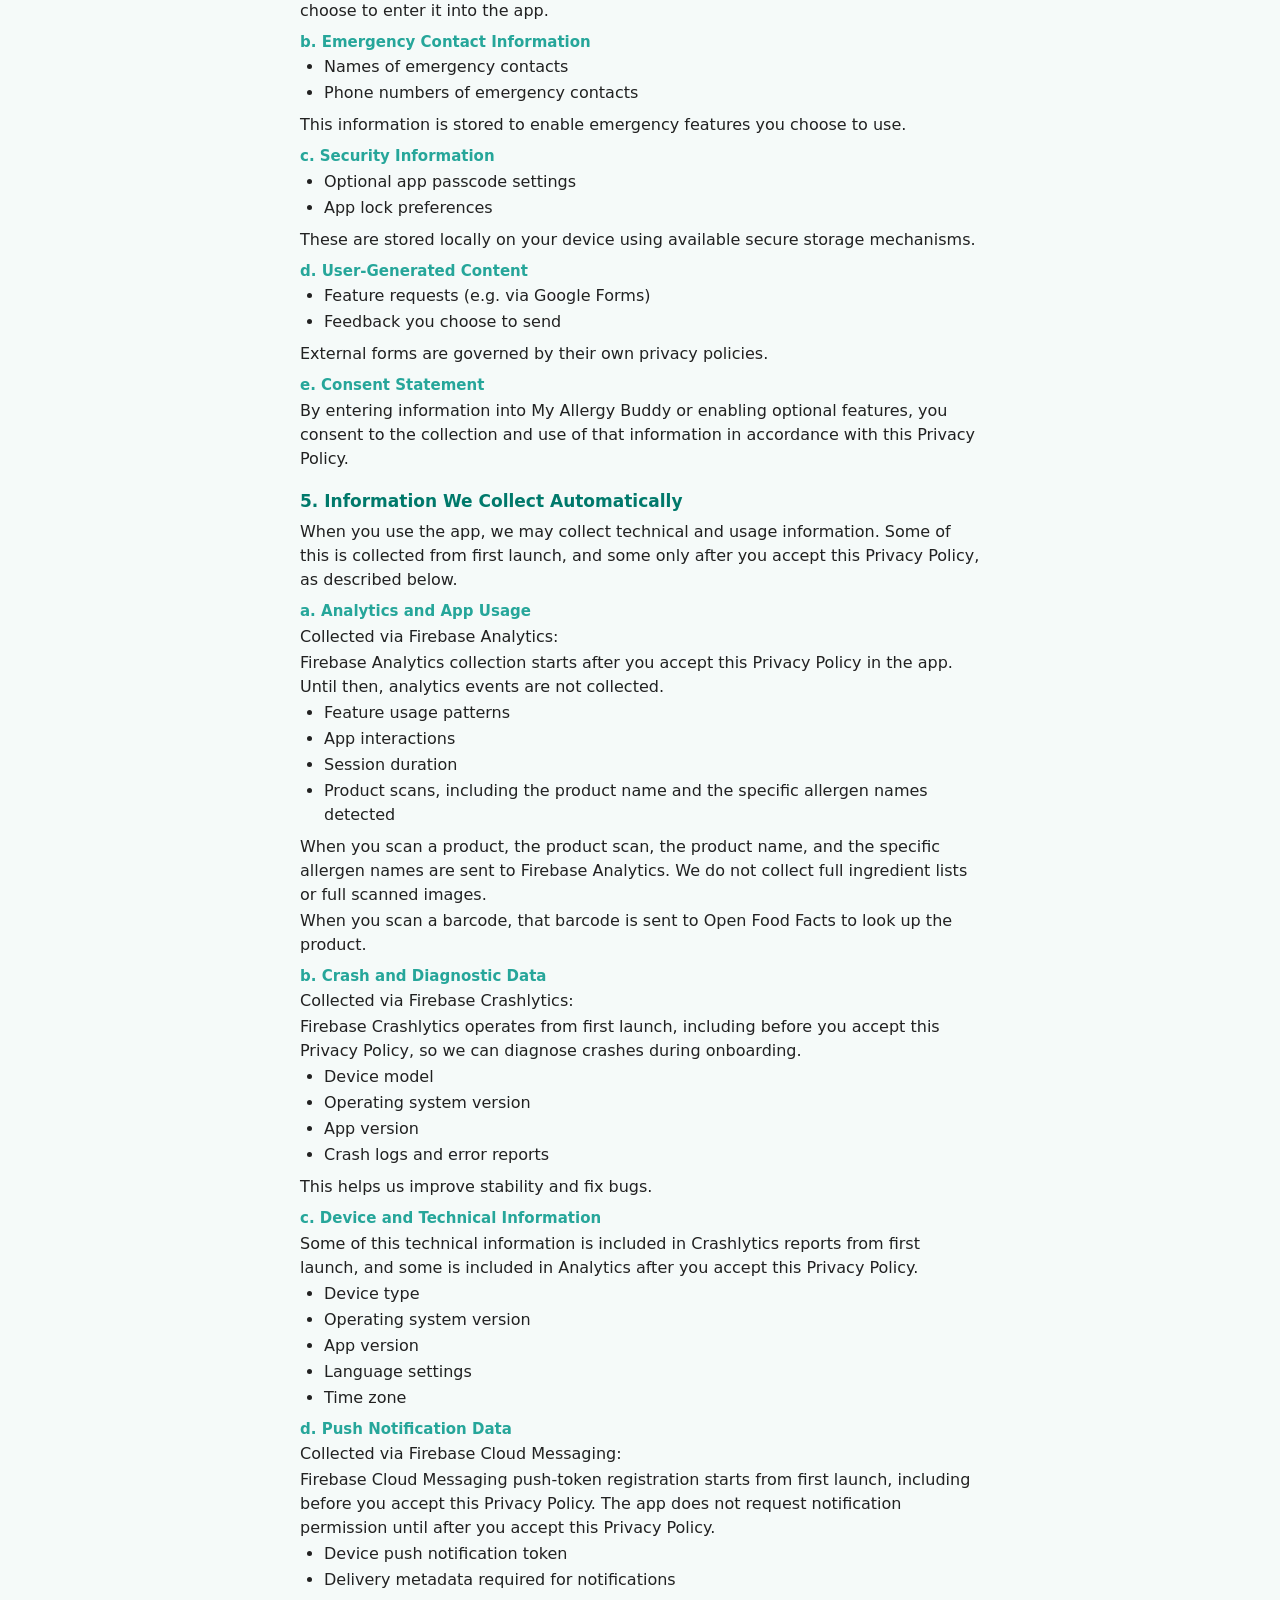
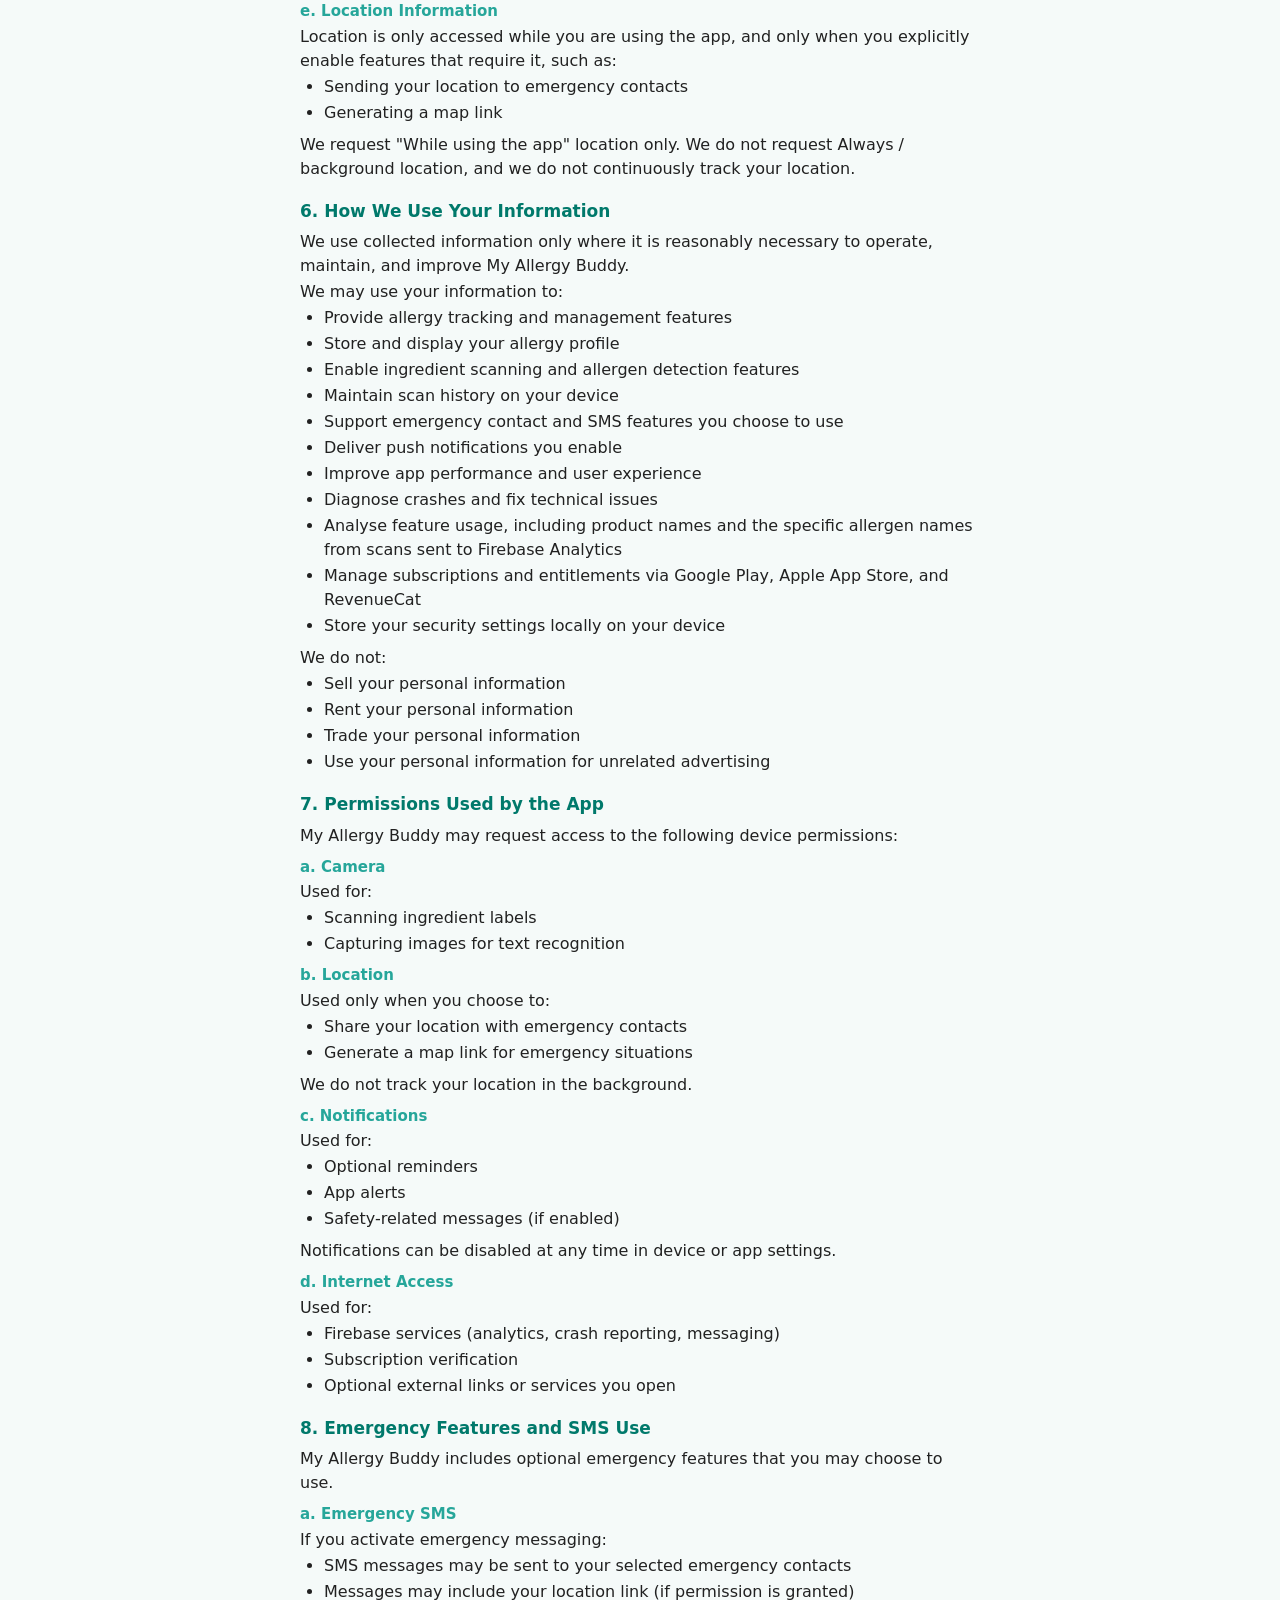
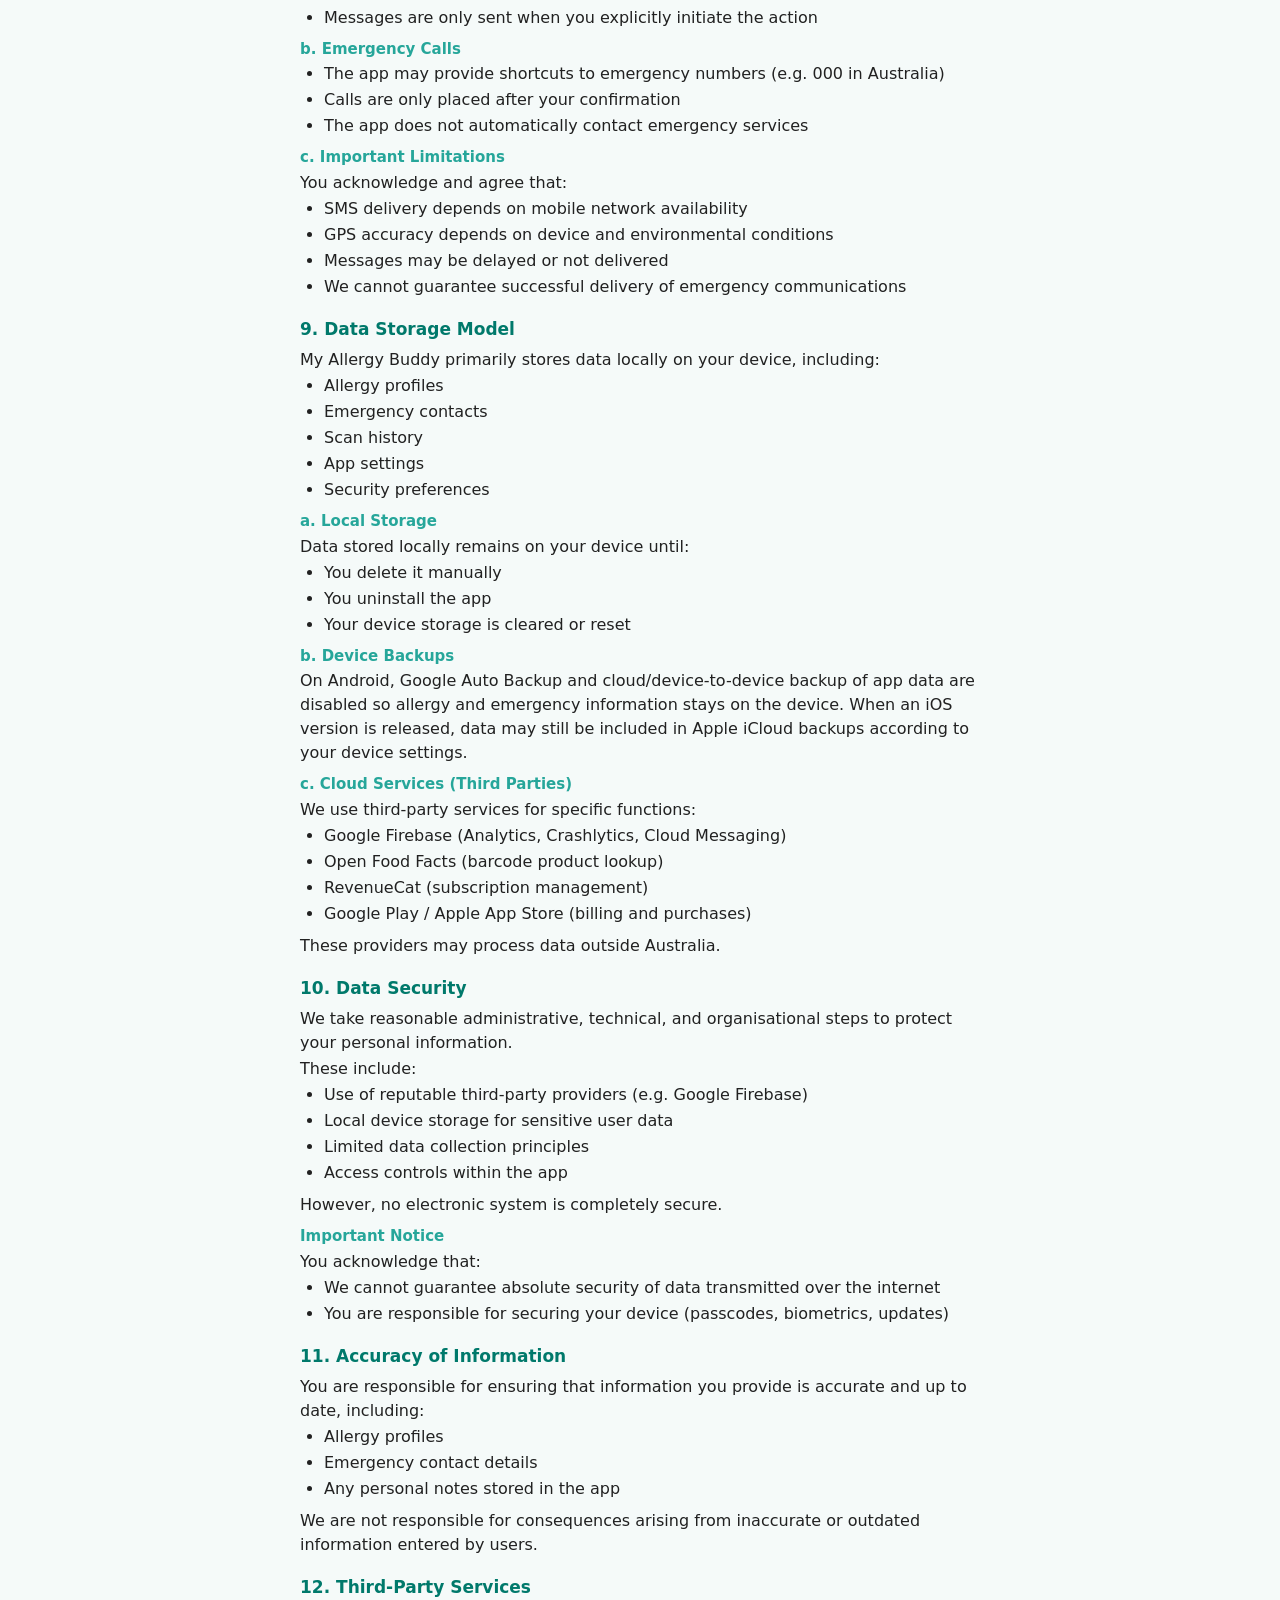
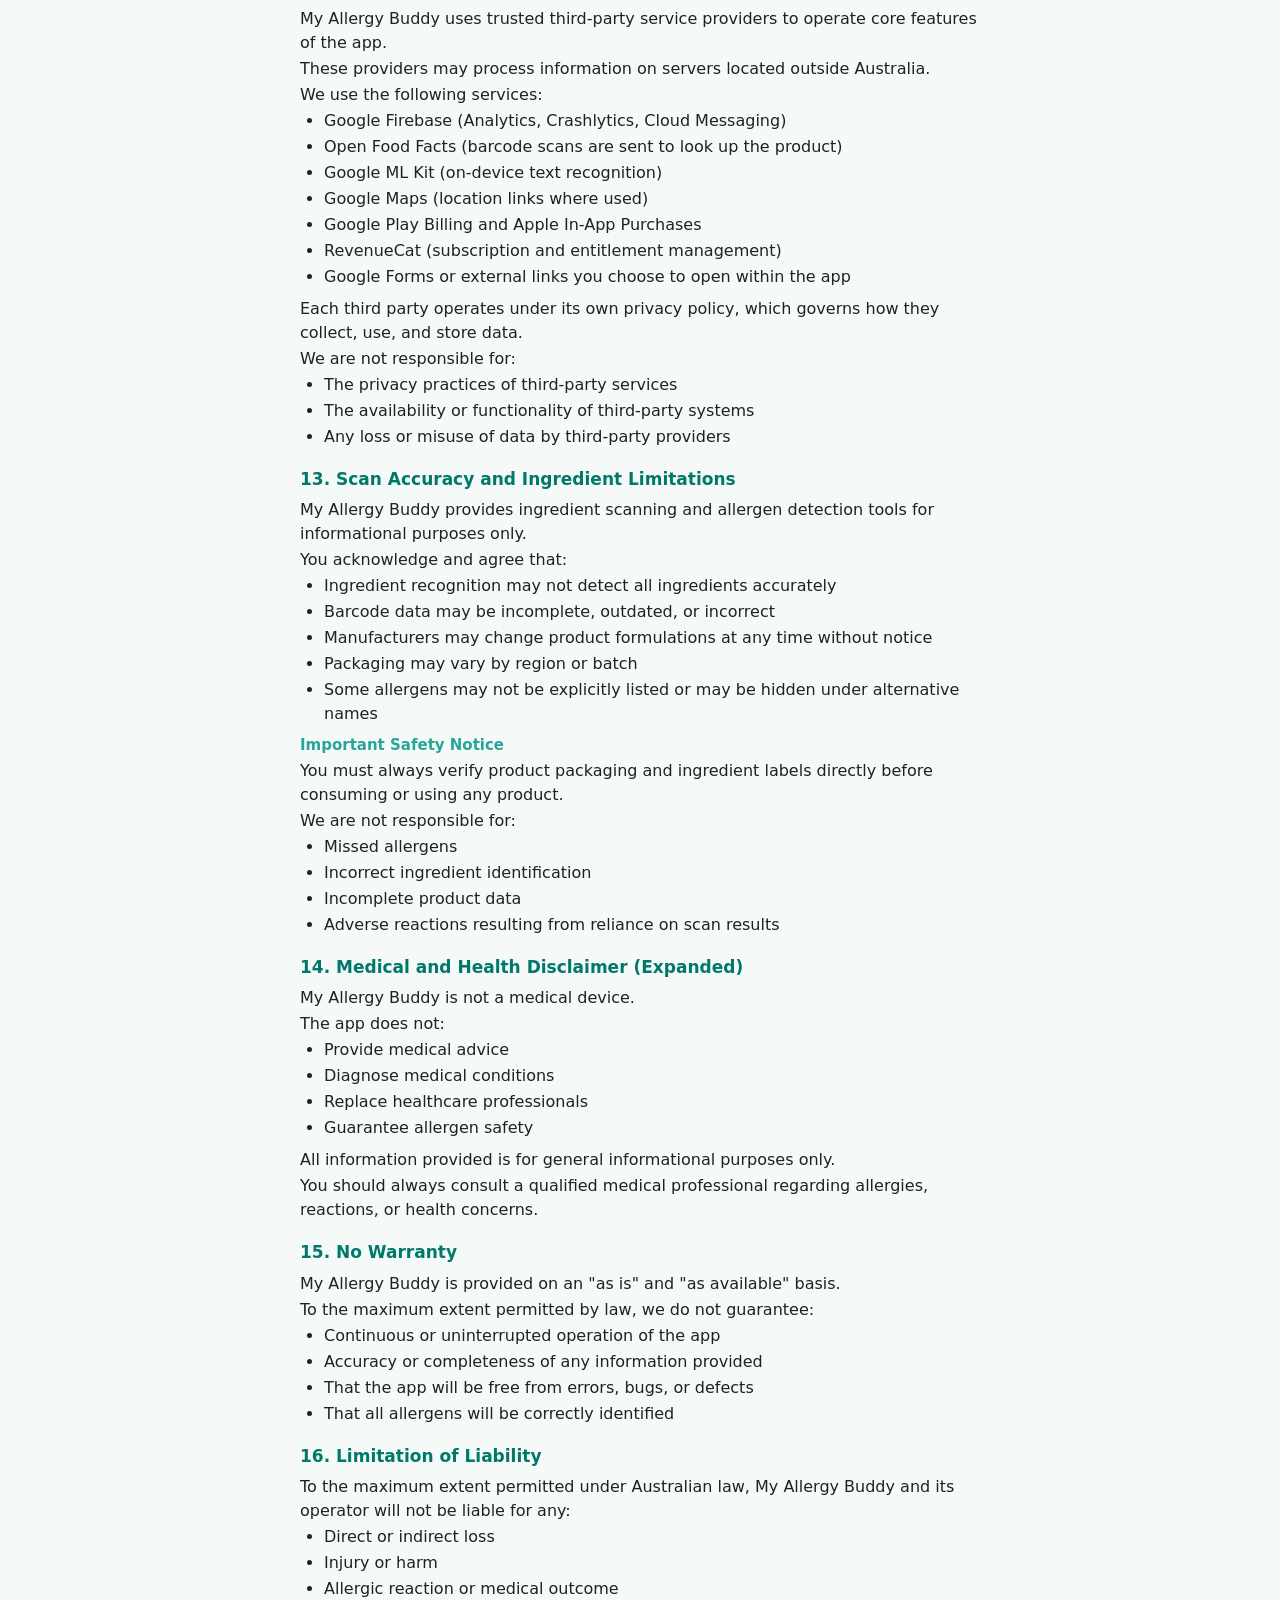
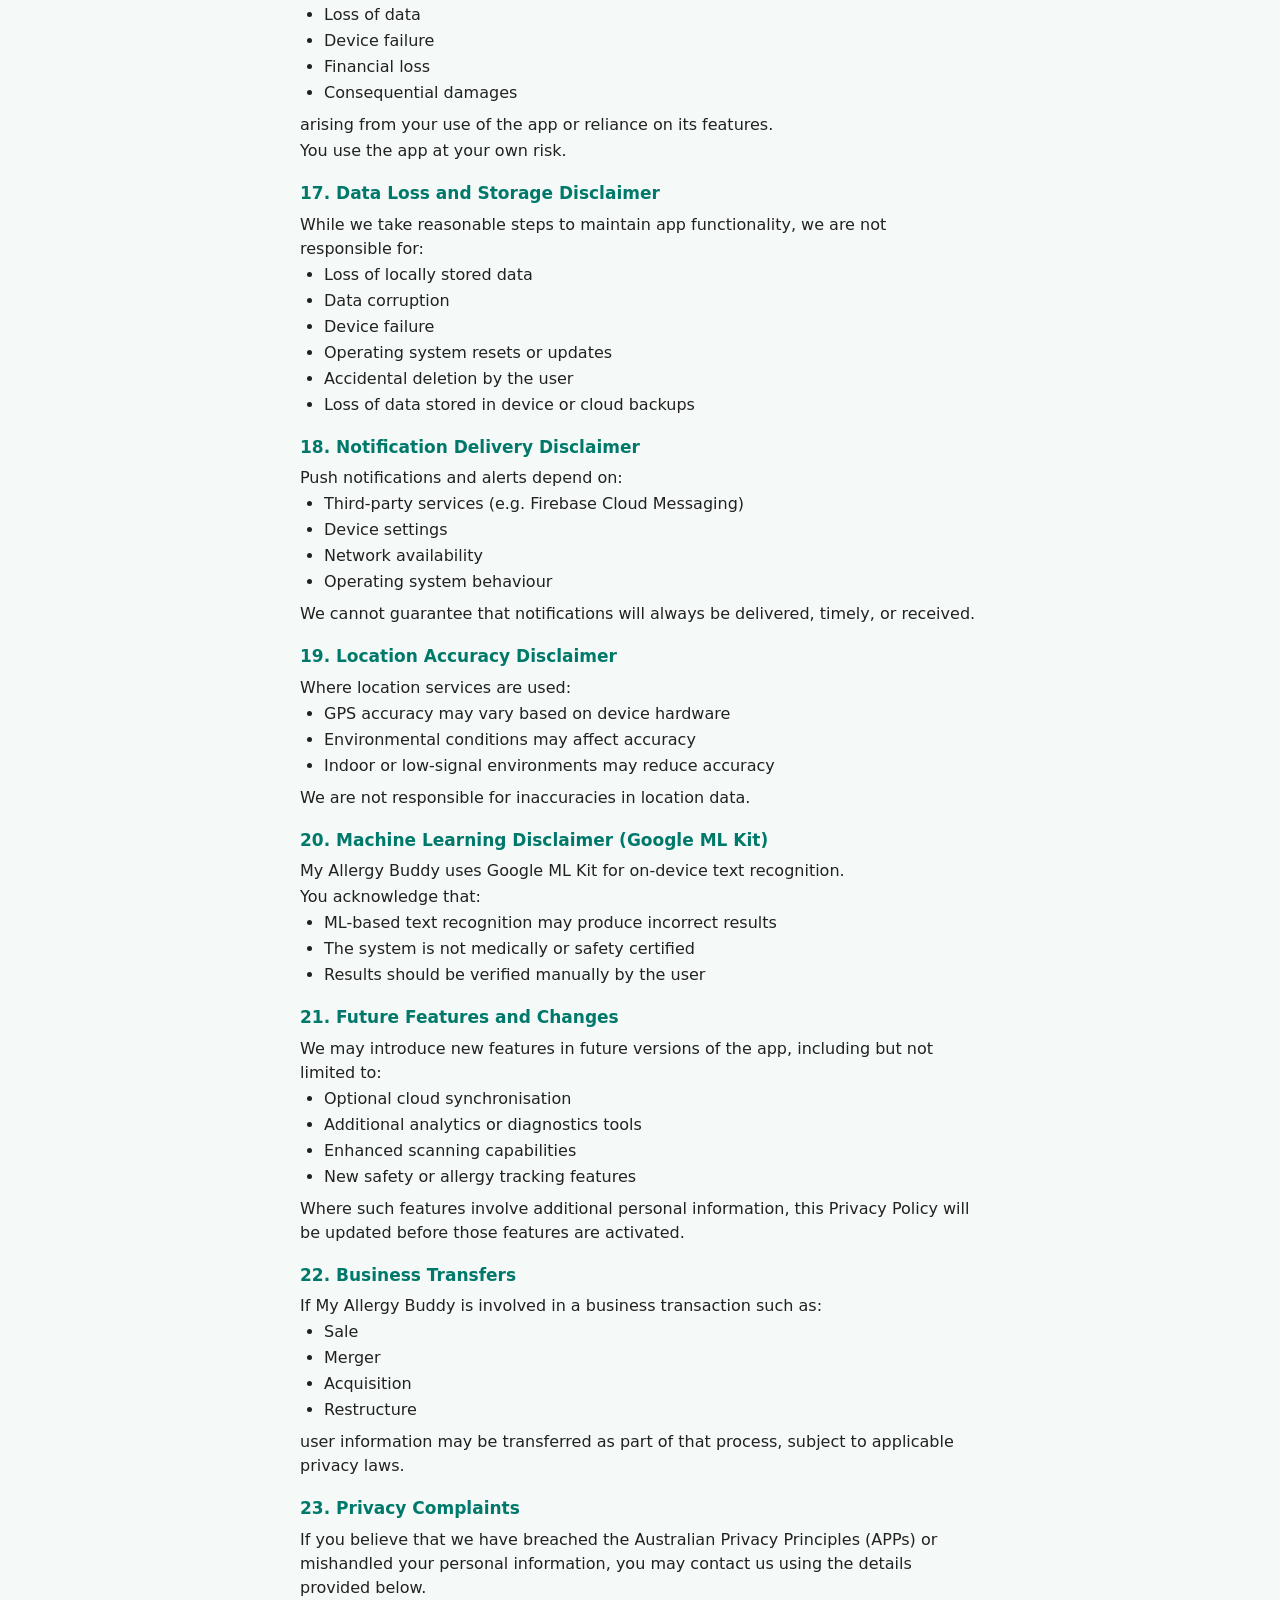
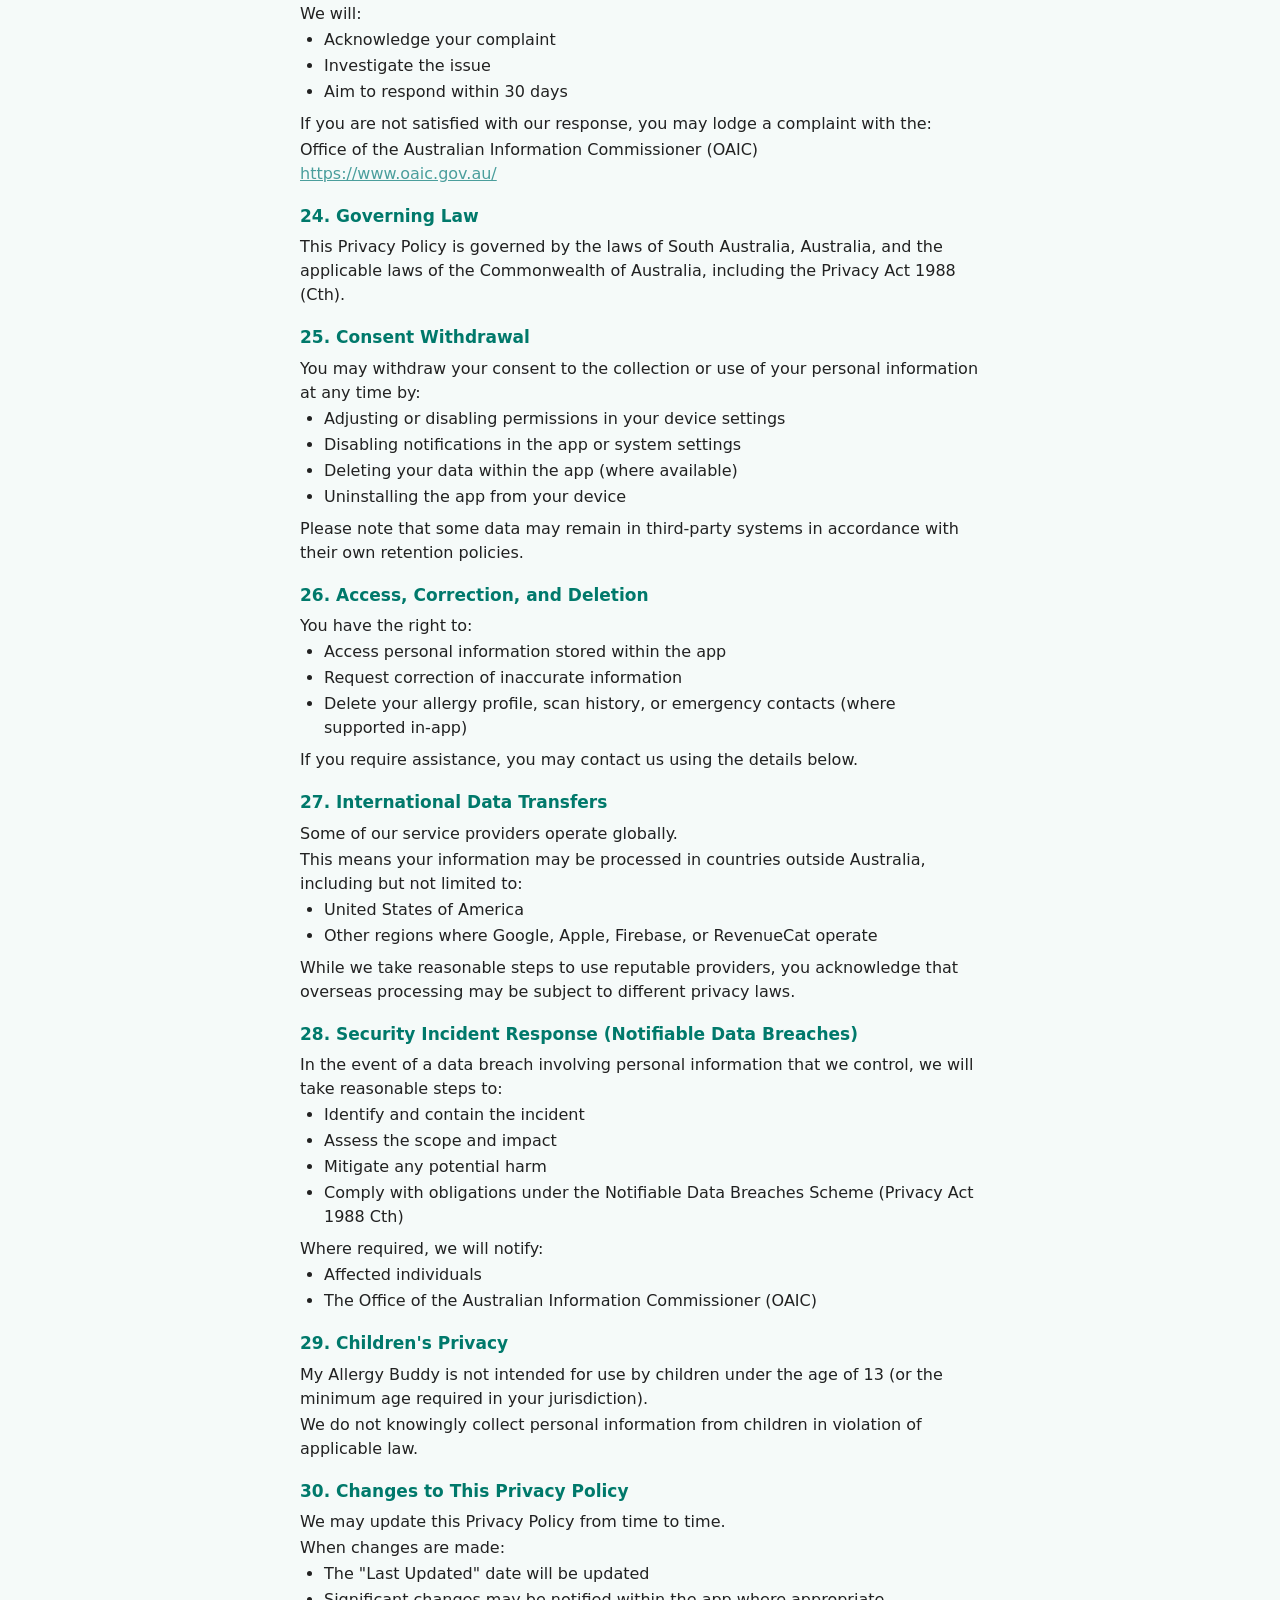
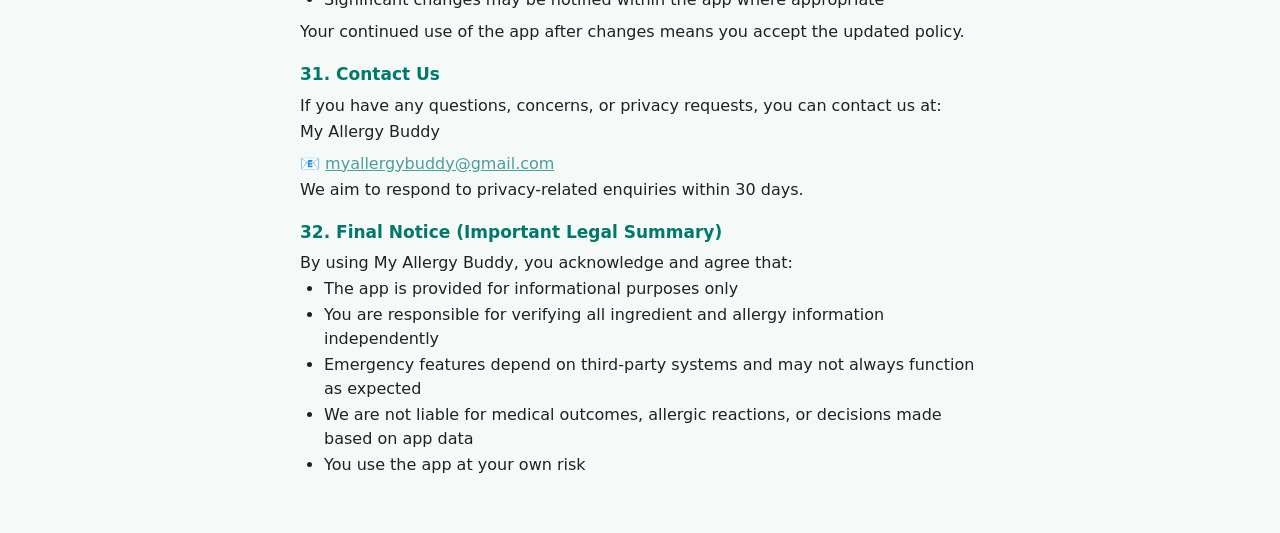
==== commit cf05cbb1: "Disclose barcode lookups to Open Food Facts and when analytics, crashes, and push tokens start. Co-a" ====
--- a/hosting/privacy-policy.html
+++ b/hosting/privacy-policy.html
@@ -19,7 +19,7 @@
       <p>How we protect your data</p>
     </header>
 
-    <p class="last-updated">Last updated: July 2026</p>
+    <p class="last-updated">Last updated: September 2026</p>
 
     <h2>1. Introduction</h2>
     <p>My Allergy Buddy ("we", "our", "us") is operated by My Allergy Buddy, an Australian sole trader based in Australia.</p>
@@ -92,9 +92,10 @@
     <p>By entering information into My Allergy Buddy or enabling optional features, you consent to the collection and use of that information in accordance with this Privacy Policy.</p>
 
     <h2>5. Information We Collect Automatically</h2>
-    <p>When you use the app, we may automatically collect technical and usage information, including:</p>
+    <p>When you use the app, we may collect technical and usage information. Some of this is collected from first launch, and some only after you accept this Privacy Policy, as described below.</p>
     <h3>a. Analytics and App Usage</h3>
     <p>Collected via Firebase Analytics:</p>
+    <p>Firebase Analytics collection starts after you accept this Privacy Policy in the app. Until then, analytics events are not collected.</p>
     <ul>
       <li>Feature usage patterns</li>
       <li>App interactions</li>
@@ -102,8 +103,10 @@
       <li>Product scans, including the product name and the specific allergen names detected</li>
     </ul>
     <p>When you scan a product, the product scan, the product name, and the specific allergen names are sent to Firebase Analytics. We do not collect full ingredient lists or full scanned images.</p>
+    <p>When you scan a barcode, that barcode is sent to Open Food Facts to look up the product.</p>
     <h3>b. Crash and Diagnostic Data</h3>
     <p>Collected via Firebase Crashlytics:</p>
+    <p>Firebase Crashlytics operates from first launch, including before you accept this Privacy Policy, so we can diagnose crashes during onboarding.</p>
     <ul>
       <li>Device model</li>
       <li>Operating system version</li>
@@ -112,6 +115,7 @@
     </ul>
     <p>This helps us improve stability and fix bugs.</p>
     <h3>c. Device and Technical Information</h3>
+    <p>Some of this technical information is included in Crashlytics reports from first launch, and some is included in Analytics after you accept this Privacy Policy.</p>
     <ul>
       <li>Device type</li>
       <li>Operating system version</li>
@@ -121,17 +125,18 @@
     </ul>
     <h3>d. Push Notification Data</h3>
     <p>Collected via Firebase Cloud Messaging:</p>
+    <p>Firebase Cloud Messaging push-token registration starts from first launch, including before you accept this Privacy Policy. The app does not request notification permission until after you accept this Privacy Policy.</p>
     <ul>
       <li>Device push notification token</li>
       <li>Delivery metadata required for notifications</li>
     </ul>
     <h3>e. Location Information</h3>
-    <p>Location is only accessed when you explicitly enable features that require it, such as:</p>
+    <p>Location is only accessed while you are using the app, and only when you explicitly enable features that require it, such as:</p>
     <ul>
       <li>Sending your location to emergency contacts</li>
       <li>Generating a map link</li>
     </ul>
-    <p>We do not continuously track your location.</p>
+    <p>We request "While using the app" location only. We do not request Always / background location, and we do not continuously track your location.</p>
 
     <h2>6. How We Use Your Information</h2>
     <p>We use collected information only where it is reasonably necessary to operate, maintain, and improve My Allergy Buddy.</p>
@@ -145,7 +150,7 @@
       <li>Deliver push notifications you enable</li>
       <li>Improve app performance and user experience</li>
       <li>Diagnose crashes and fix technical issues</li>
-      <li>Analyse feature usage at a general, aggregated level</li>
+      <li>Analyse feature usage, including product names and the specific allergen names from scans sent to Firebase Analytics</li>
       <li>Manage subscriptions and entitlements via Google Play, Apple App Store, and RevenueCat</li>
       <li>Store your security settings locally on your device</li>
     </ul>
@@ -234,6 +239,7 @@
     <p>We use third-party services for specific functions:</p>
     <ul>
       <li>Google Firebase (Analytics, Crashlytics, Cloud Messaging)</li>
+      <li>Open Food Facts (barcode product lookup)</li>
       <li>RevenueCat (subscription management)</li>
       <li>Google Play / Apple App Store (billing and purchases)</li>
     </ul>
@@ -271,6 +277,7 @@
     <p>We use the following services:</p>
     <ul>
       <li>Google Firebase (Analytics, Crashlytics, Cloud Messaging)</li>
+      <li>Open Food Facts (barcode scans are sent to look up the product)</li>
       <li>Google ML Kit (on-device text recognition)</li>
       <li>Google Maps (location links where used)</li>
       <li>Google Play Billing and Apple In-App Purchases</li>
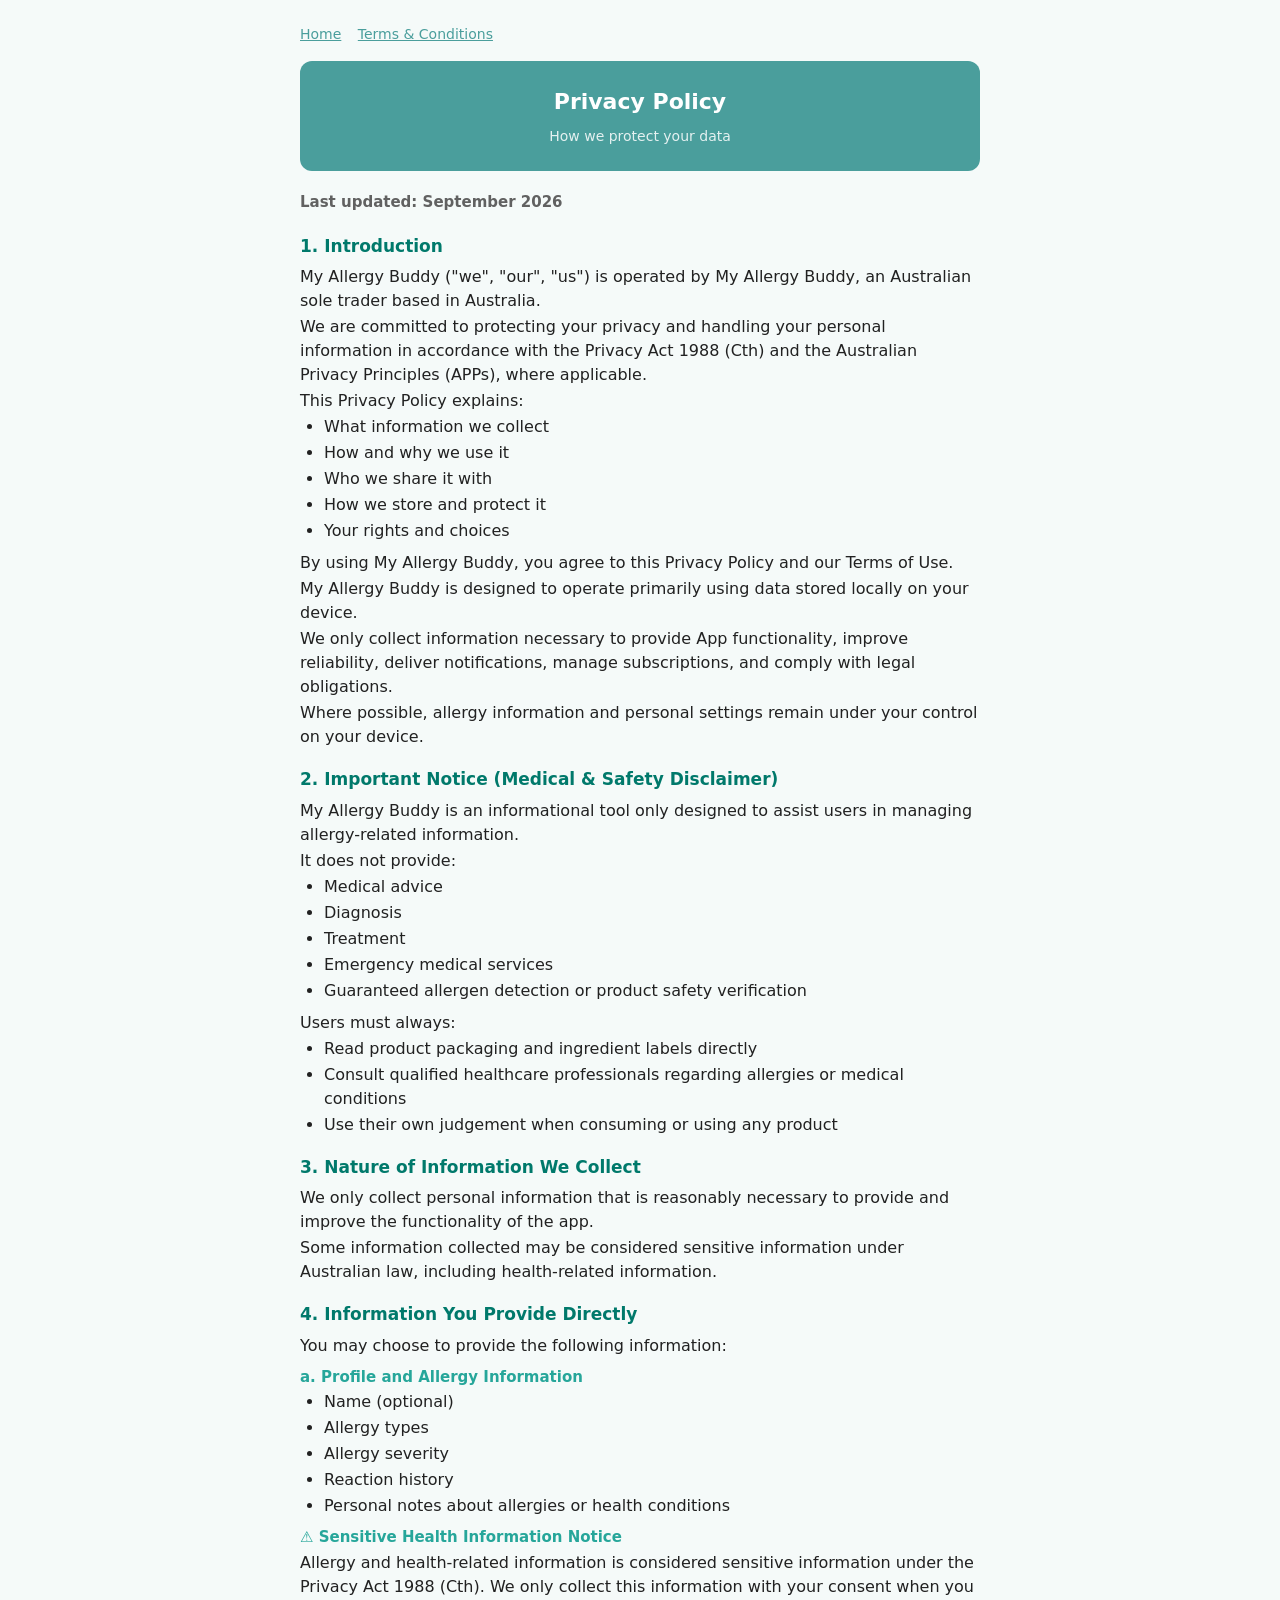
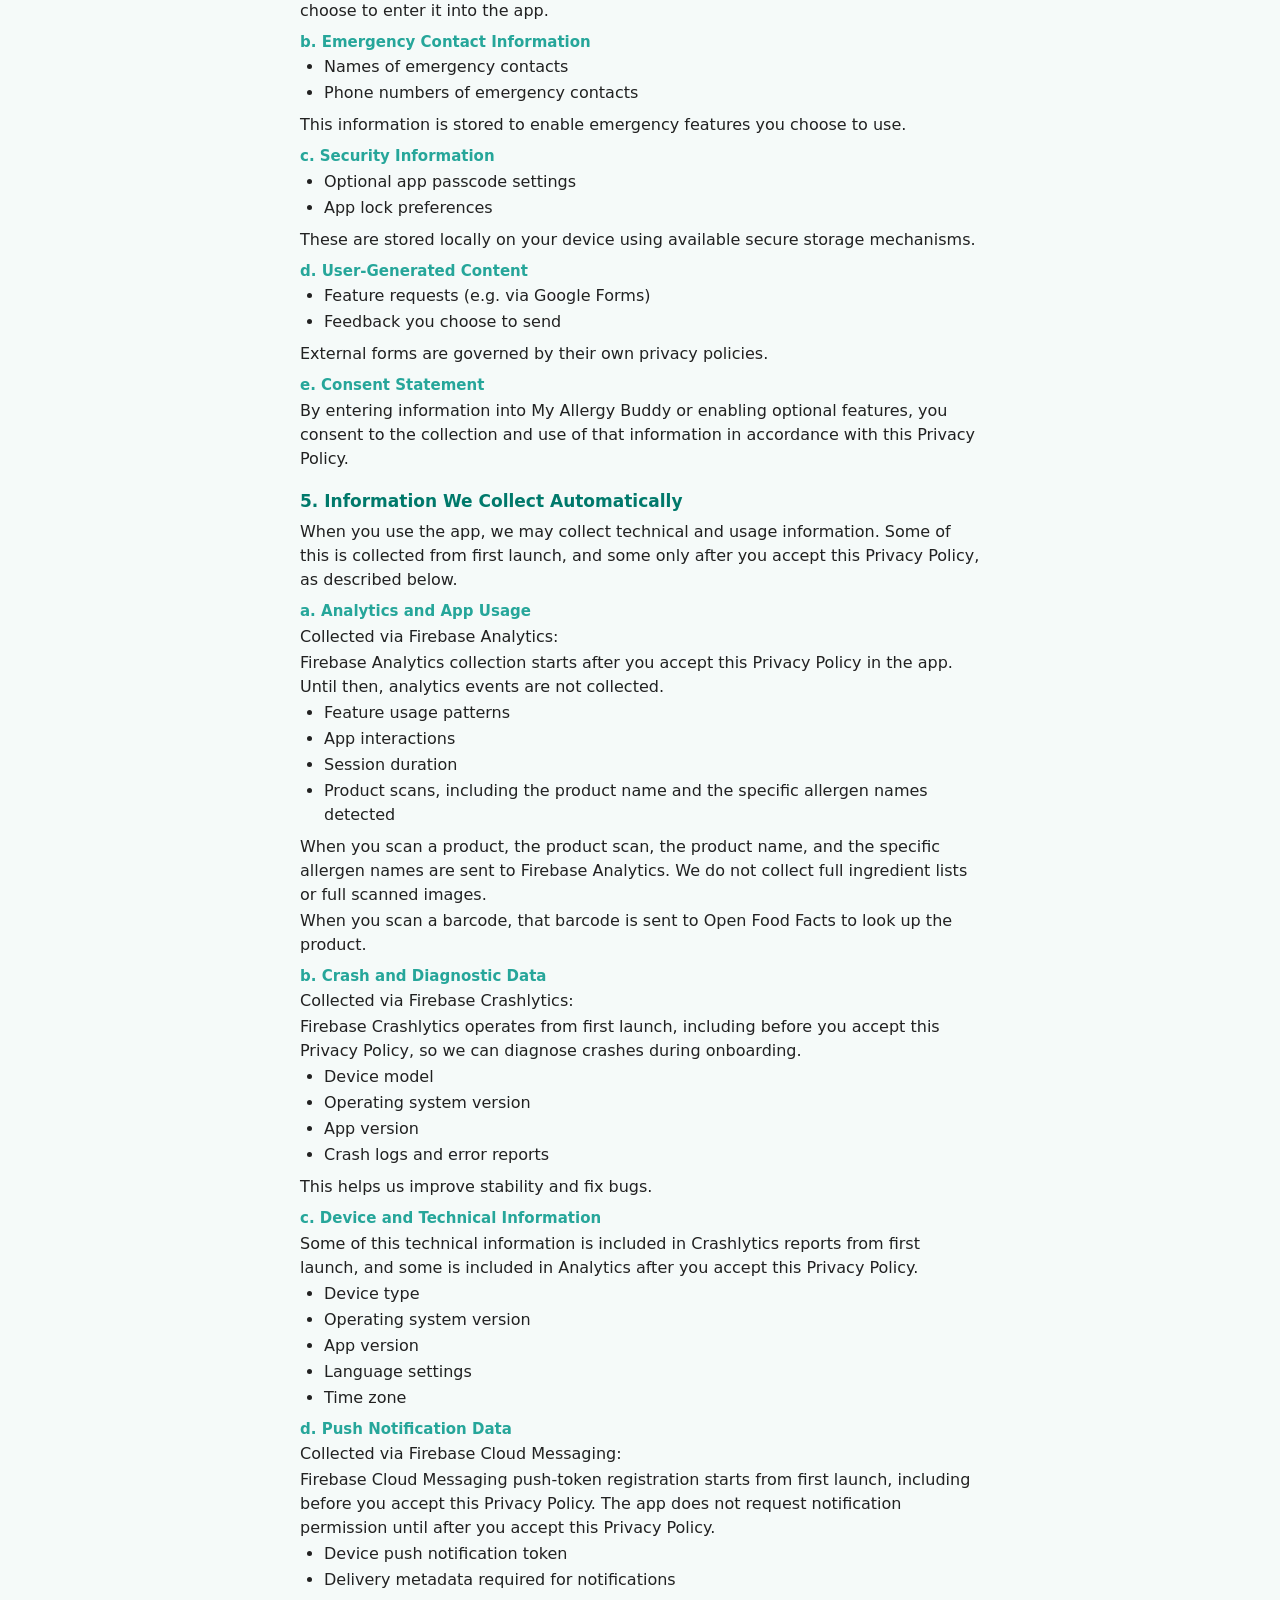
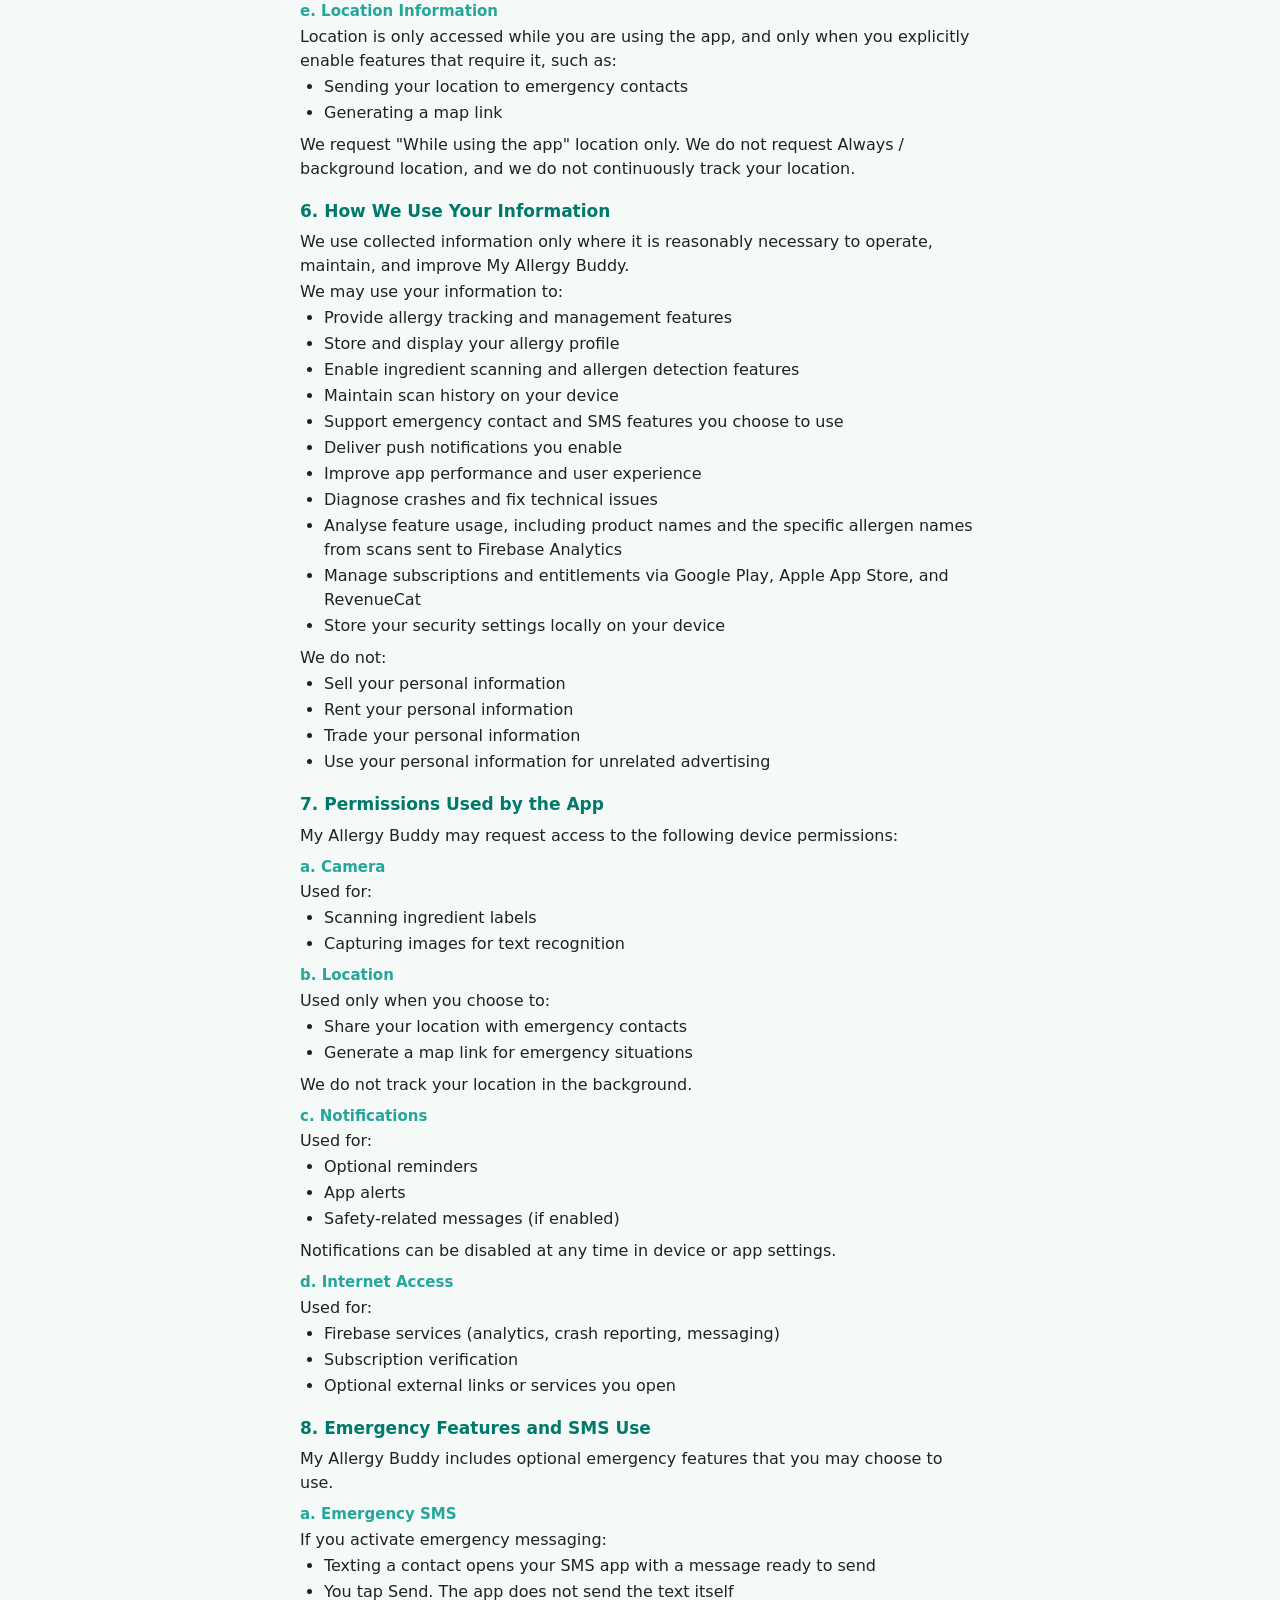
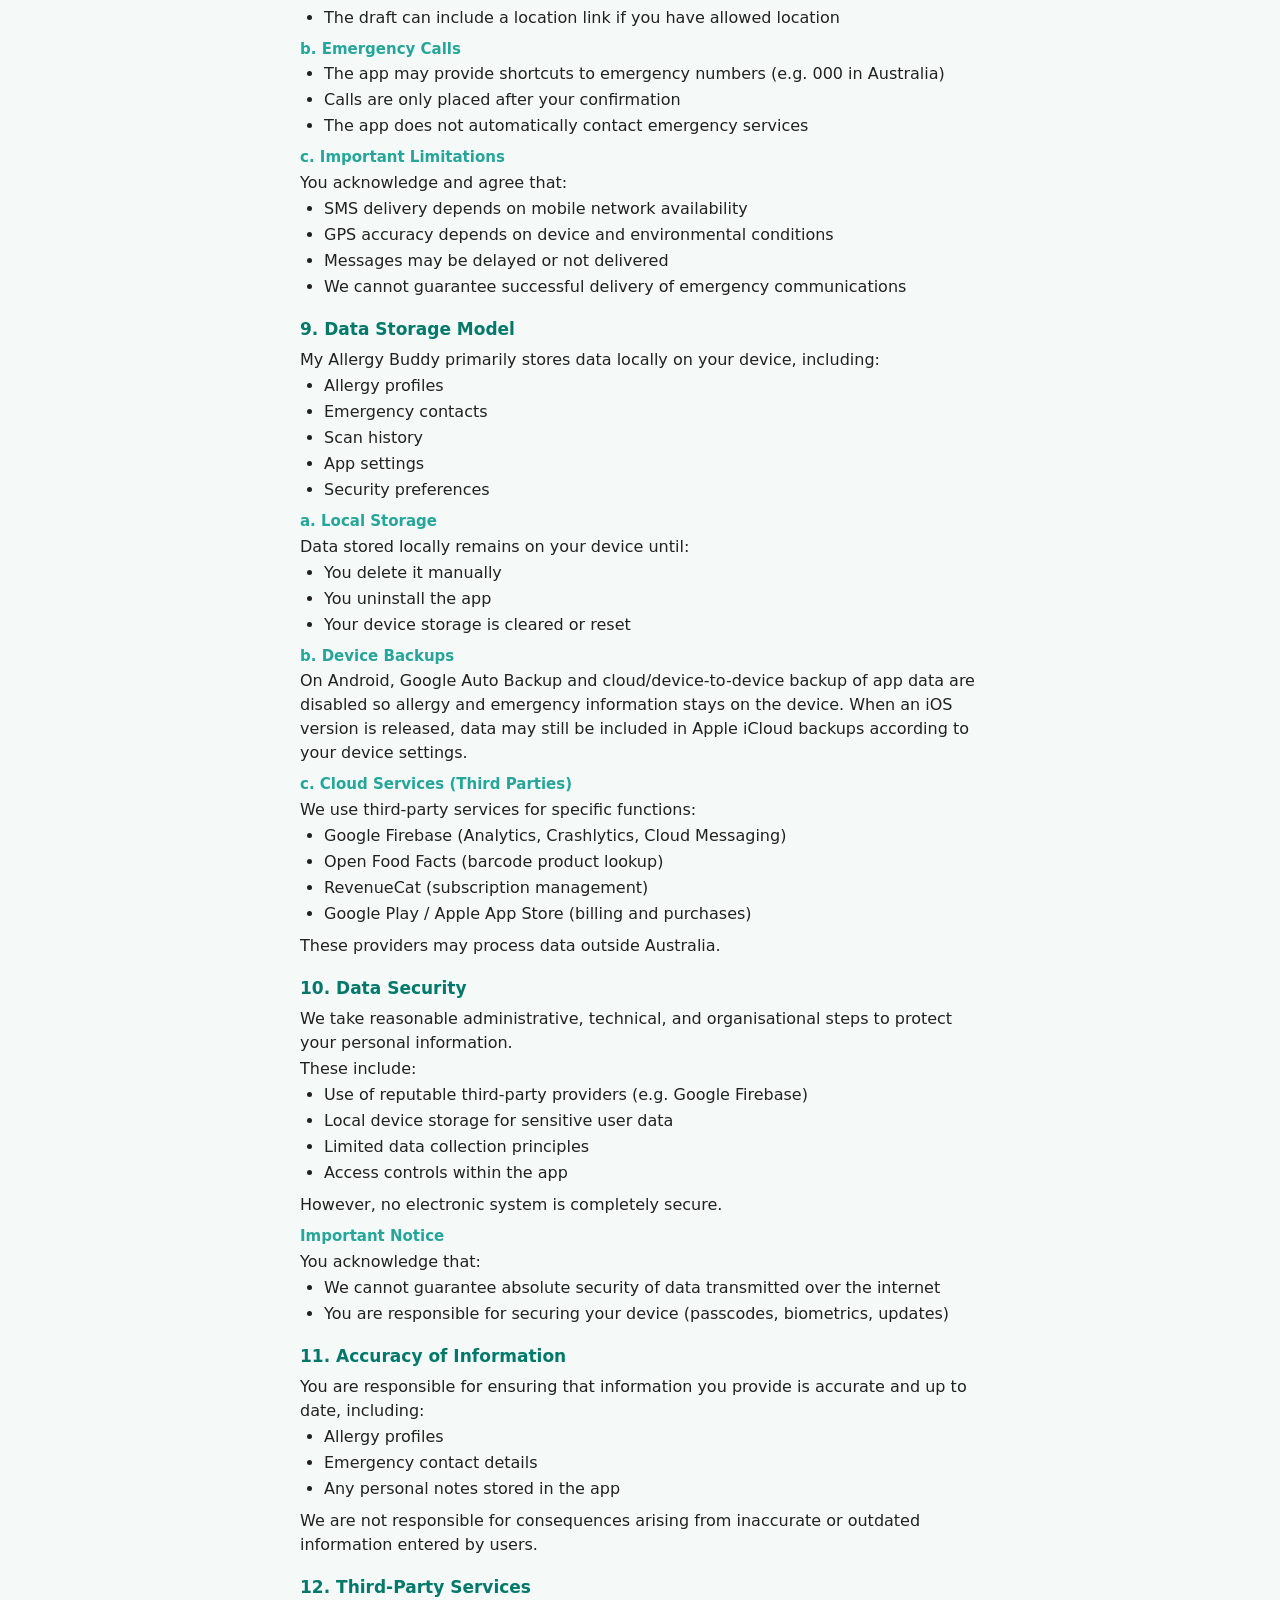
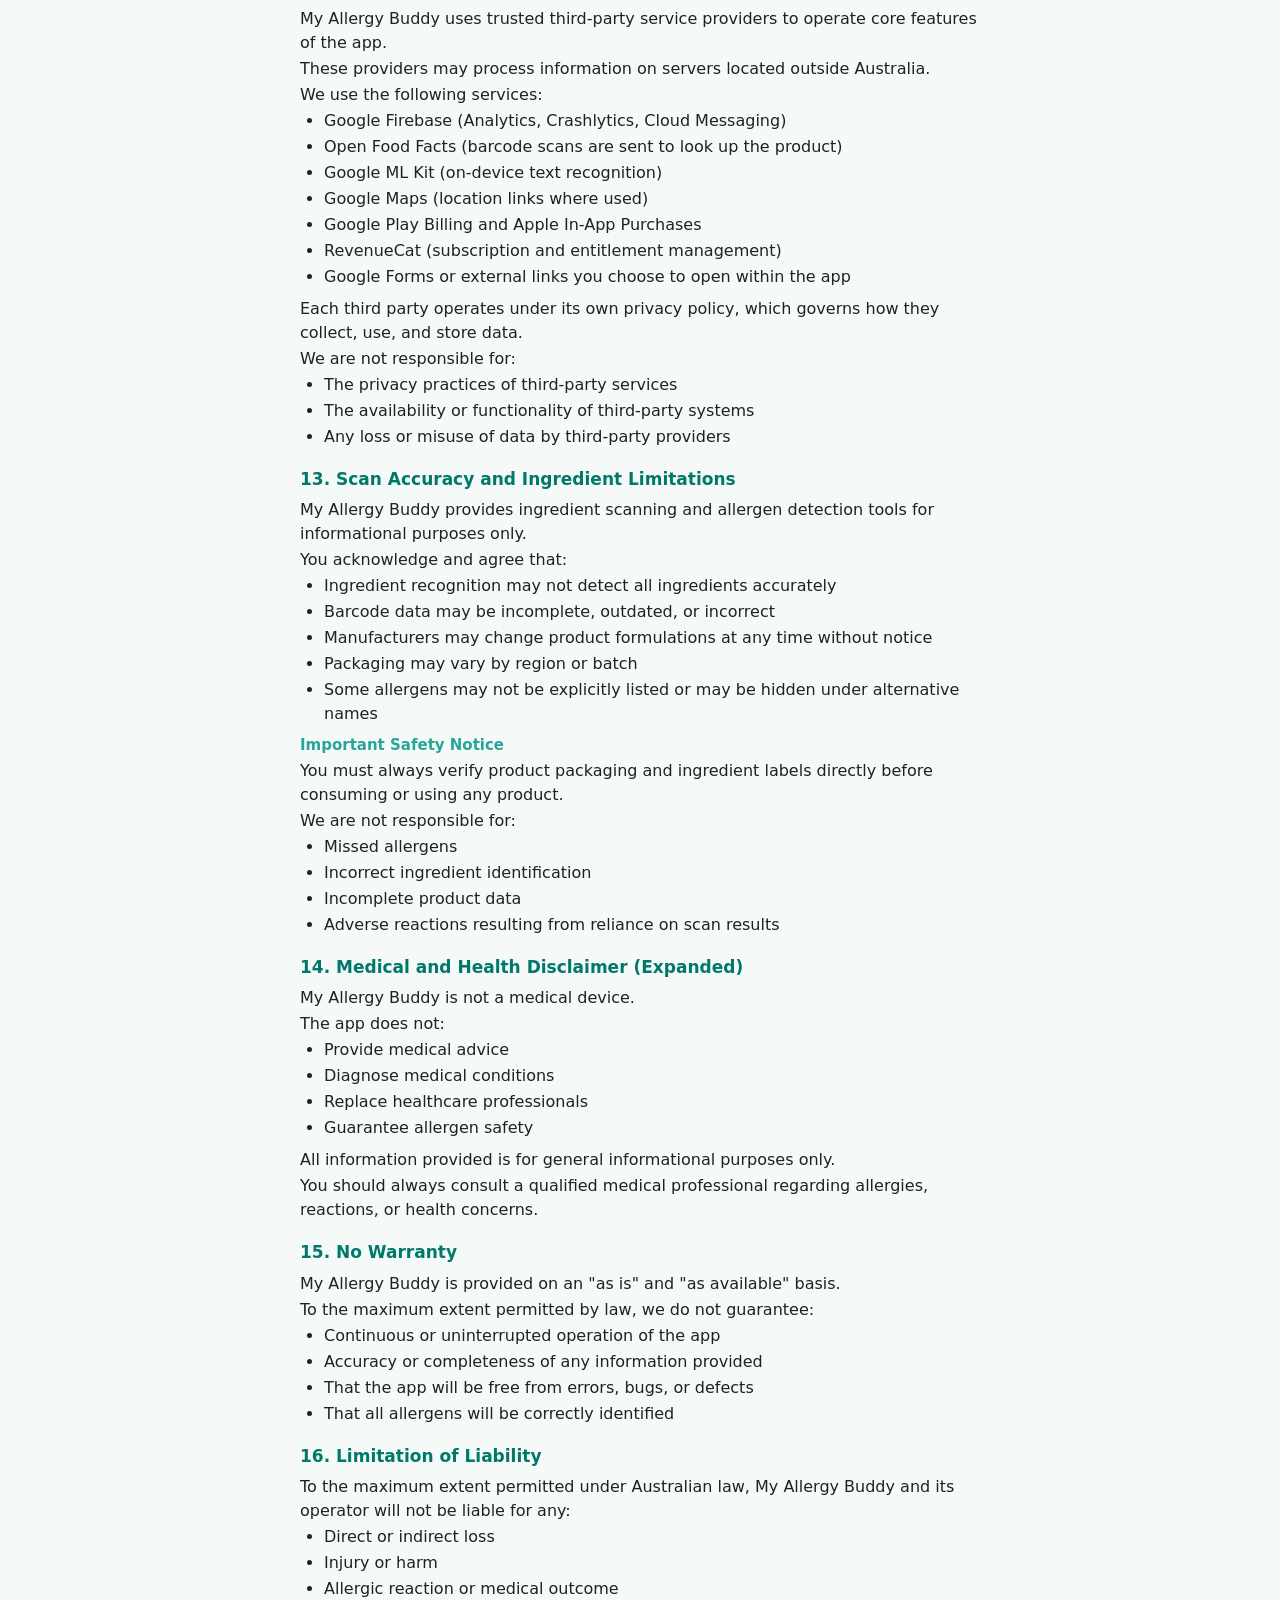
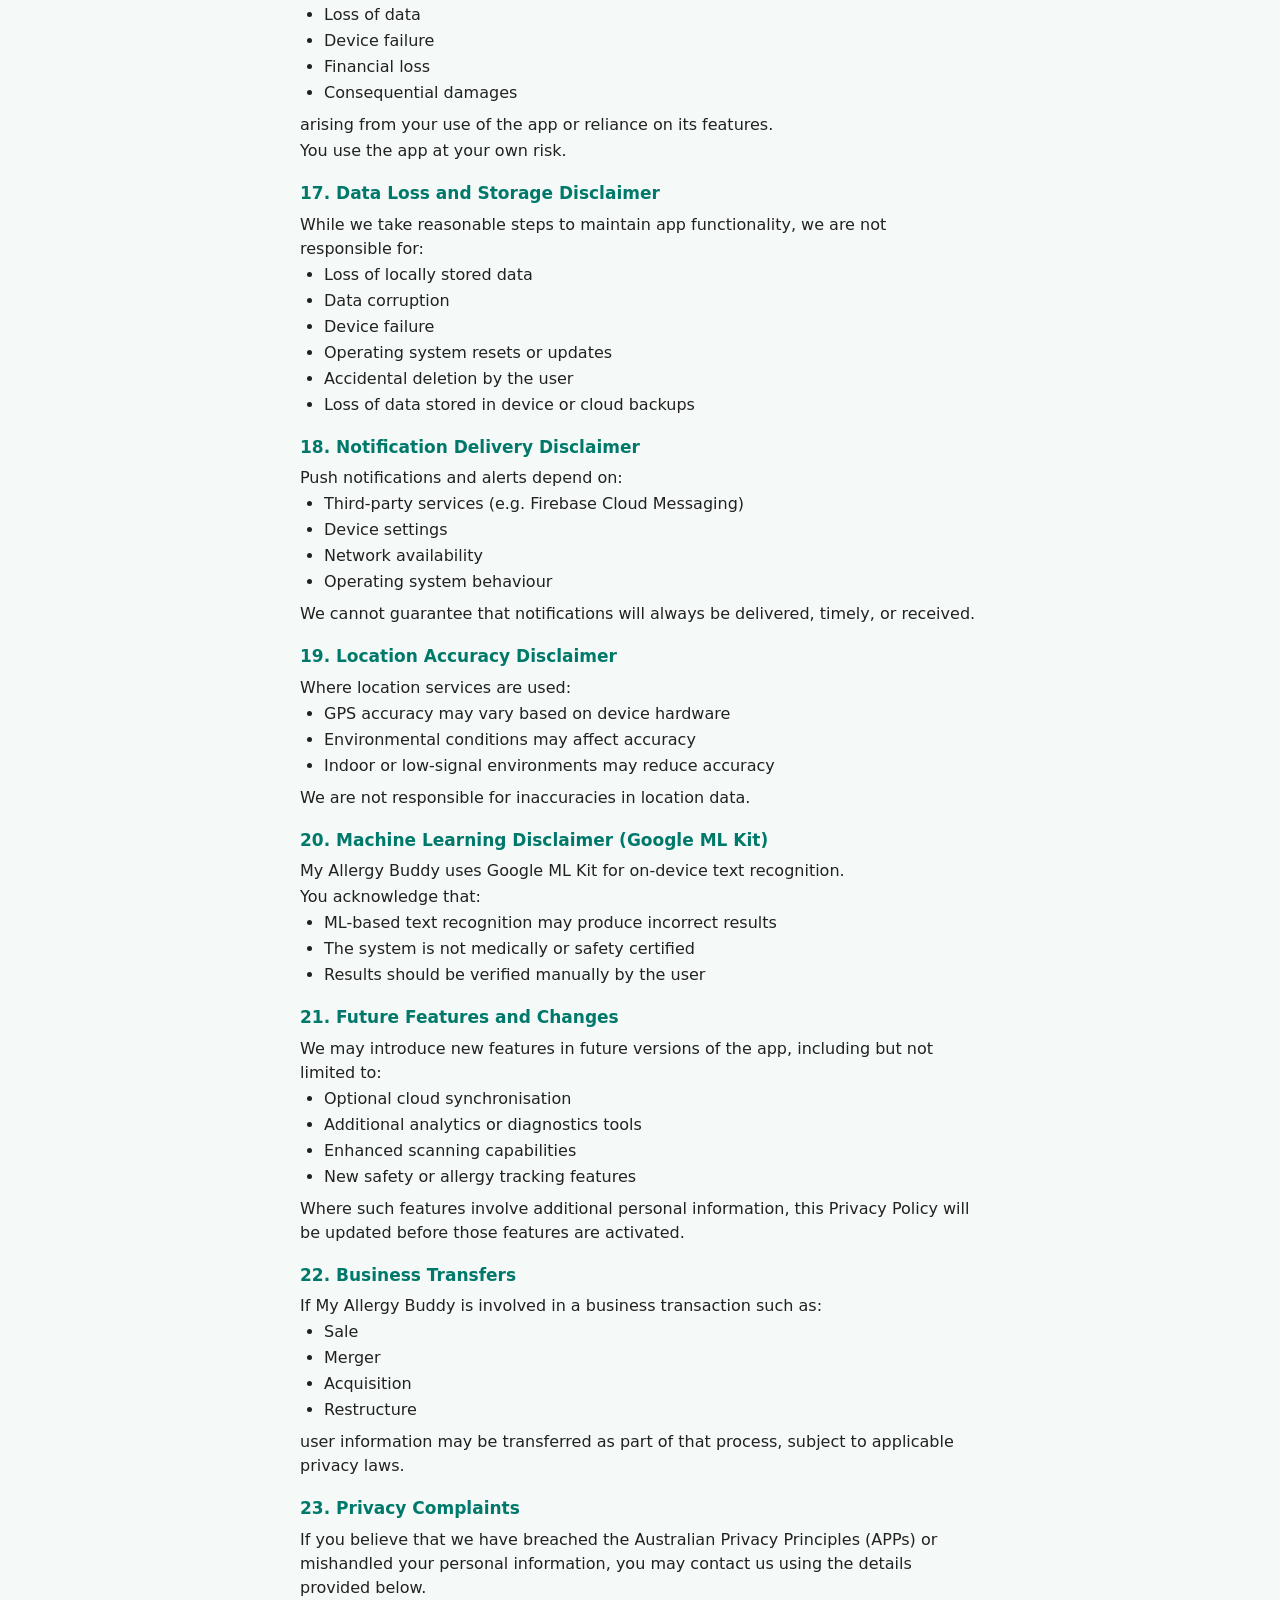
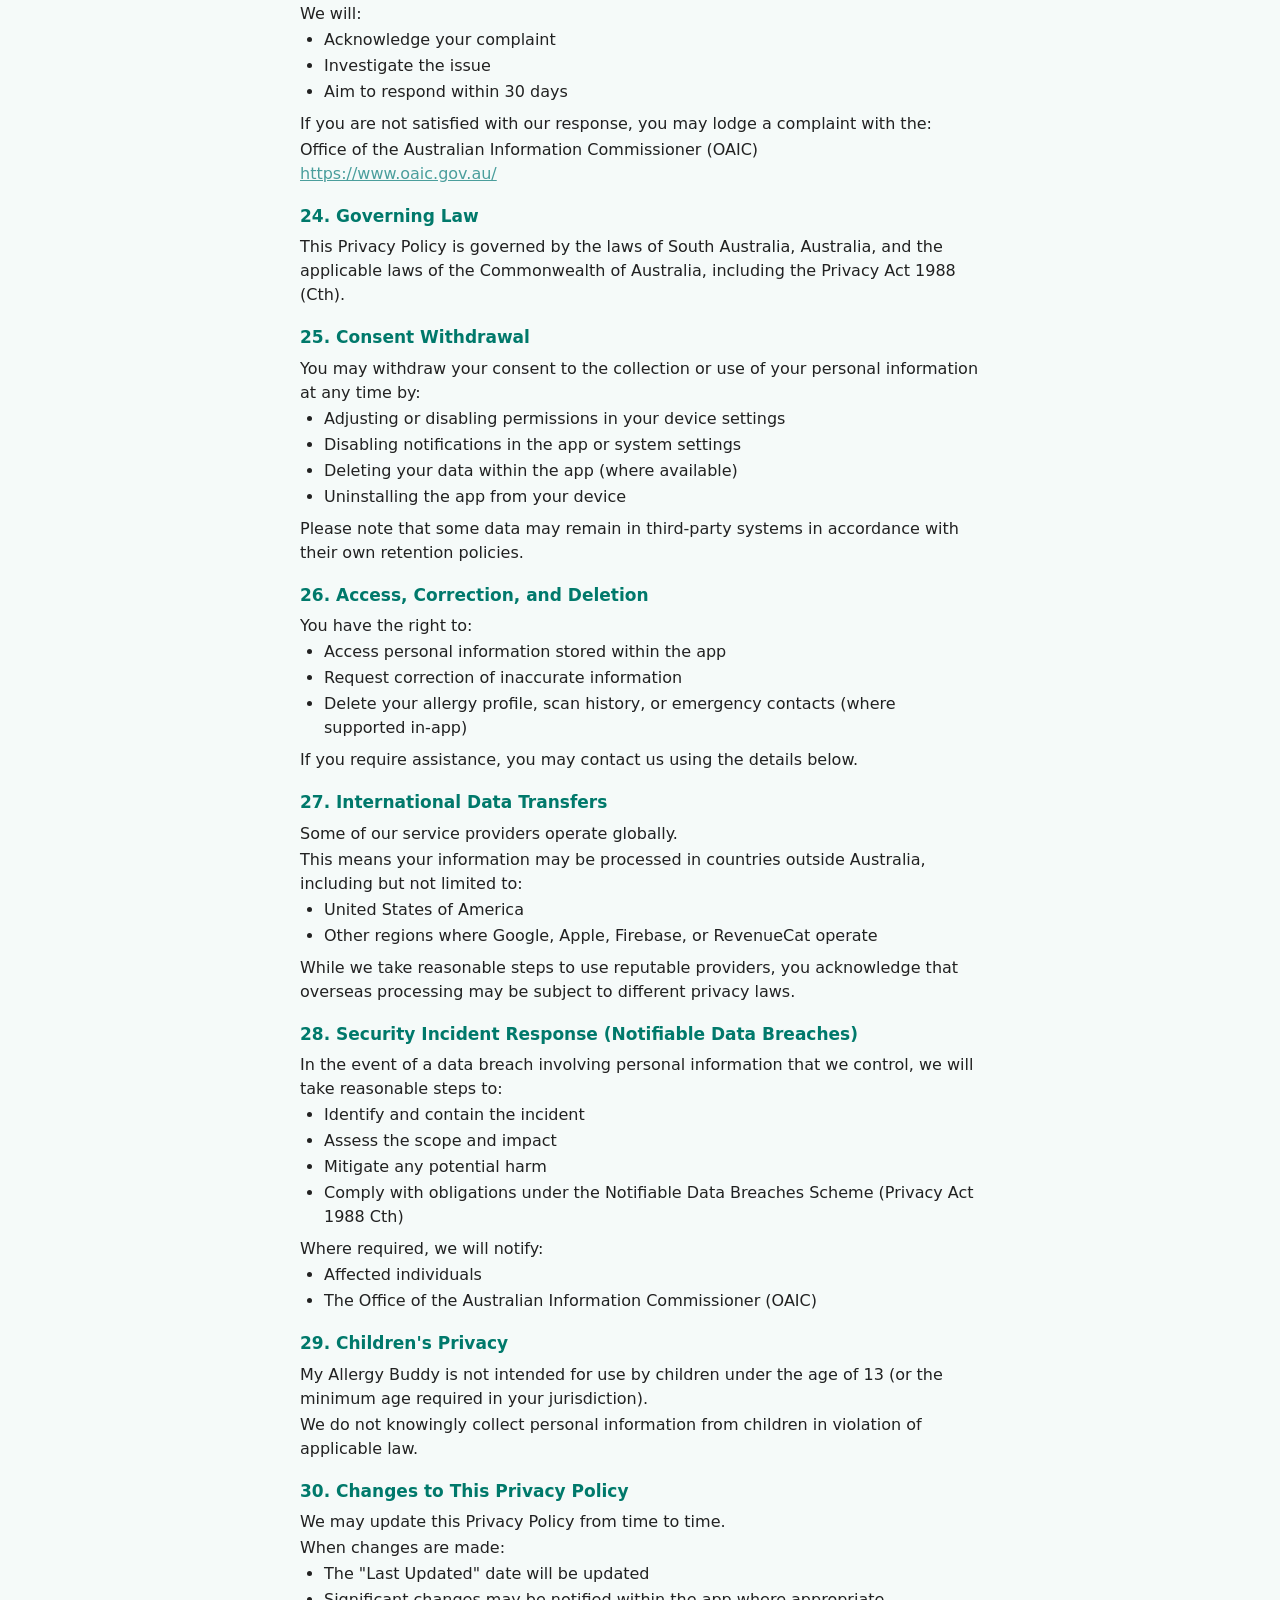
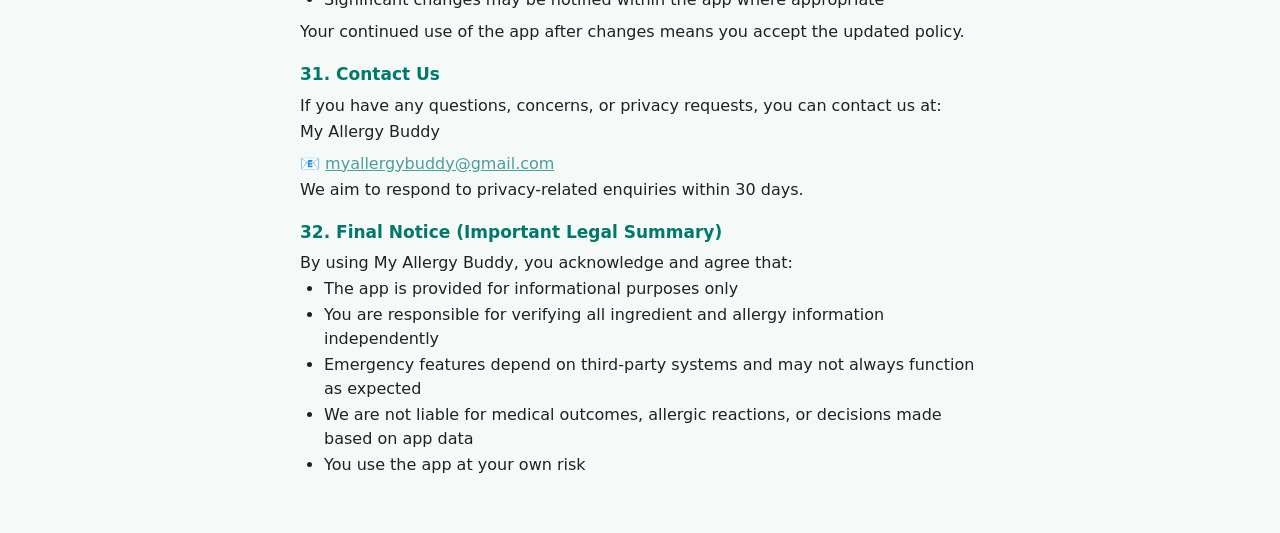
==== commit 06da1b7f: "Align emergency SMS, FAQ, and subscription copy with what the app actually does. Co-authored-by: Cur" ====
--- a/hosting/privacy-policy.html
+++ b/hosting/privacy-policy.html
@@ -198,9 +198,9 @@
     <h3>a. Emergency SMS</h3>
     <p>If you activate emergency messaging:</p>
     <ul>
-      <li>SMS messages may be sent to your selected emergency contacts</li>
-      <li>Messages may include your location link (if permission is granted)</li>
-      <li>Messages are only sent when you explicitly initiate the action</li>
+      <li>Texting a contact opens your SMS app with a message ready to send</li>
+      <li>You tap Send. The app does not send the text itself</li>
+      <li>The draft can include a location link if you have allowed location</li>
     </ul>
     <h3>b. Emergency Calls</h3>
     <ul>
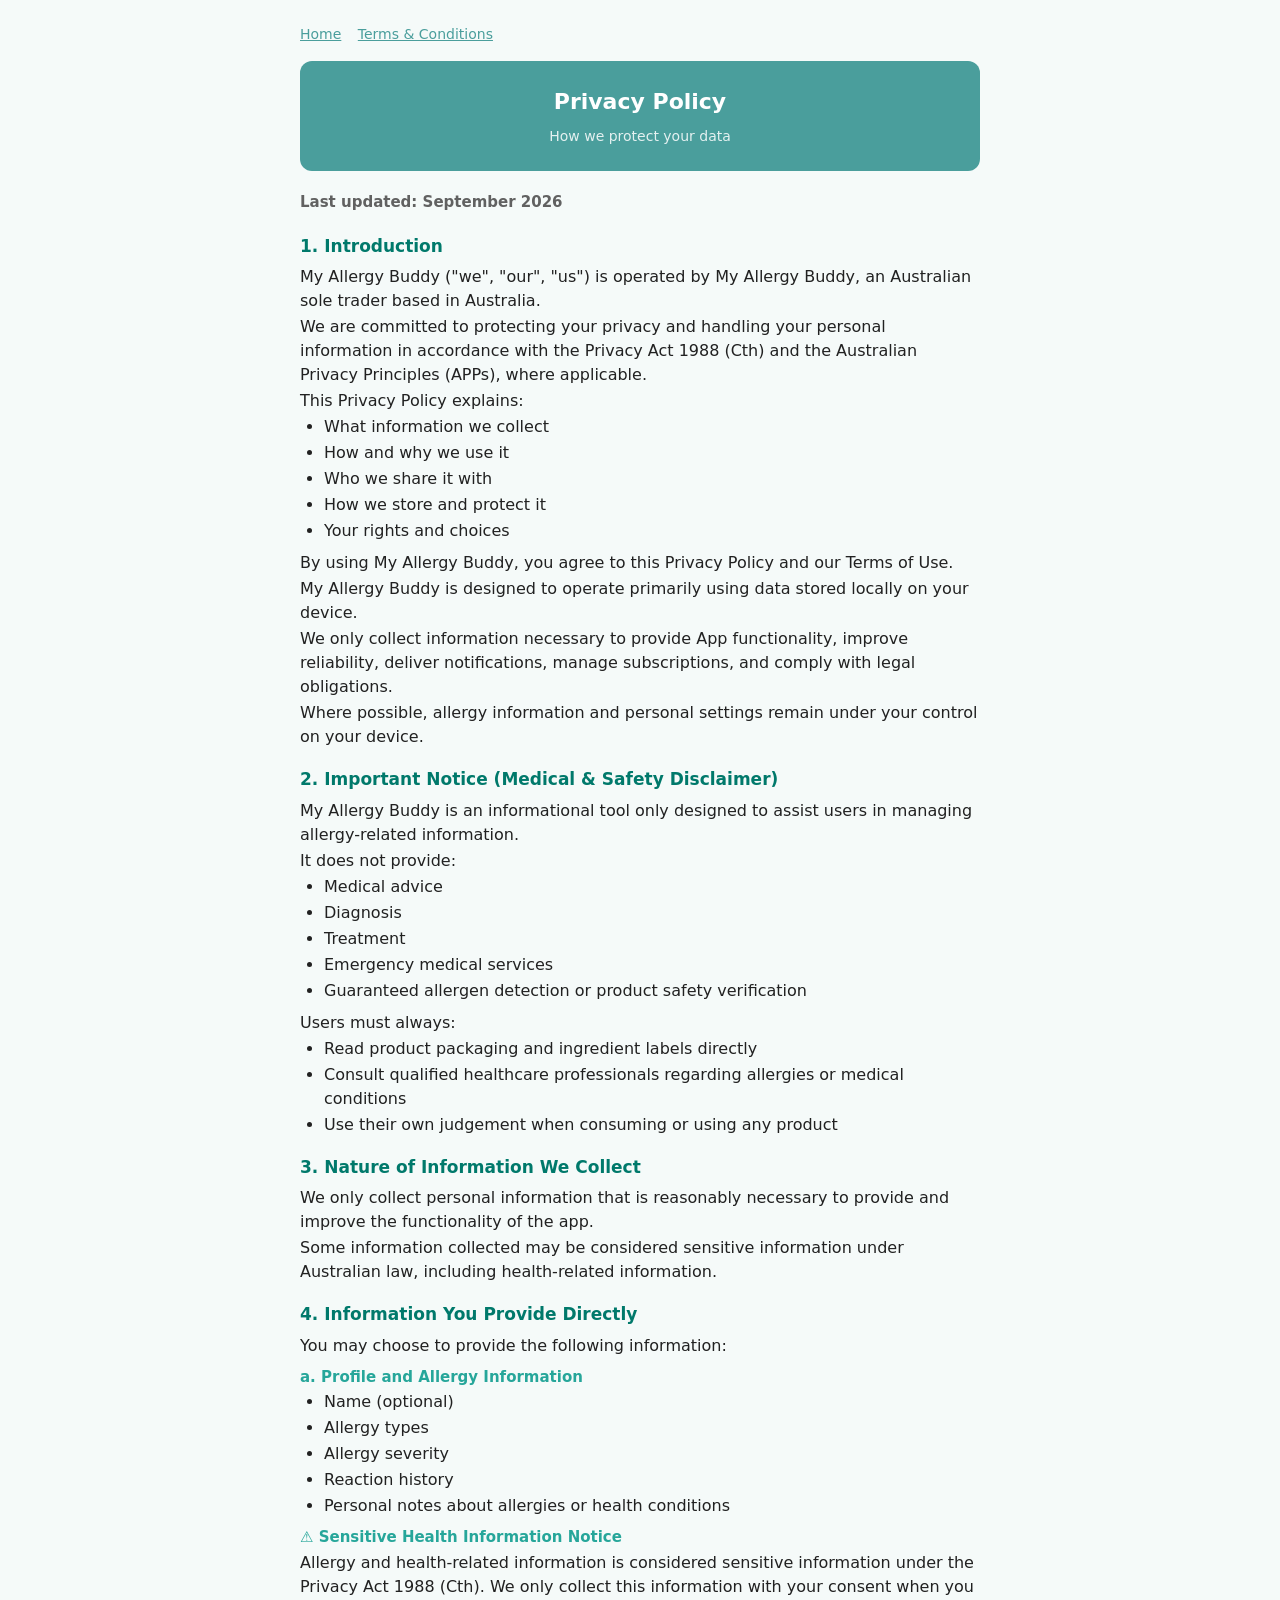
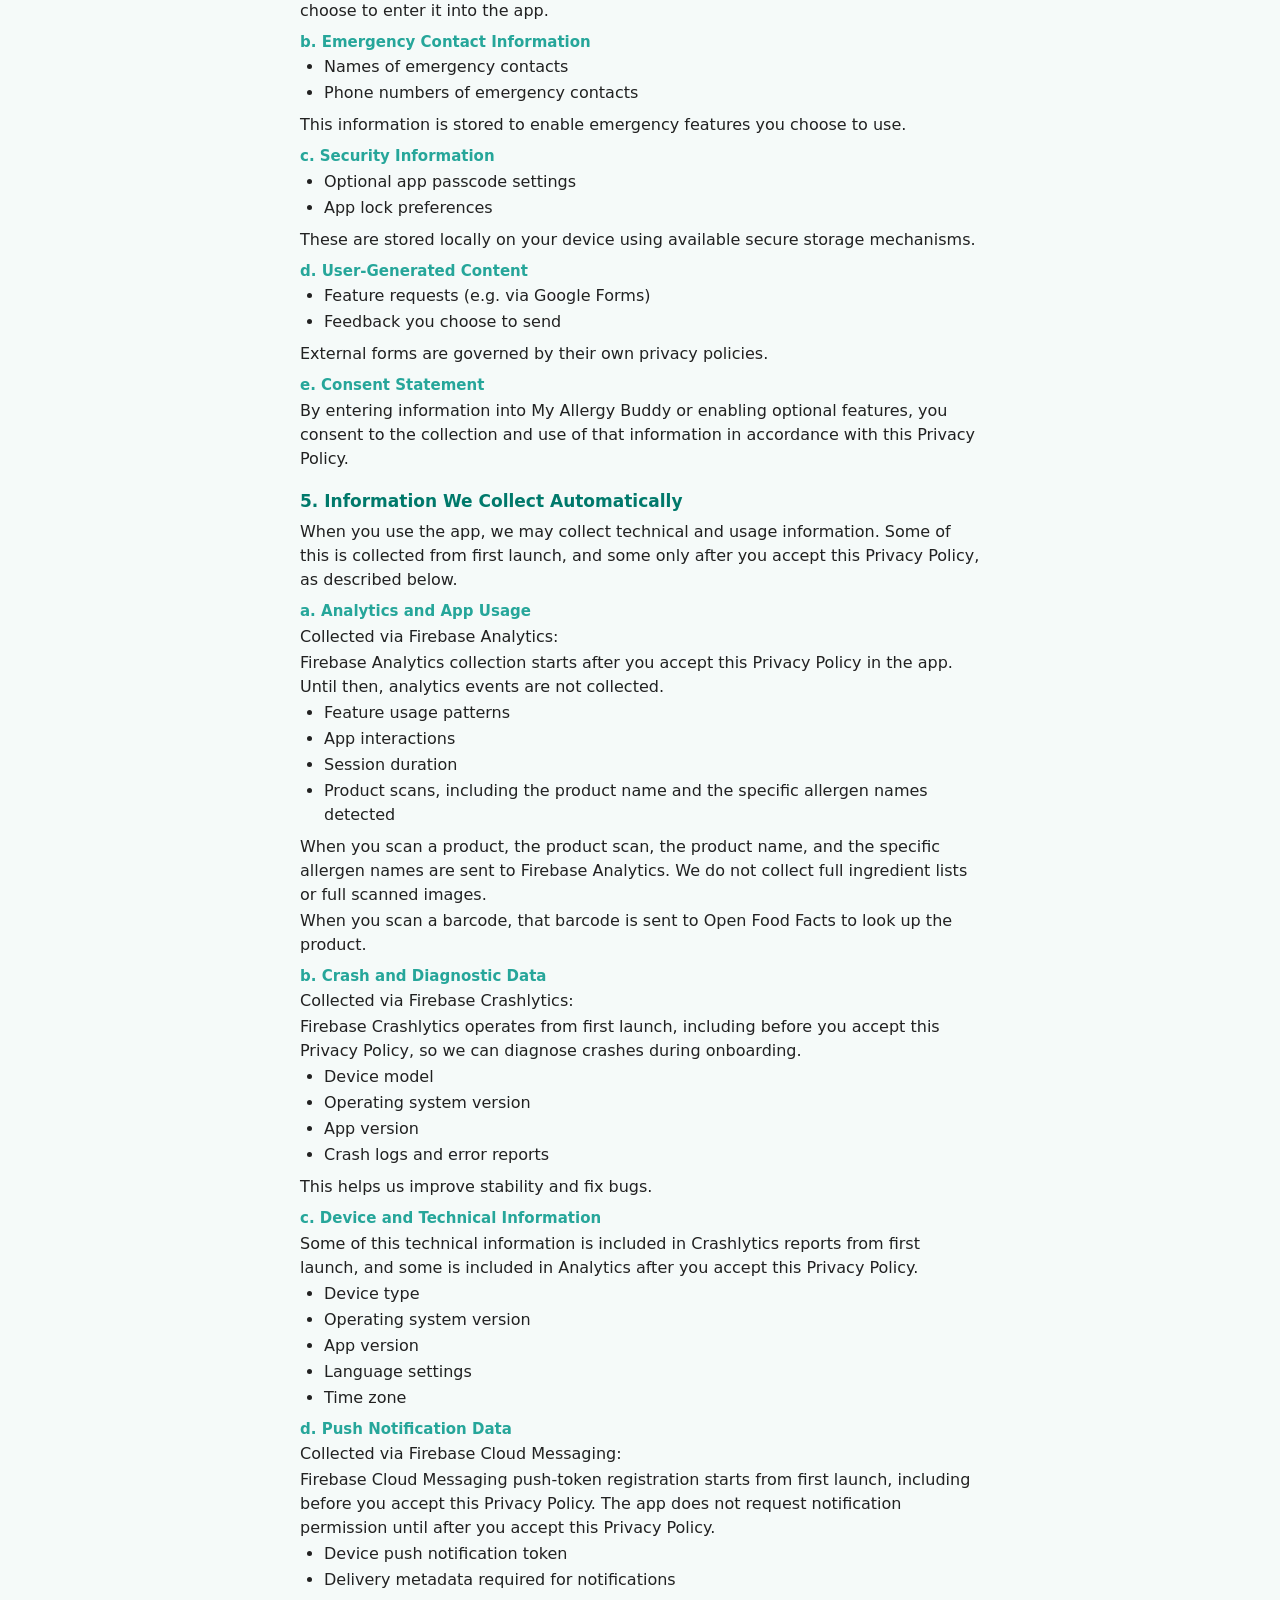
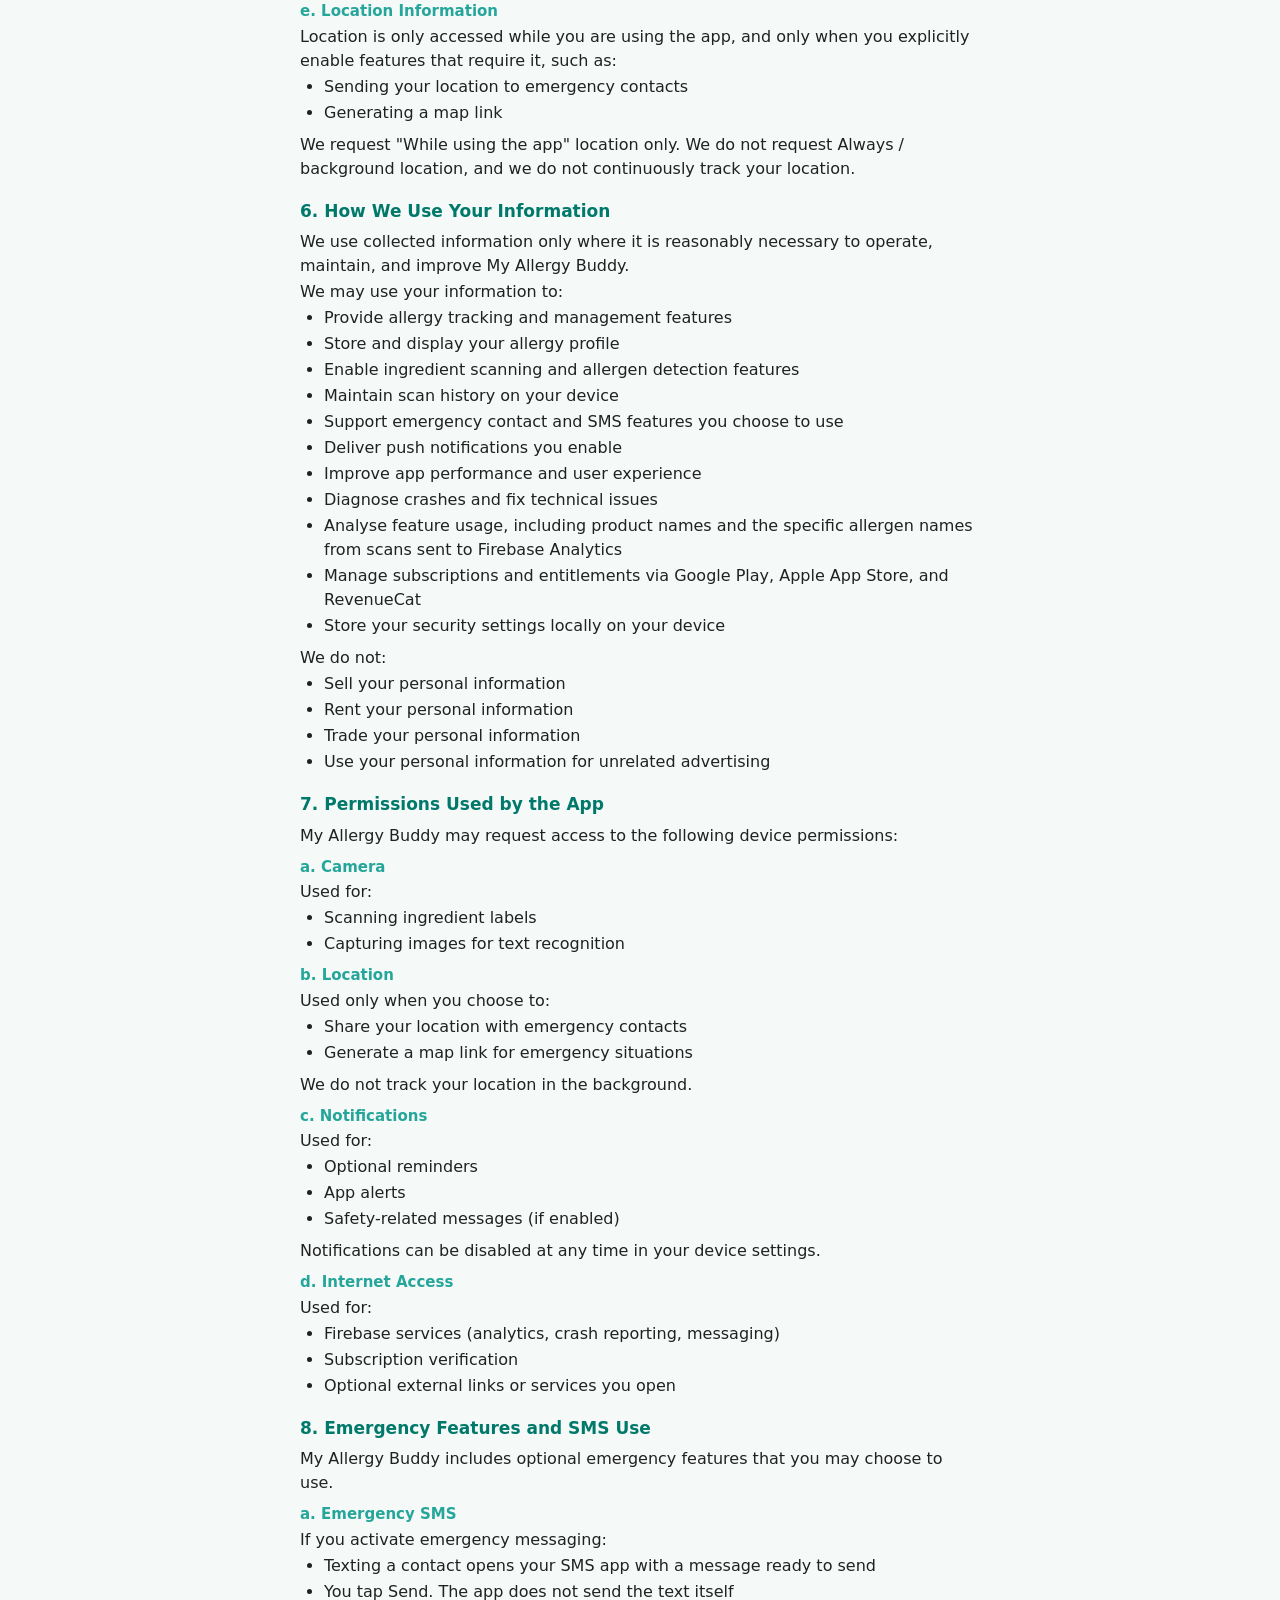
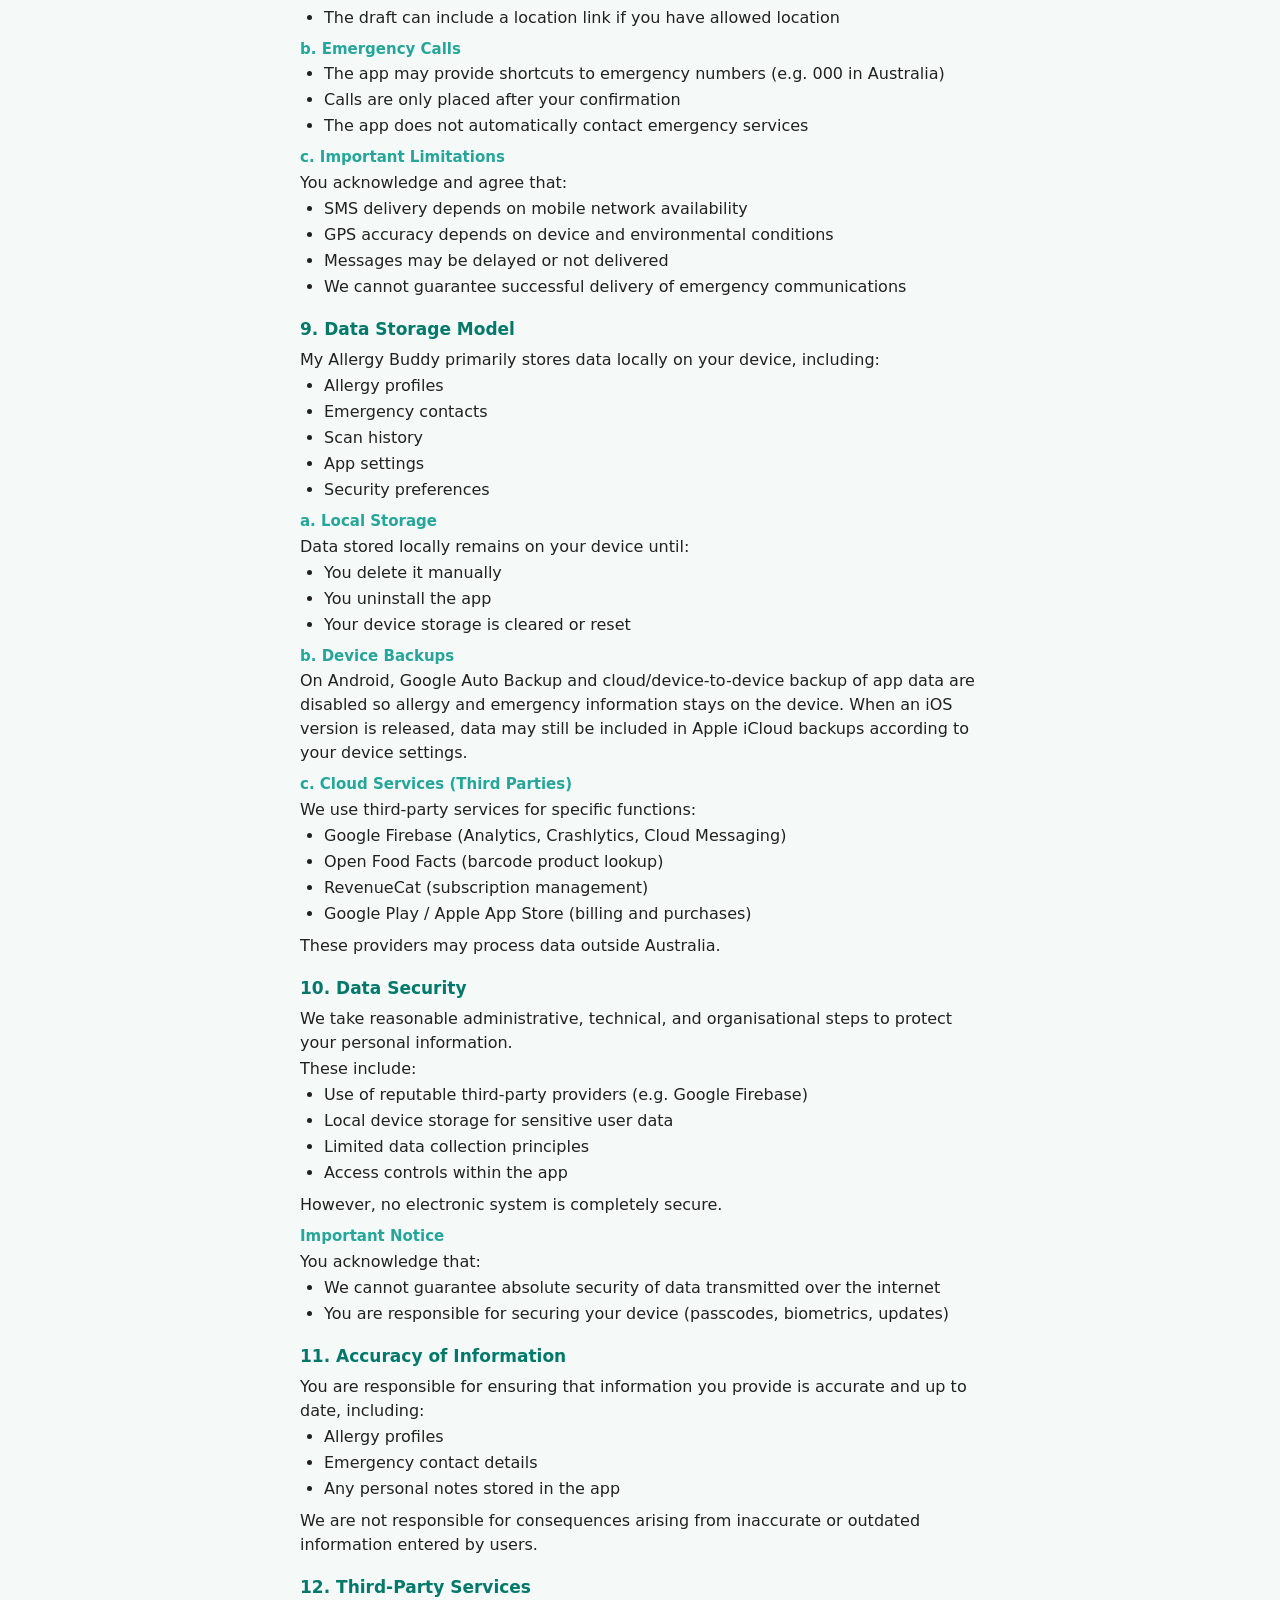
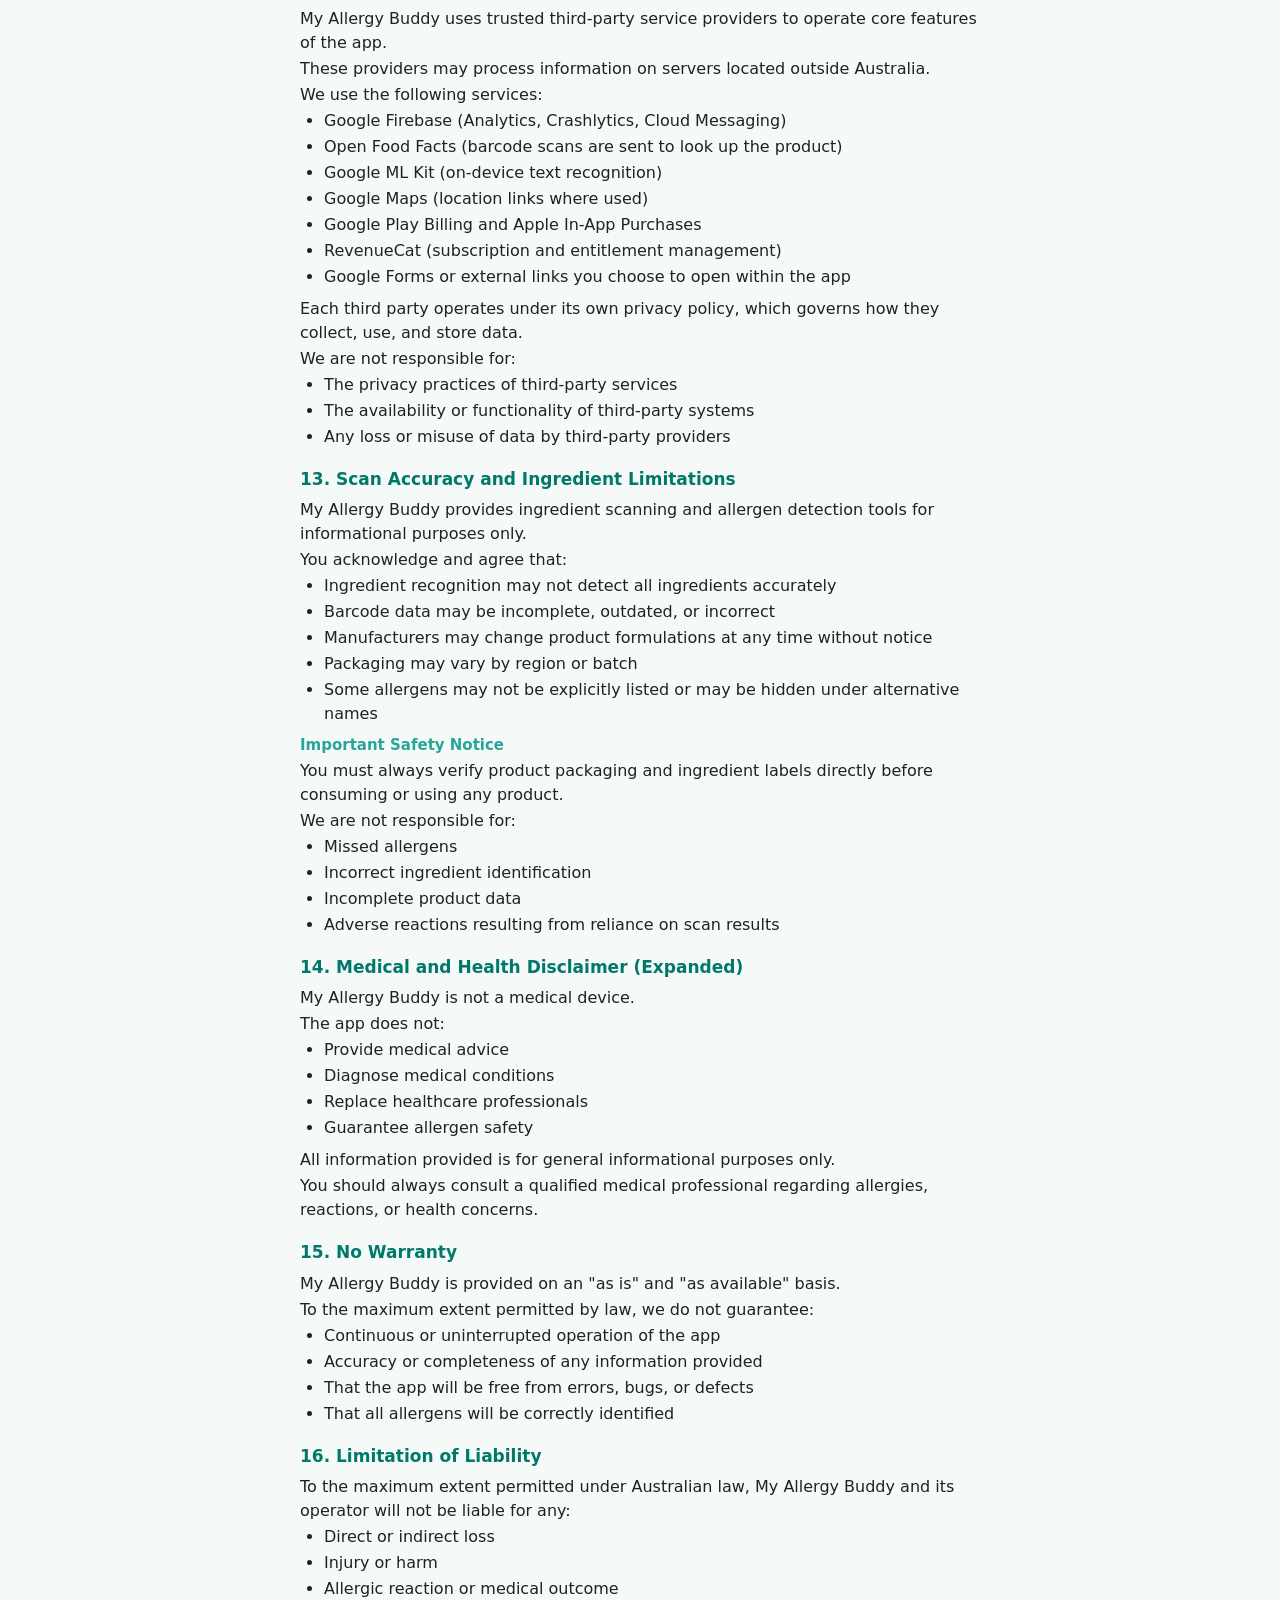
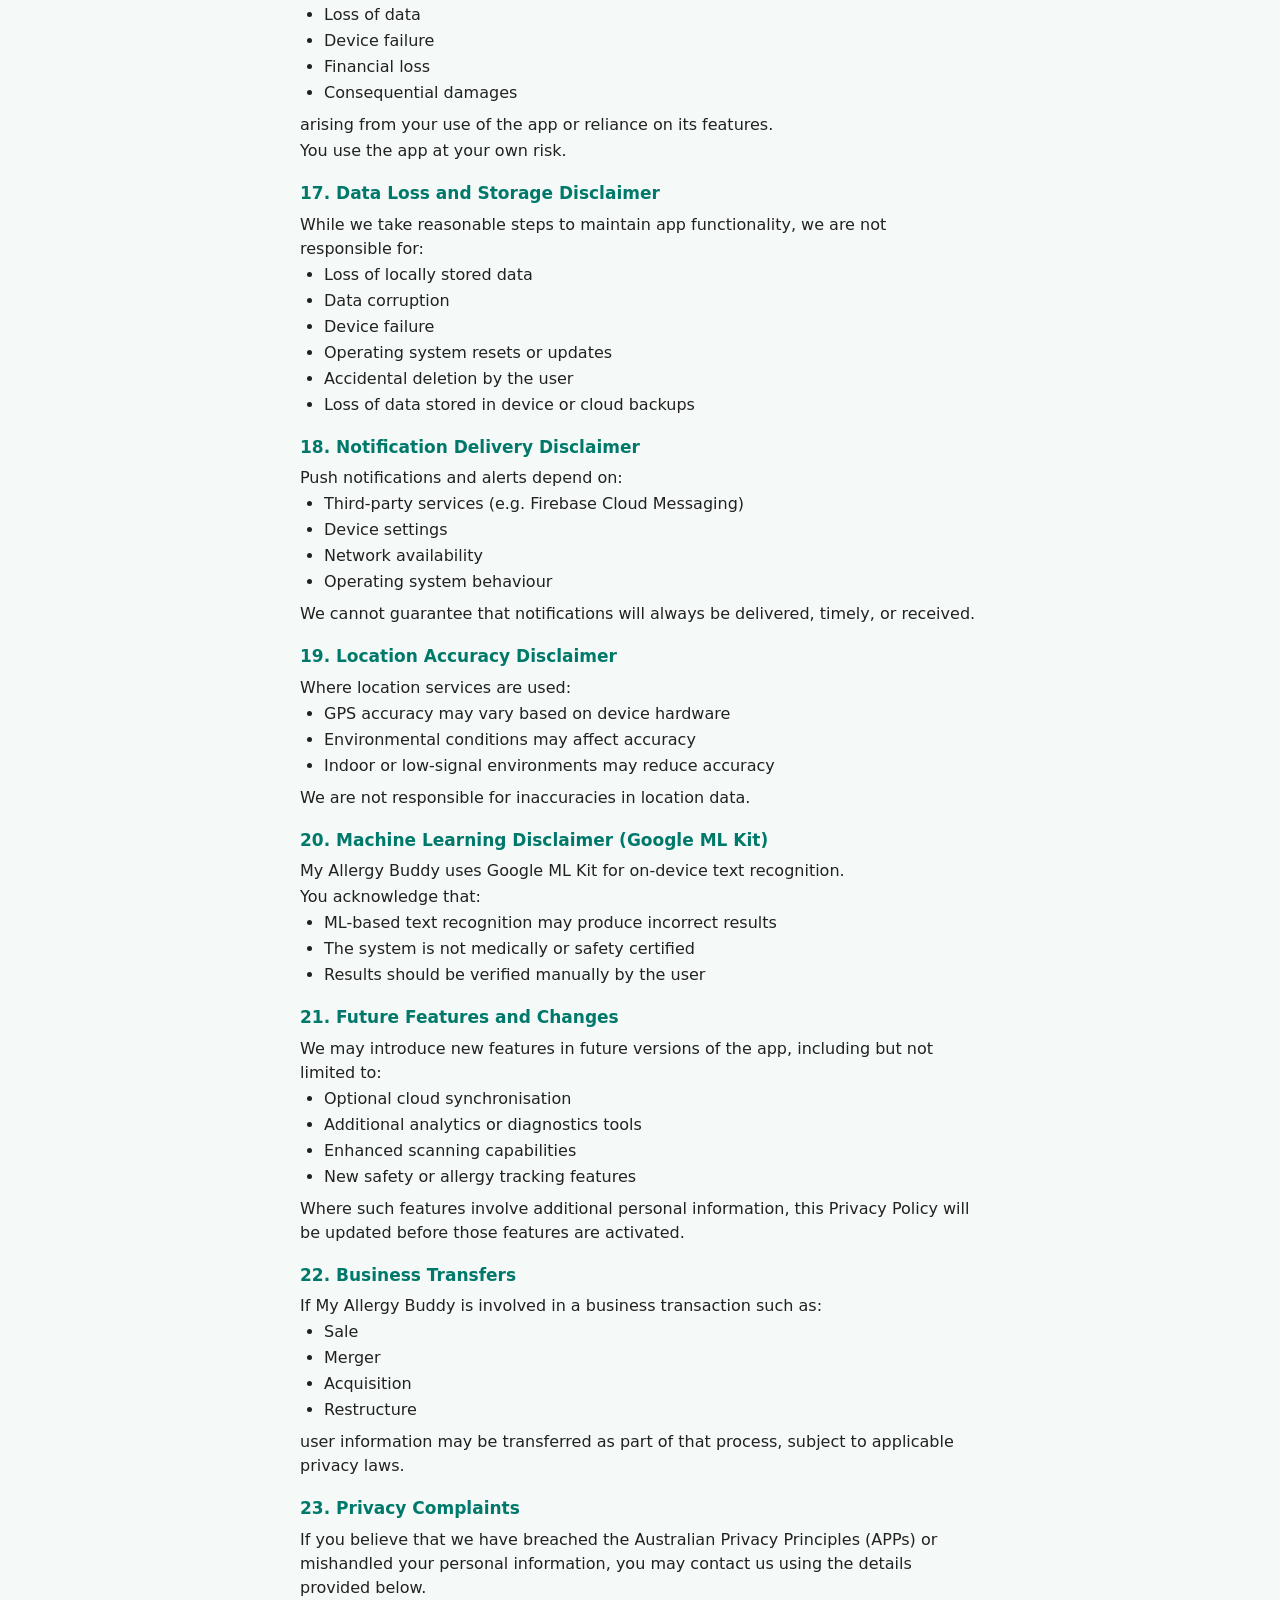
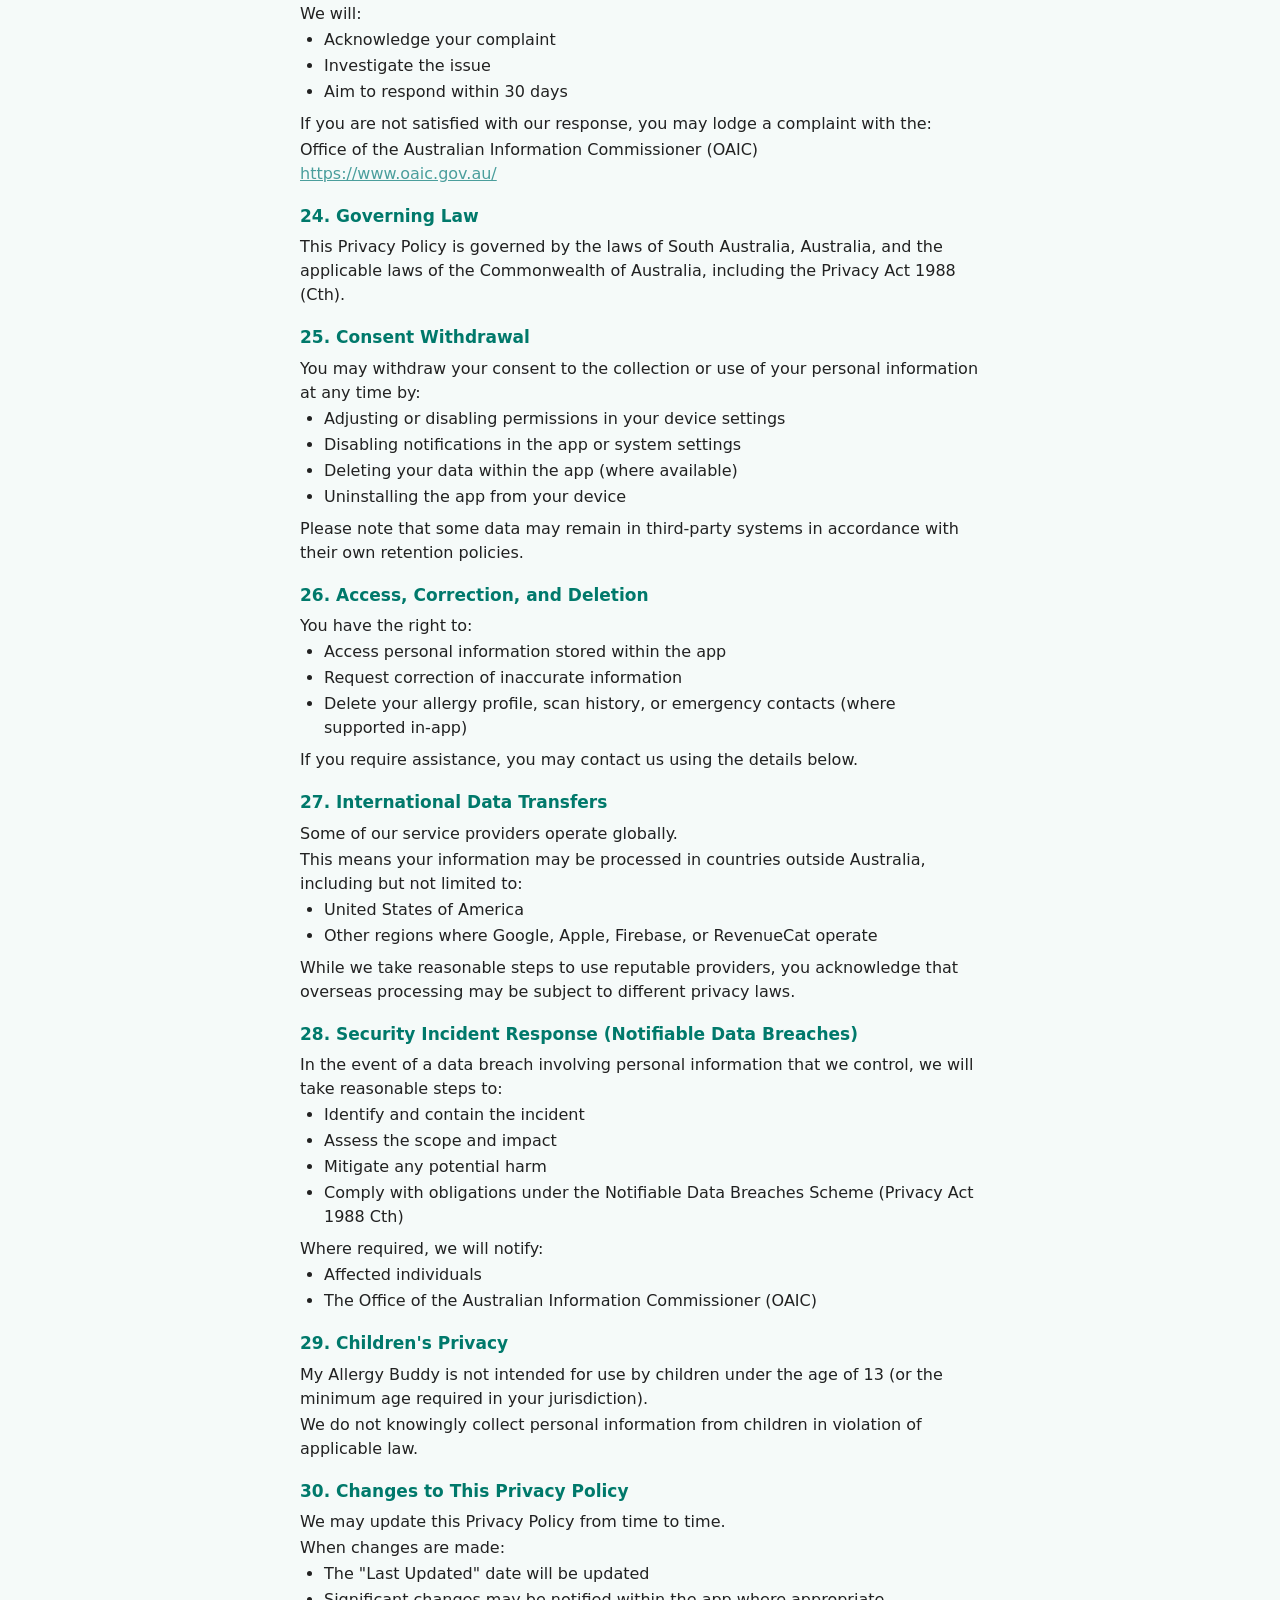
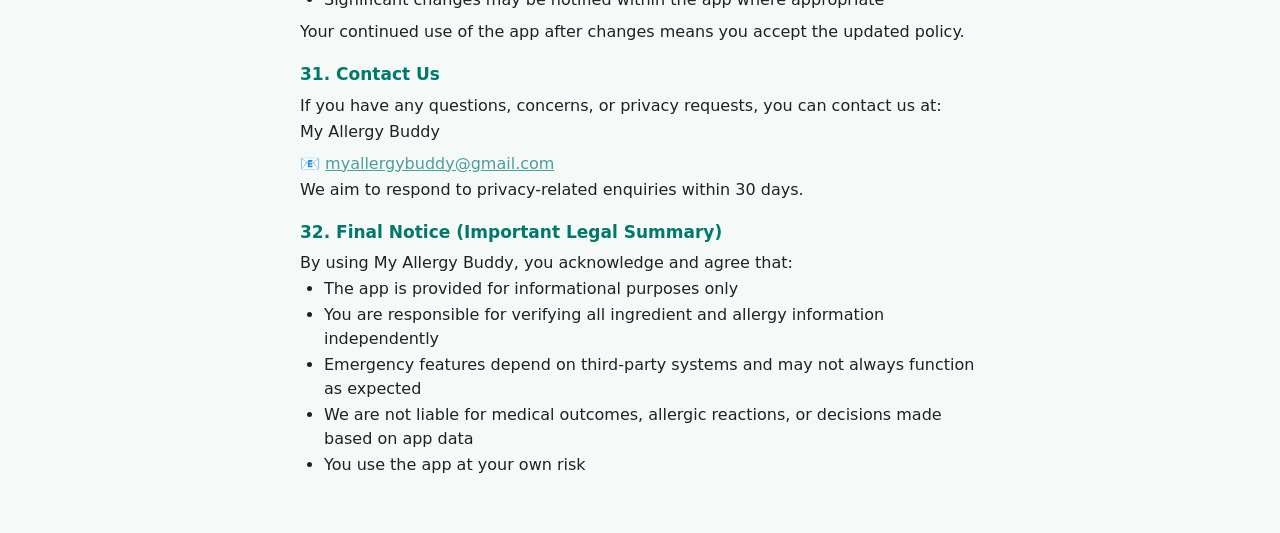
==== commit aecfe92f: "Drop unused Firebase and notification code so the app only includes what it calls. Co-authored-by: C" ====
--- a/hosting/privacy-policy.html
+++ b/hosting/privacy-policy.html
@@ -184,7 +184,7 @@
       <li>App alerts</li>
       <li>Safety-related messages (if enabled)</li>
     </ul>
-    <p>Notifications can be disabled at any time in device or app settings.</p>
+    <p>Notifications can be disabled at any time in your device settings.</p>
     <h3>d. Internet Access</h3>
     <p>Used for:</p>
     <ul>
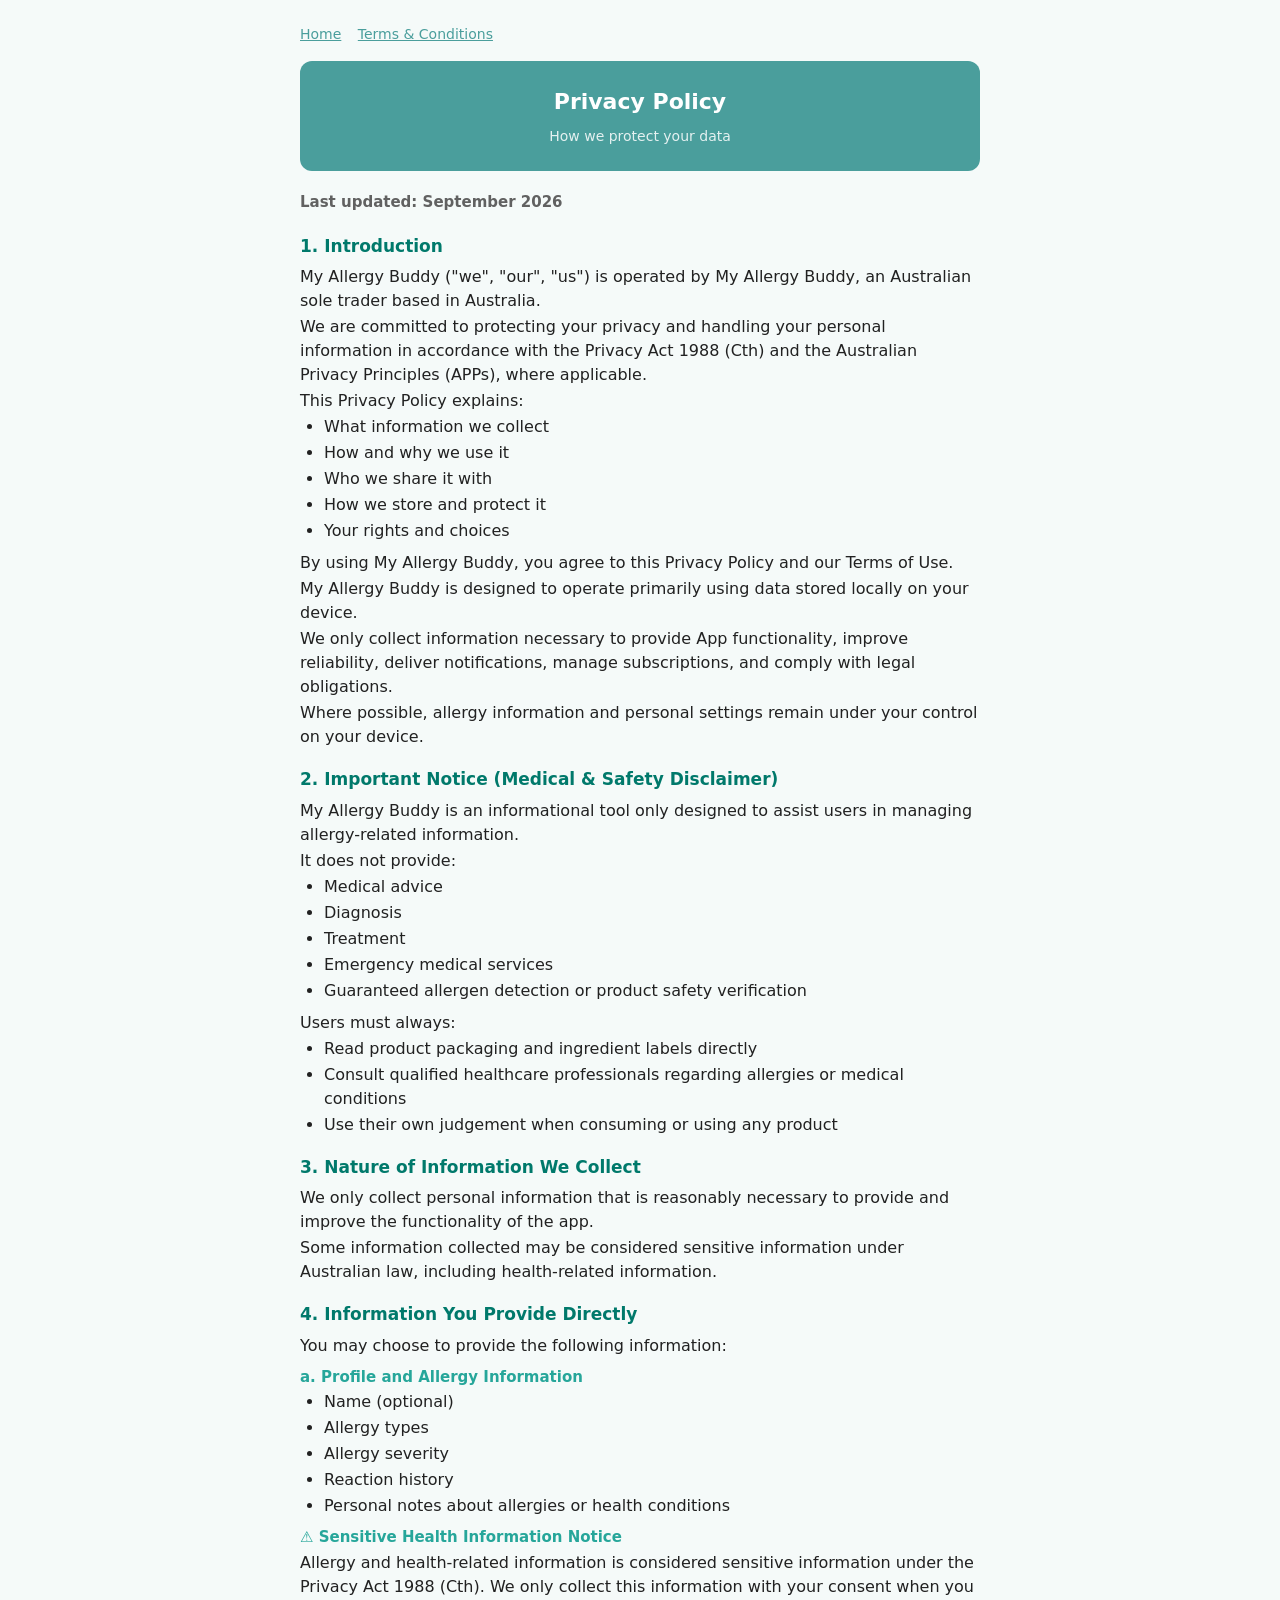
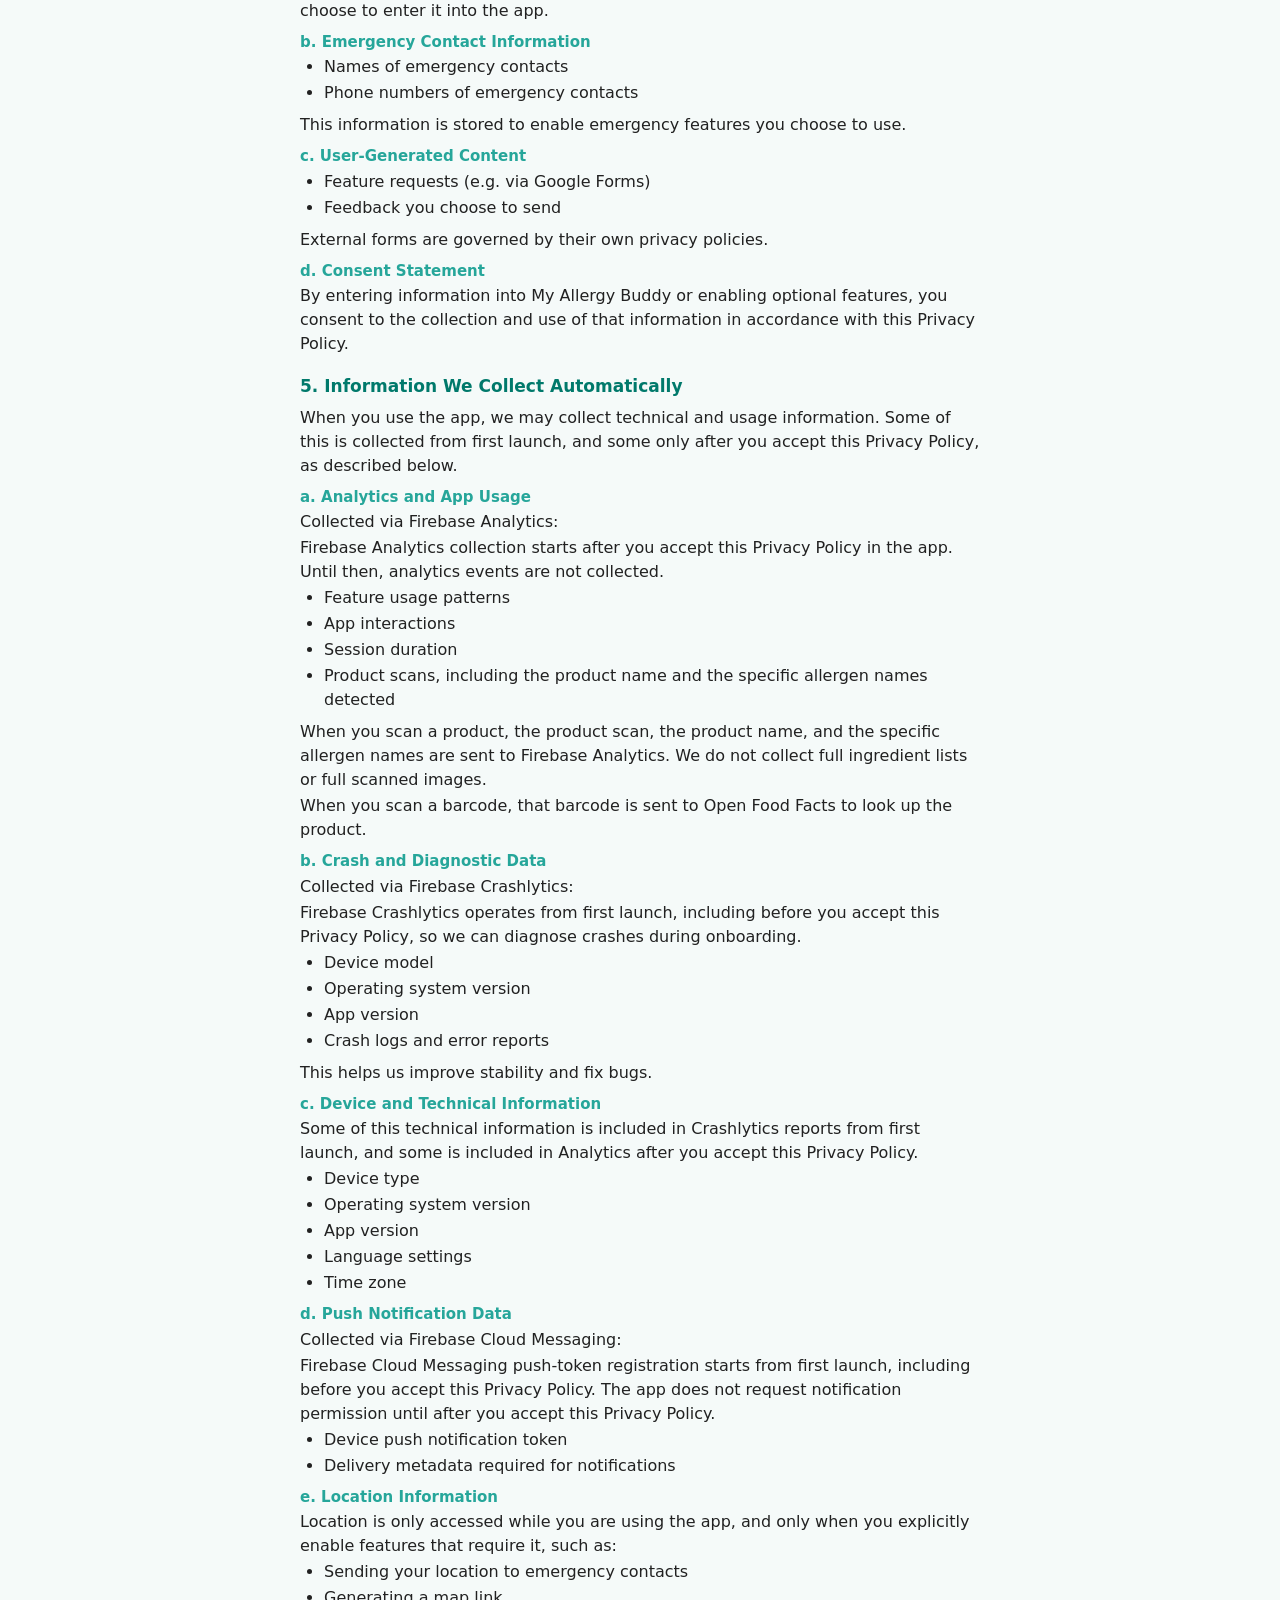
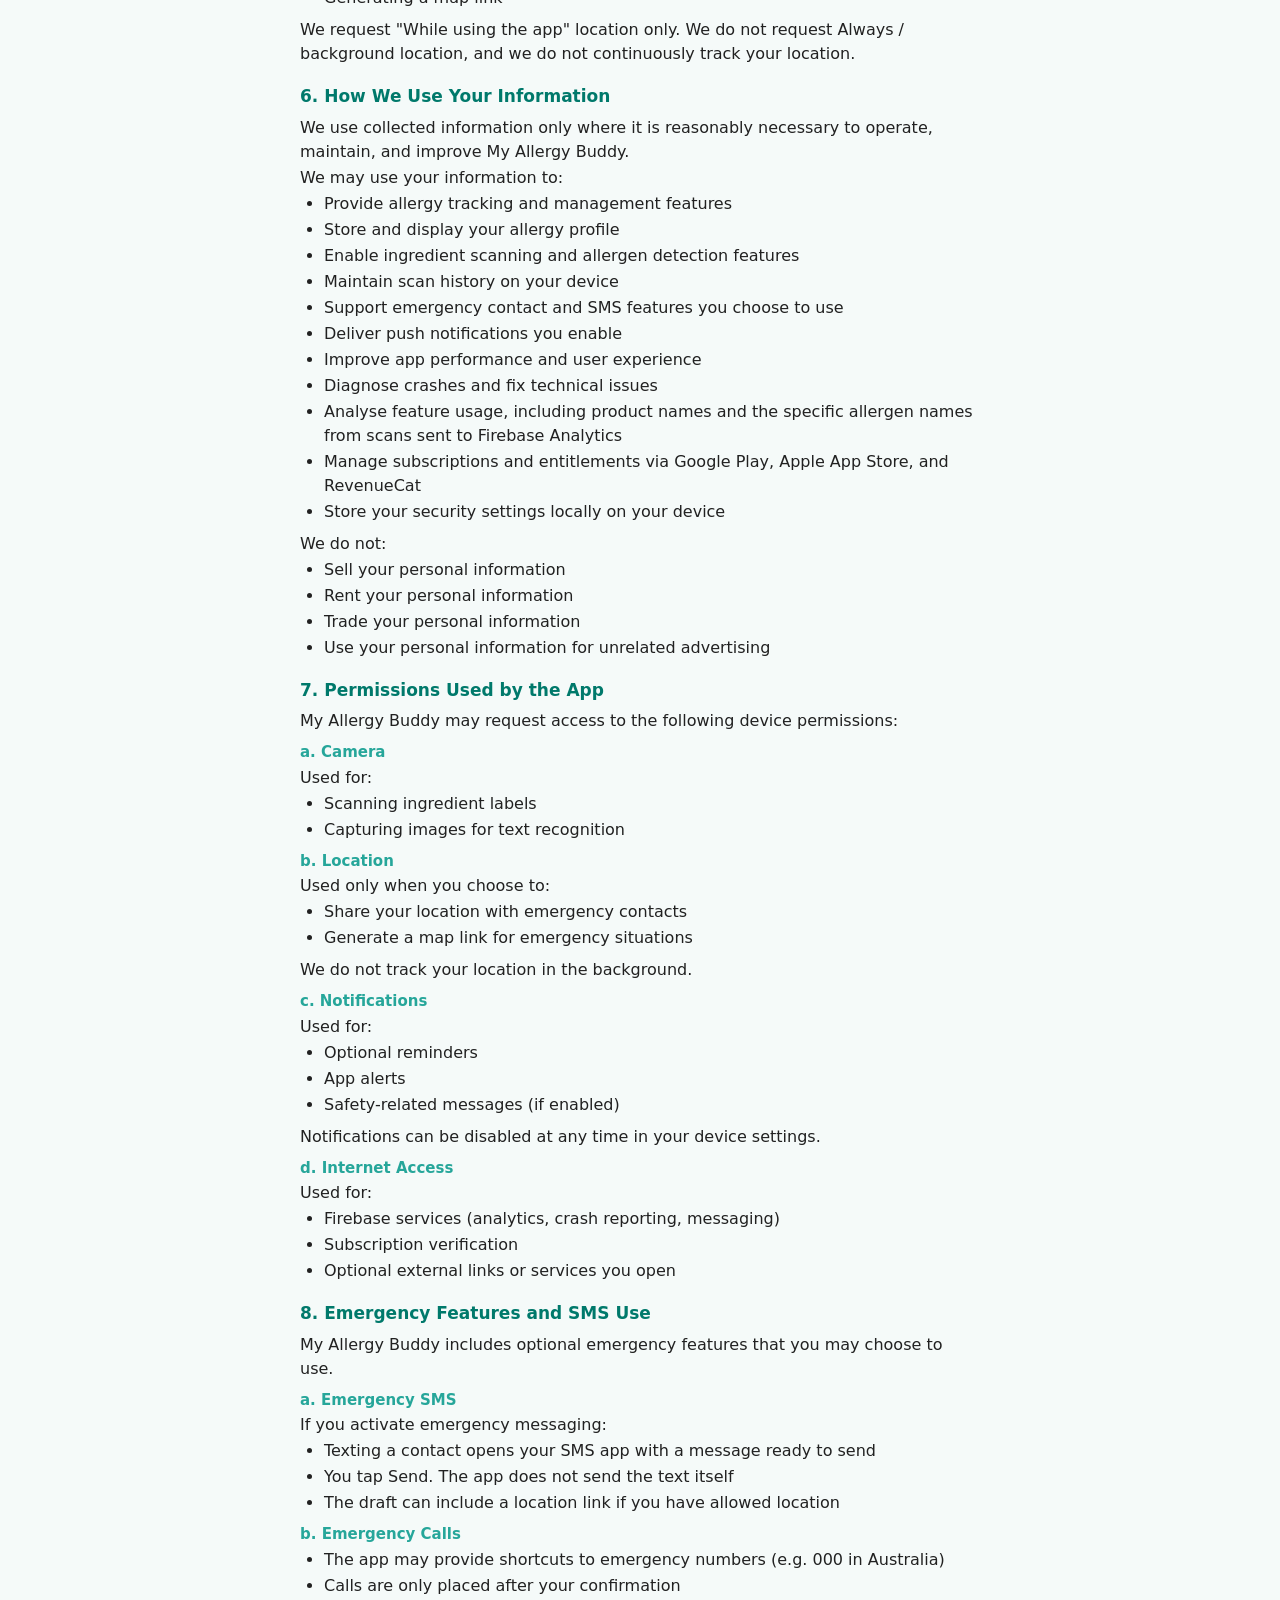
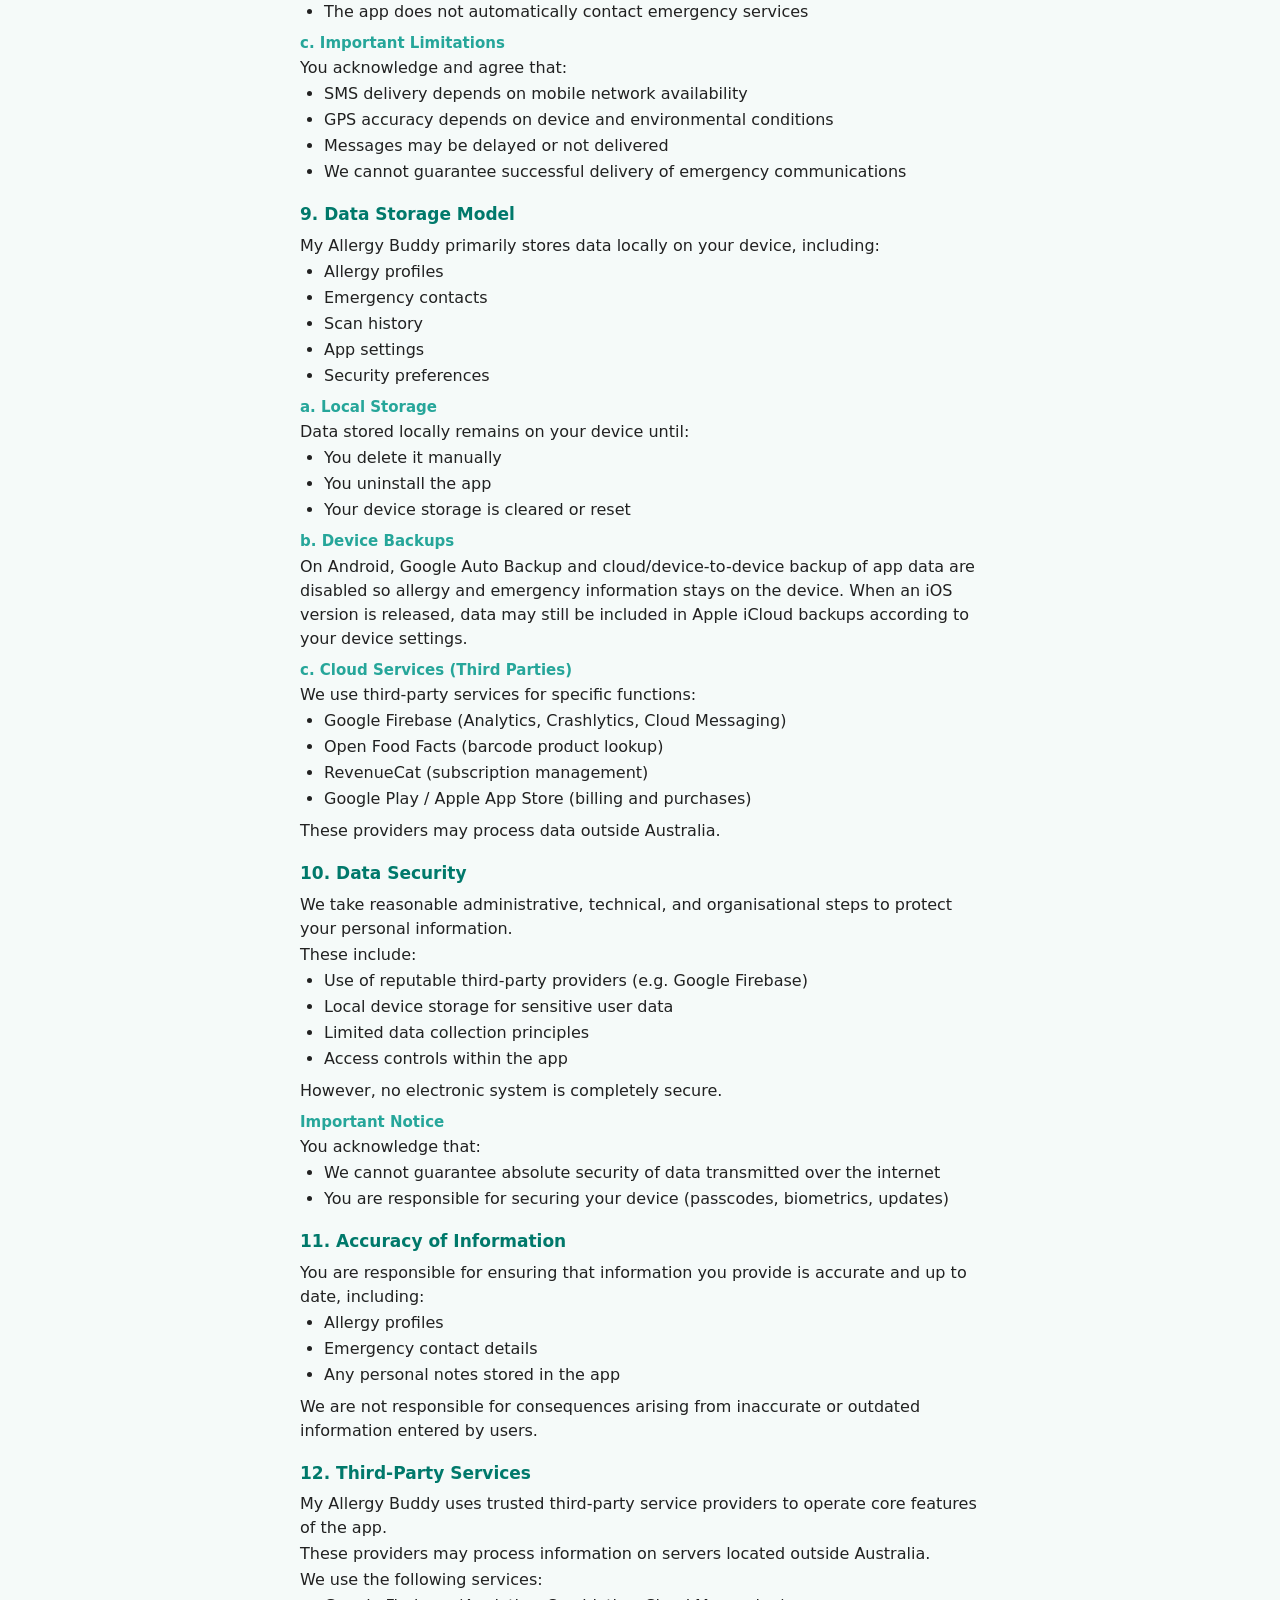
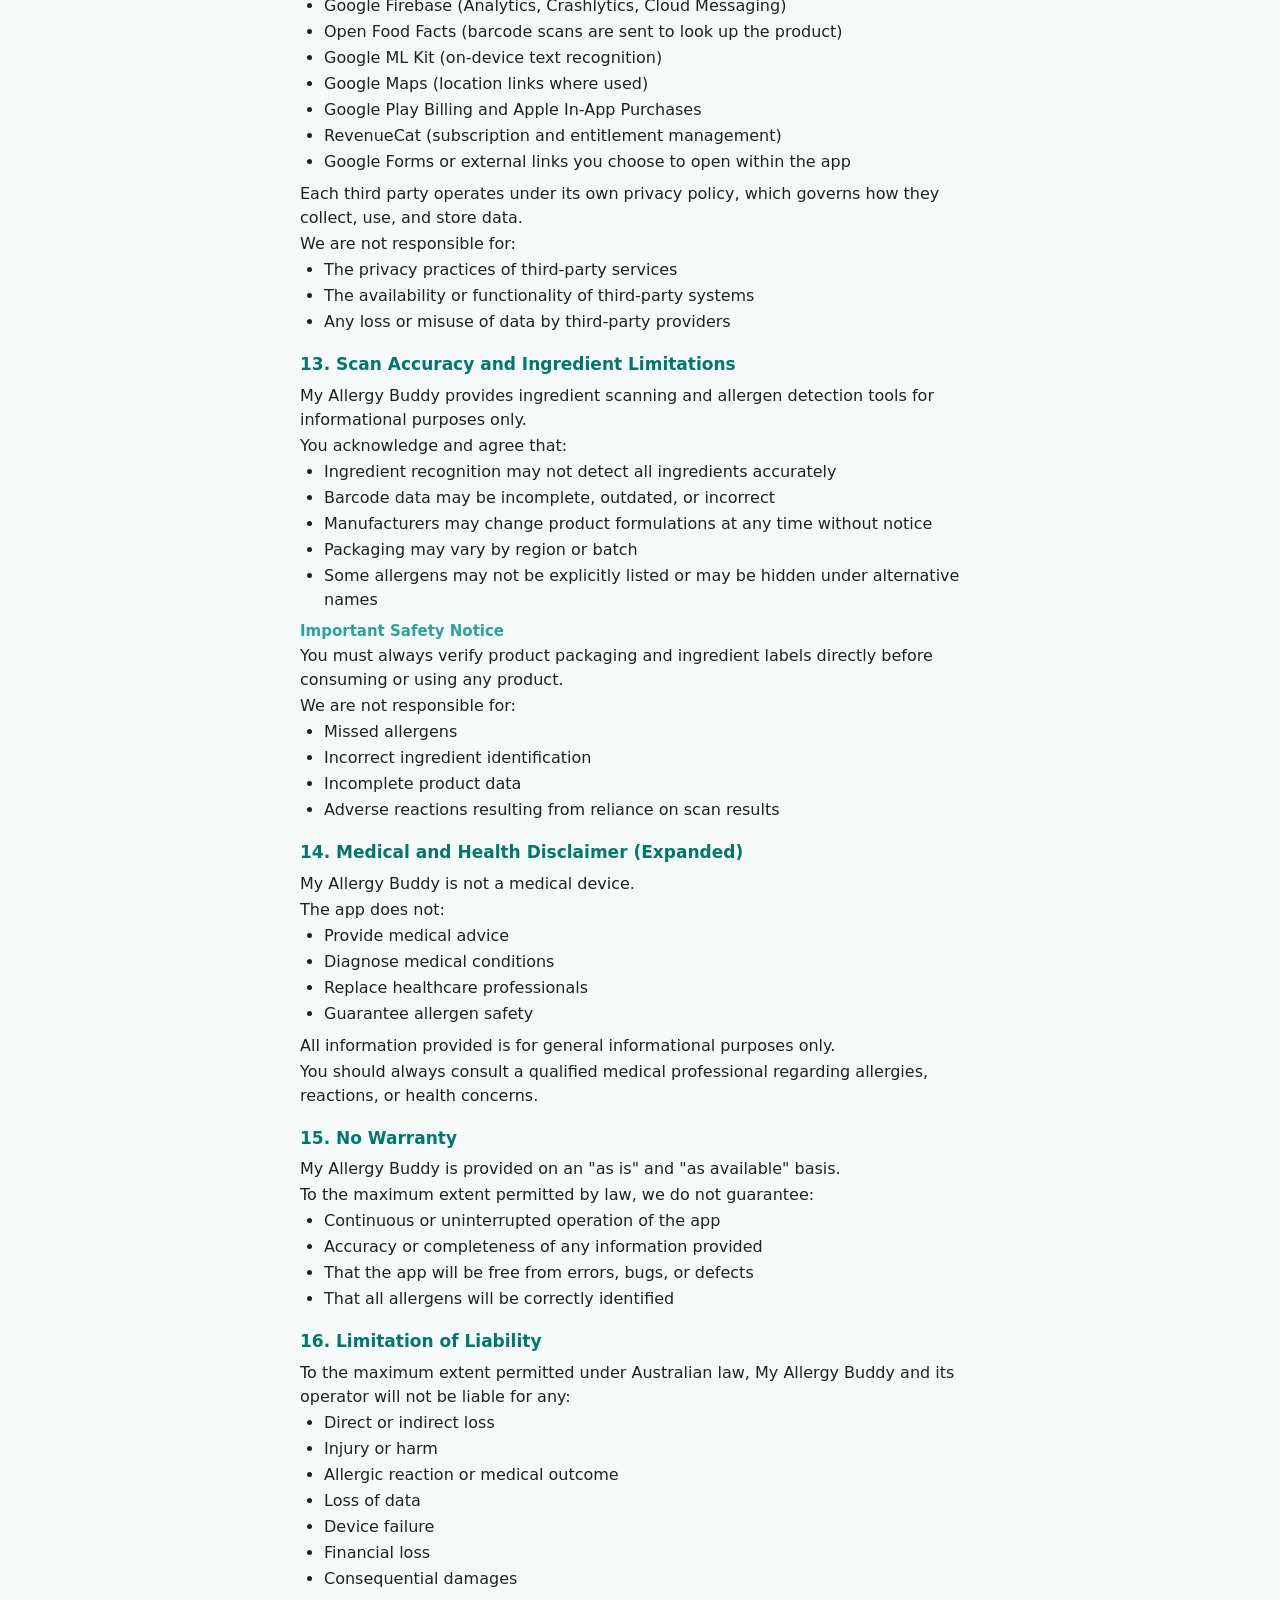
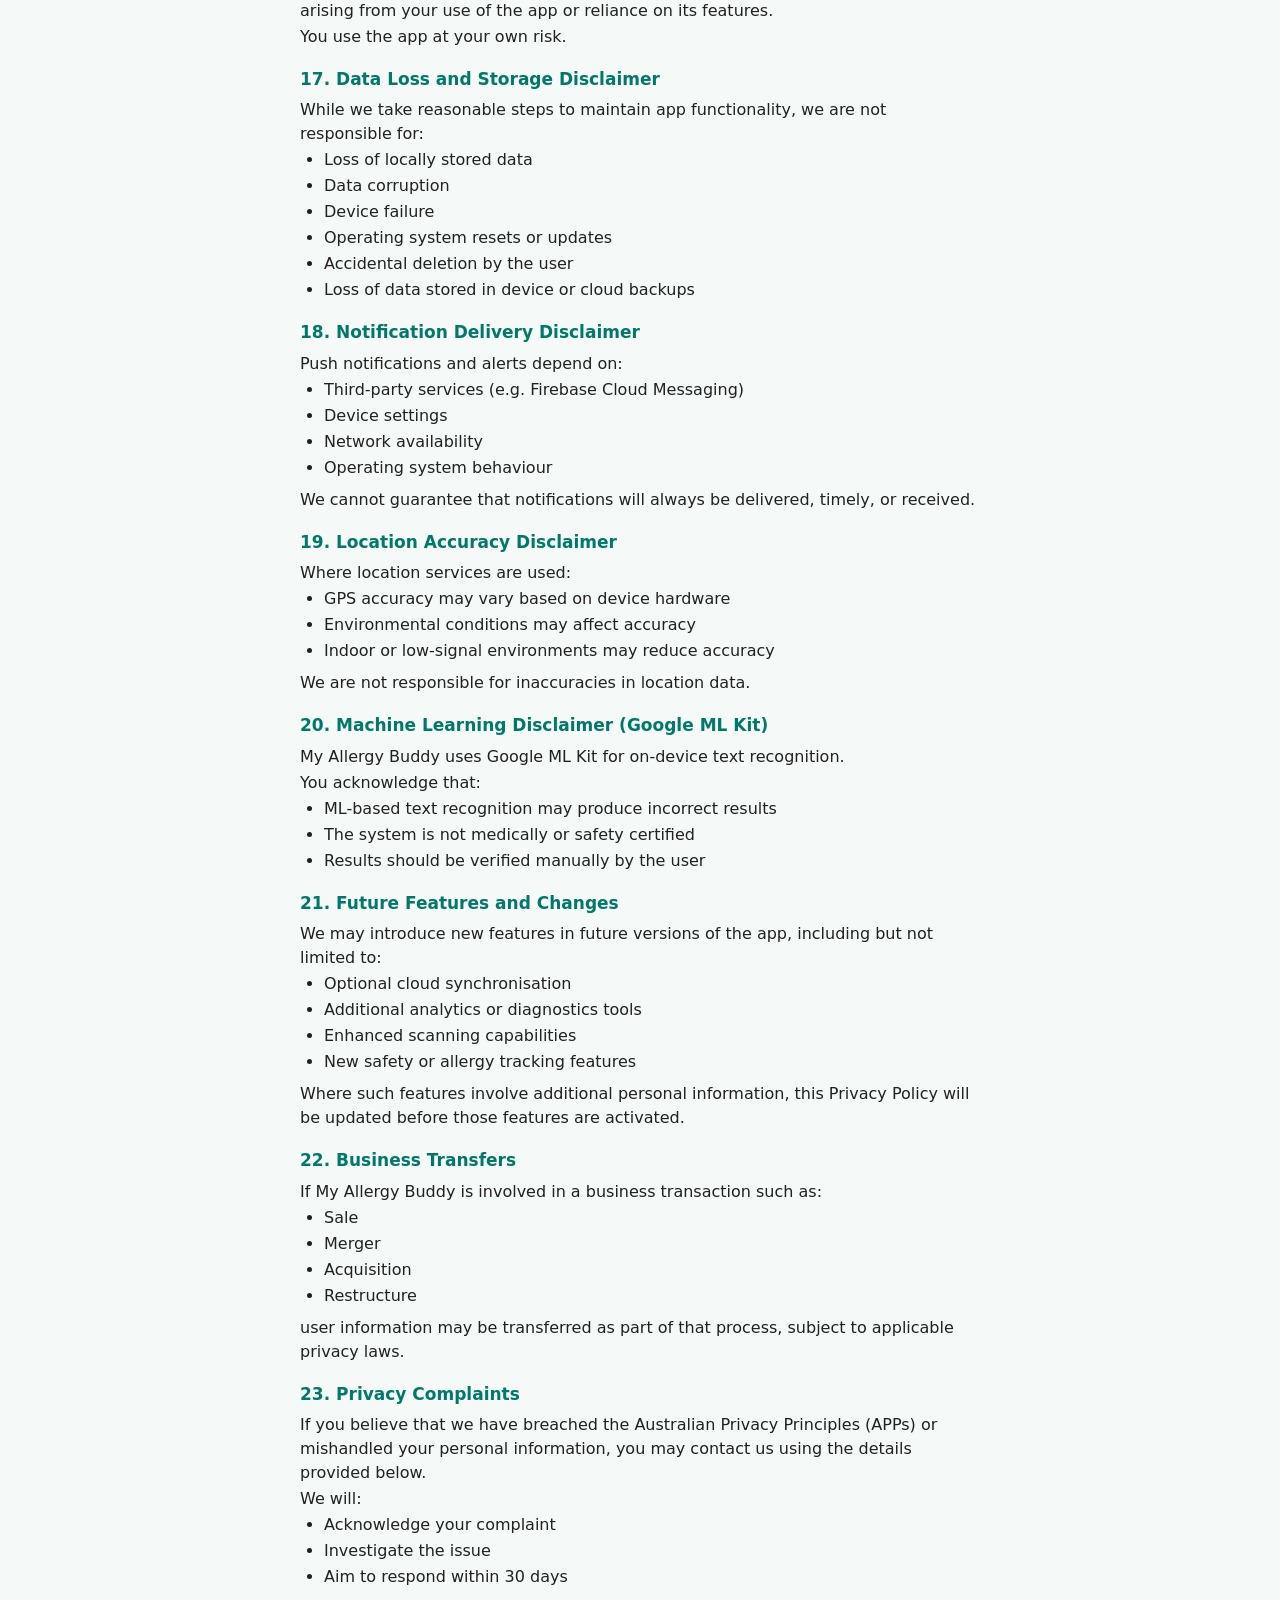
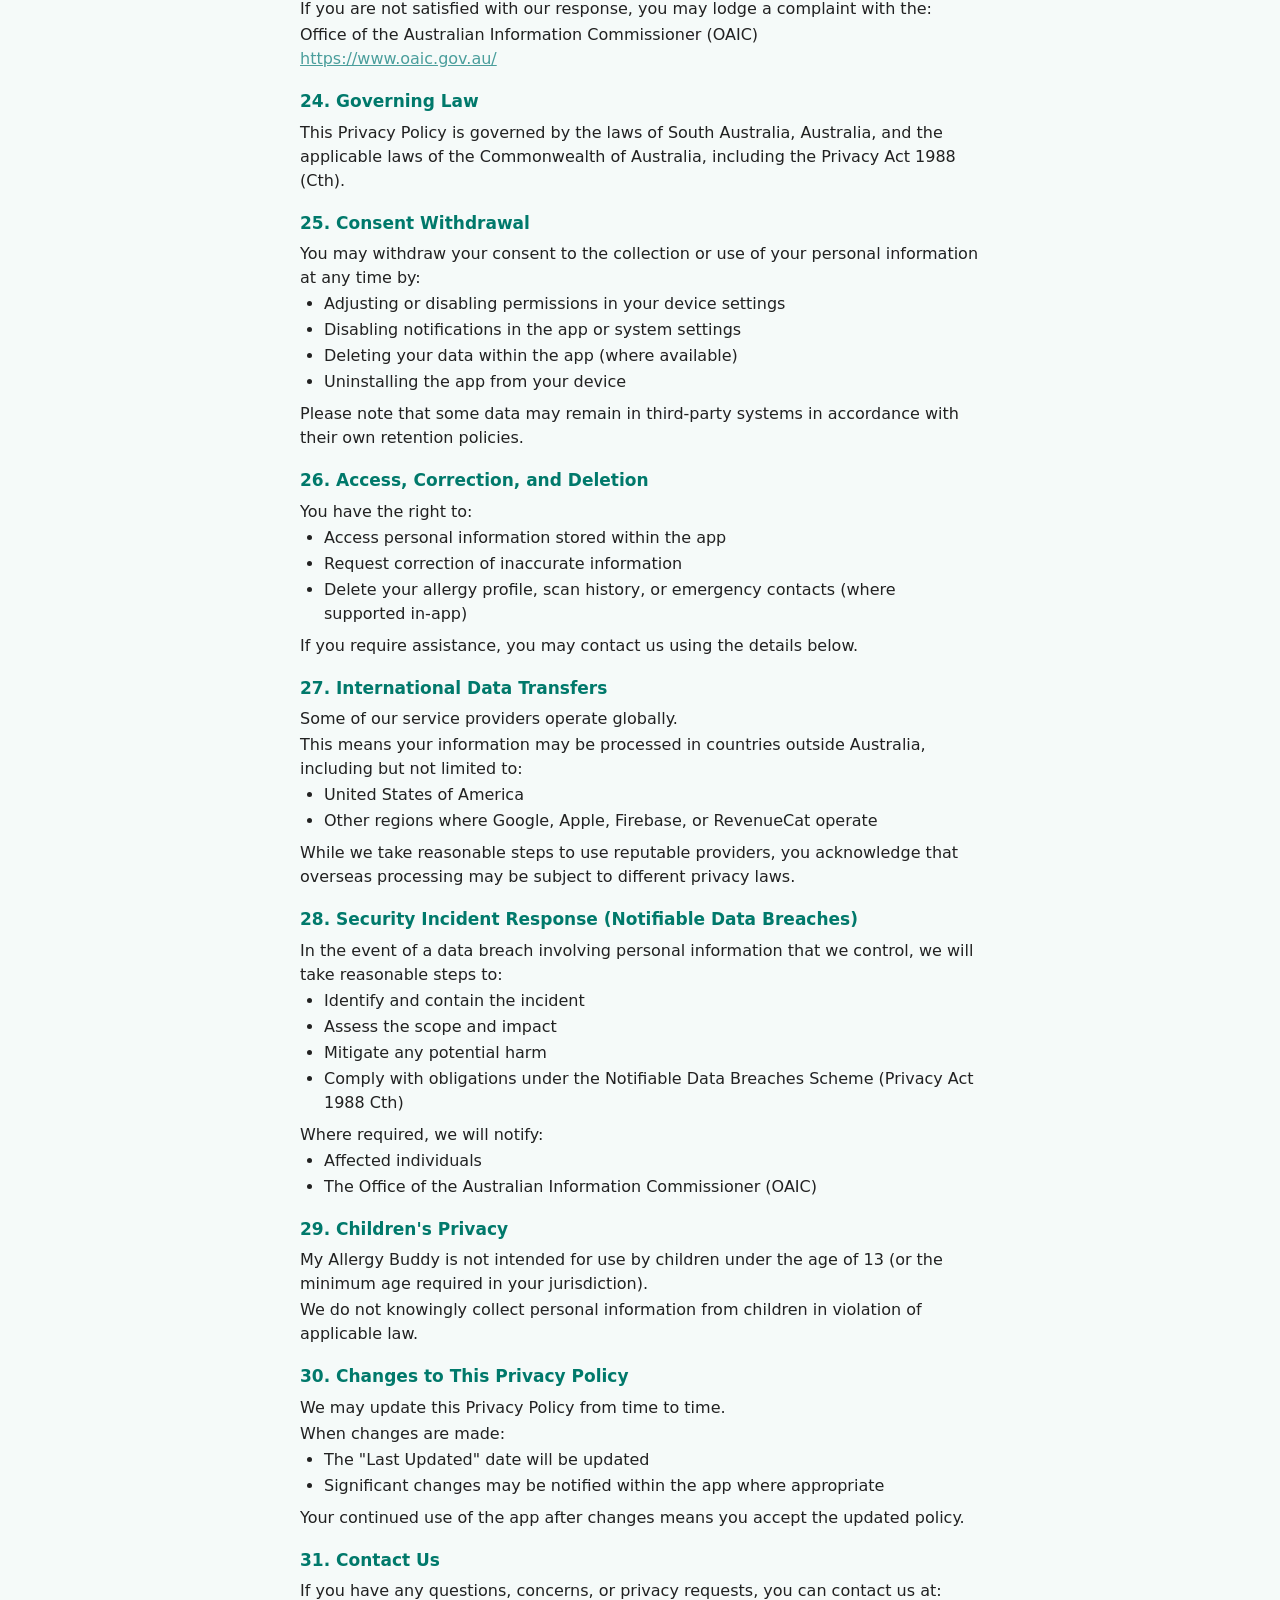
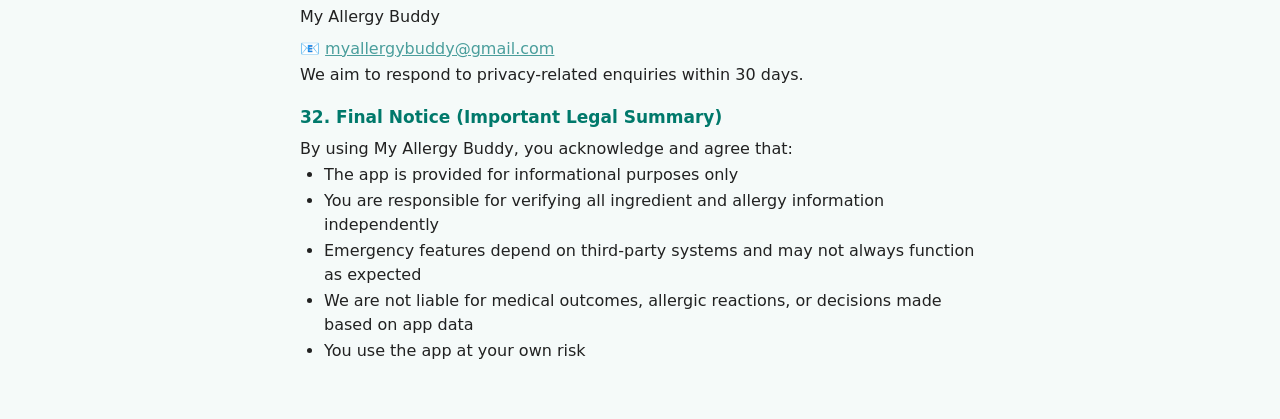
==== commit 86f2022a: "Remove the app passcode so opening the app no longer asks for a PIN. Co-authored-by: Cursor <cursora" ====
--- a/hosting/privacy-policy.html
+++ b/hosting/privacy-policy.html
@@ -76,19 +76,13 @@
       <li>Phone numbers of emergency contacts</li>
     </ul>
     <p>This information is stored to enable emergency features you choose to use.</p>
-    <h3>c. Security Information</h3>
-    <ul>
-      <li>Optional app passcode settings</li>
-      <li>App lock preferences</li>
-    </ul>
-    <p>These are stored locally on your device using available secure storage mechanisms.</p>
-    <h3>d. User-Generated Content</h3>
+    <h3>c. User-Generated Content</h3>
     <ul>
       <li>Feature requests (e.g. via Google Forms)</li>
       <li>Feedback you choose to send</li>
     </ul>
     <p>External forms are governed by their own privacy policies.</p>
-    <h3>e. Consent Statement</h3>
+    <h3>d. Consent Statement</h3>
     <p>By entering information into My Allergy Buddy or enabling optional features, you consent to the collection and use of that information in accordance with this Privacy Policy.</p>
 
     <h2>5. Information We Collect Automatically</h2>
